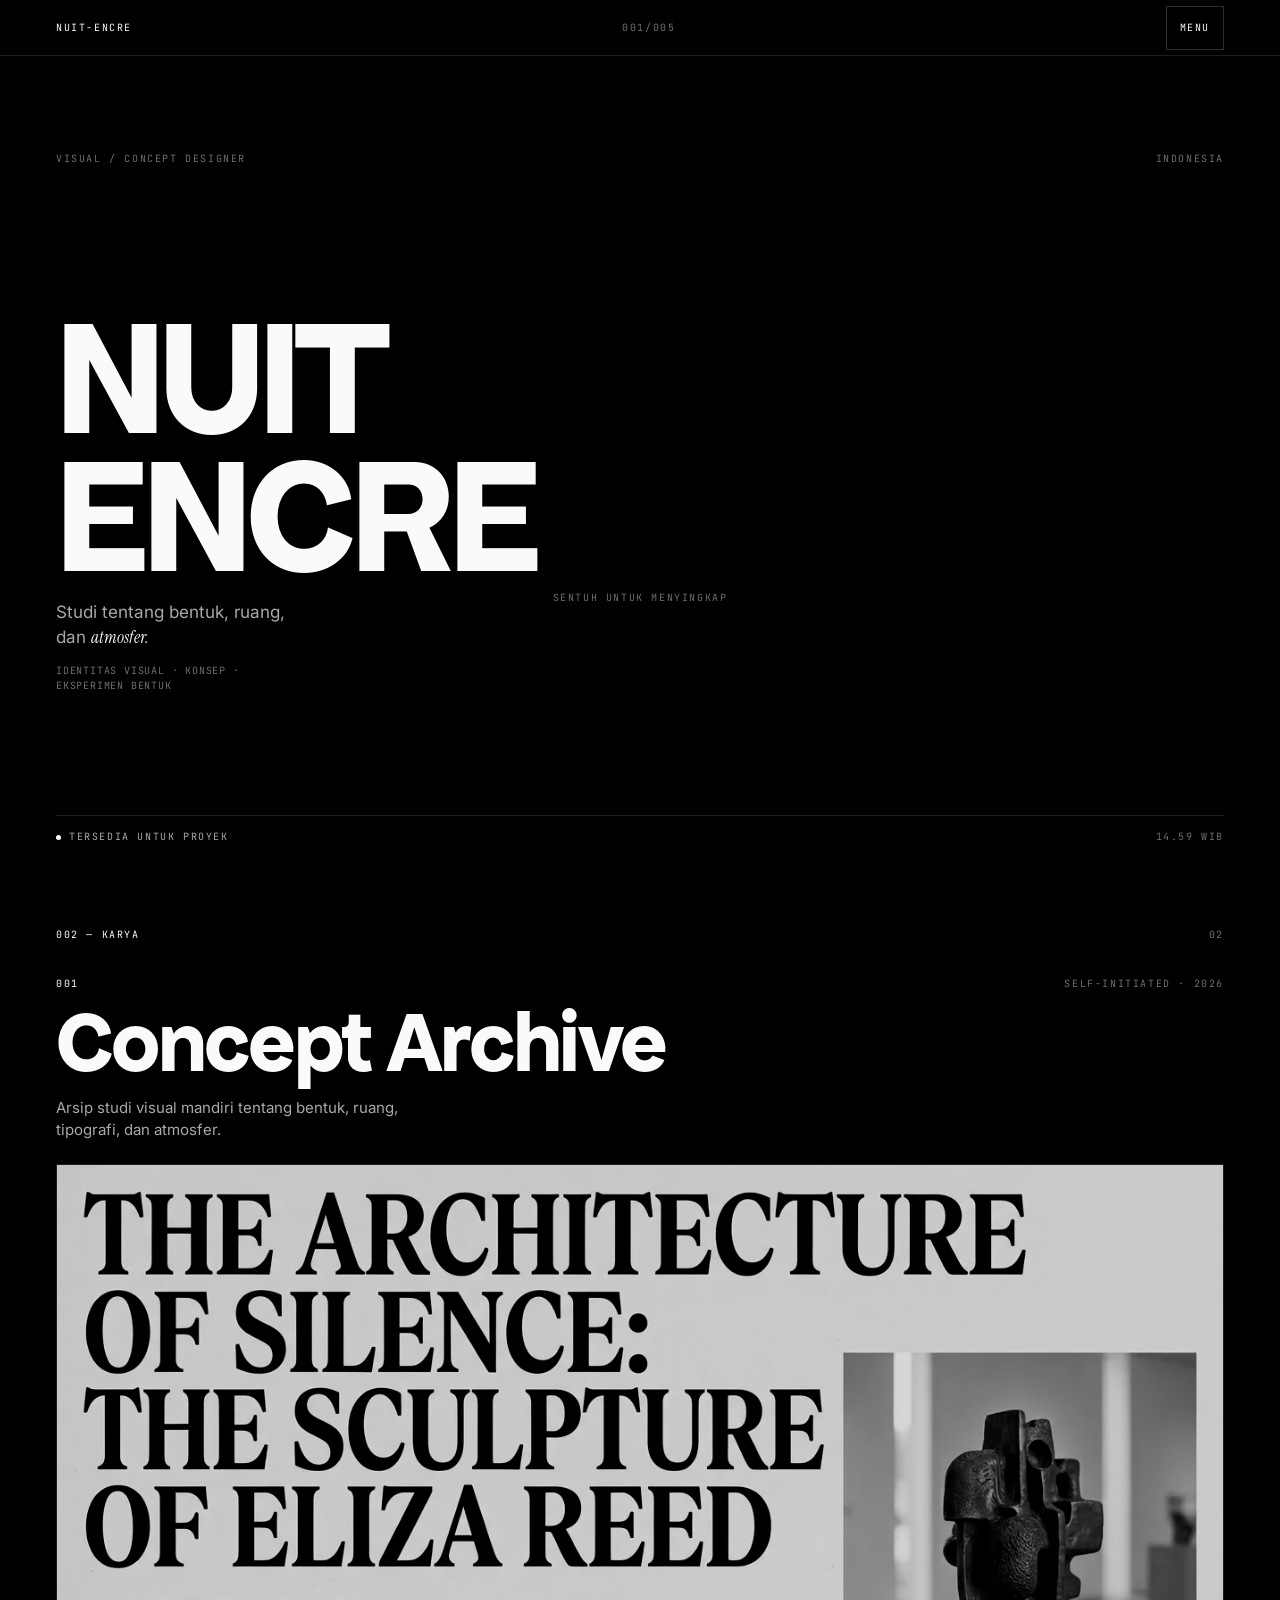
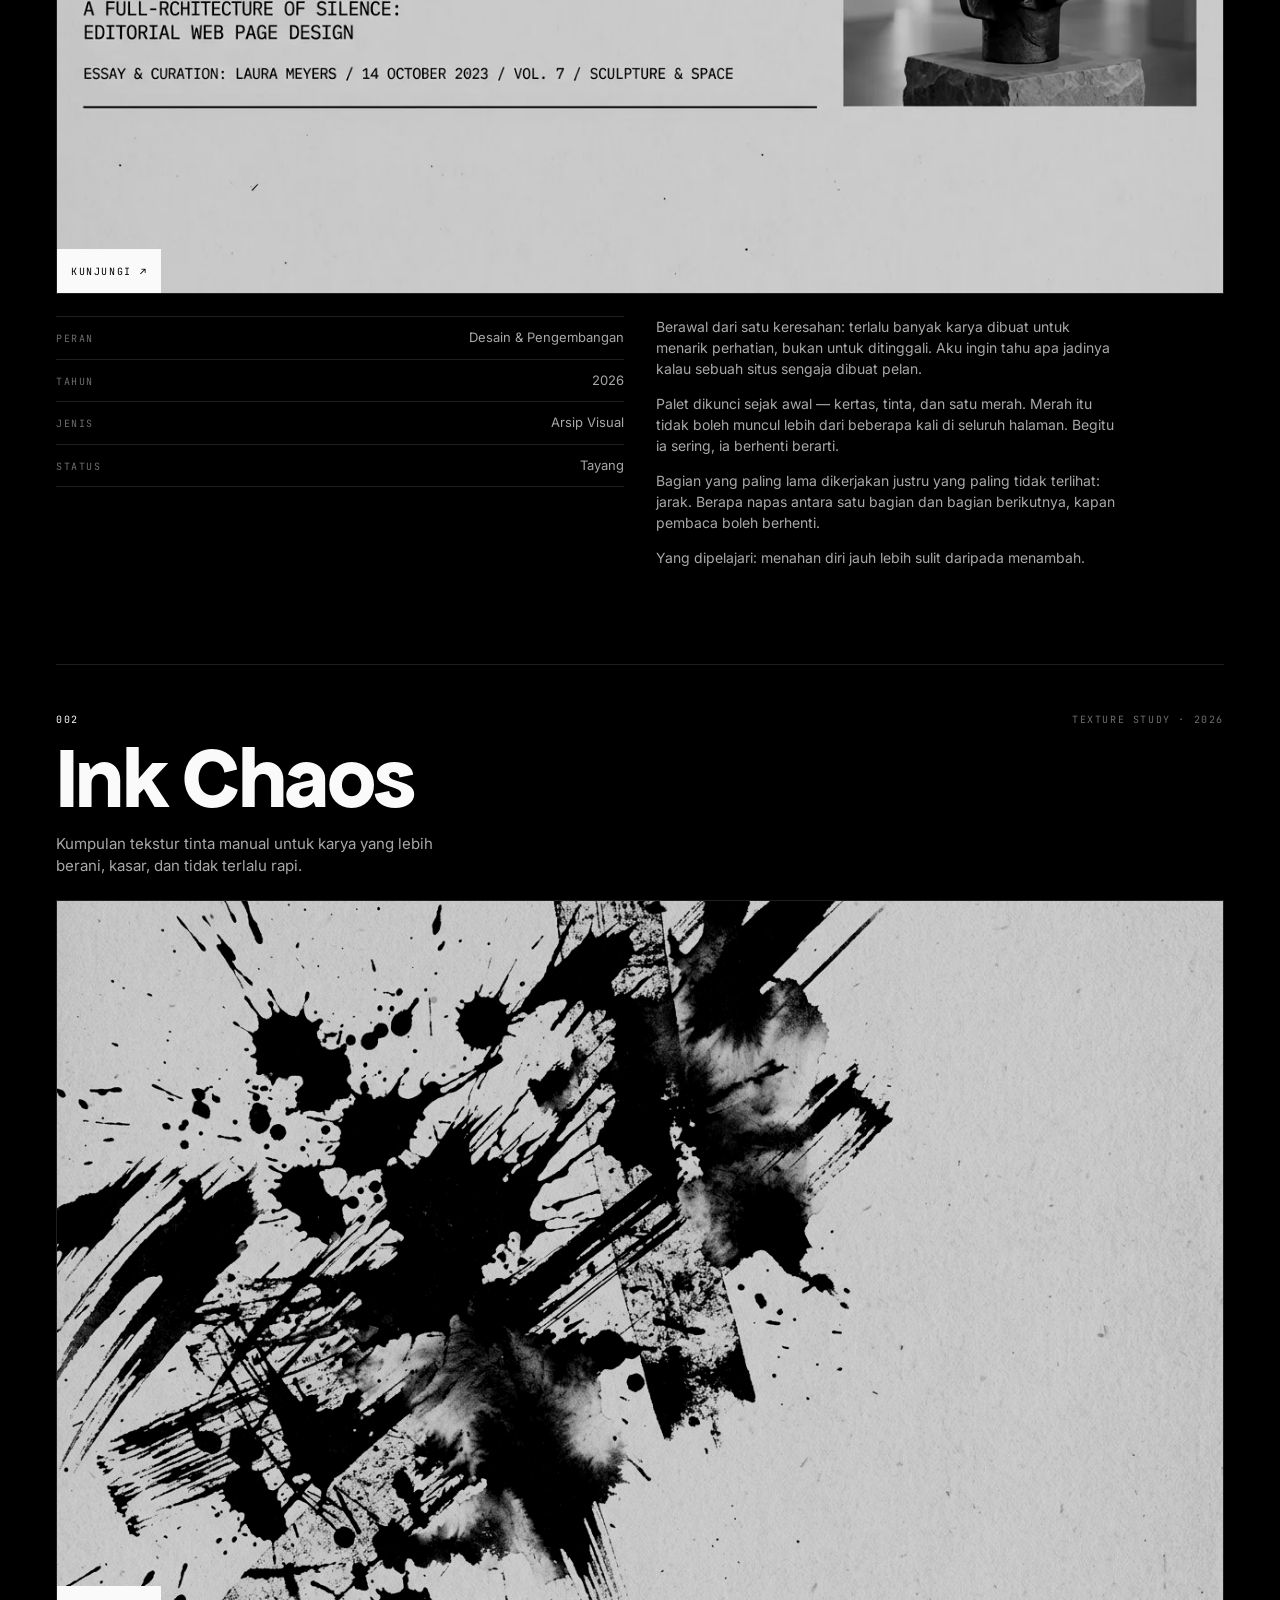
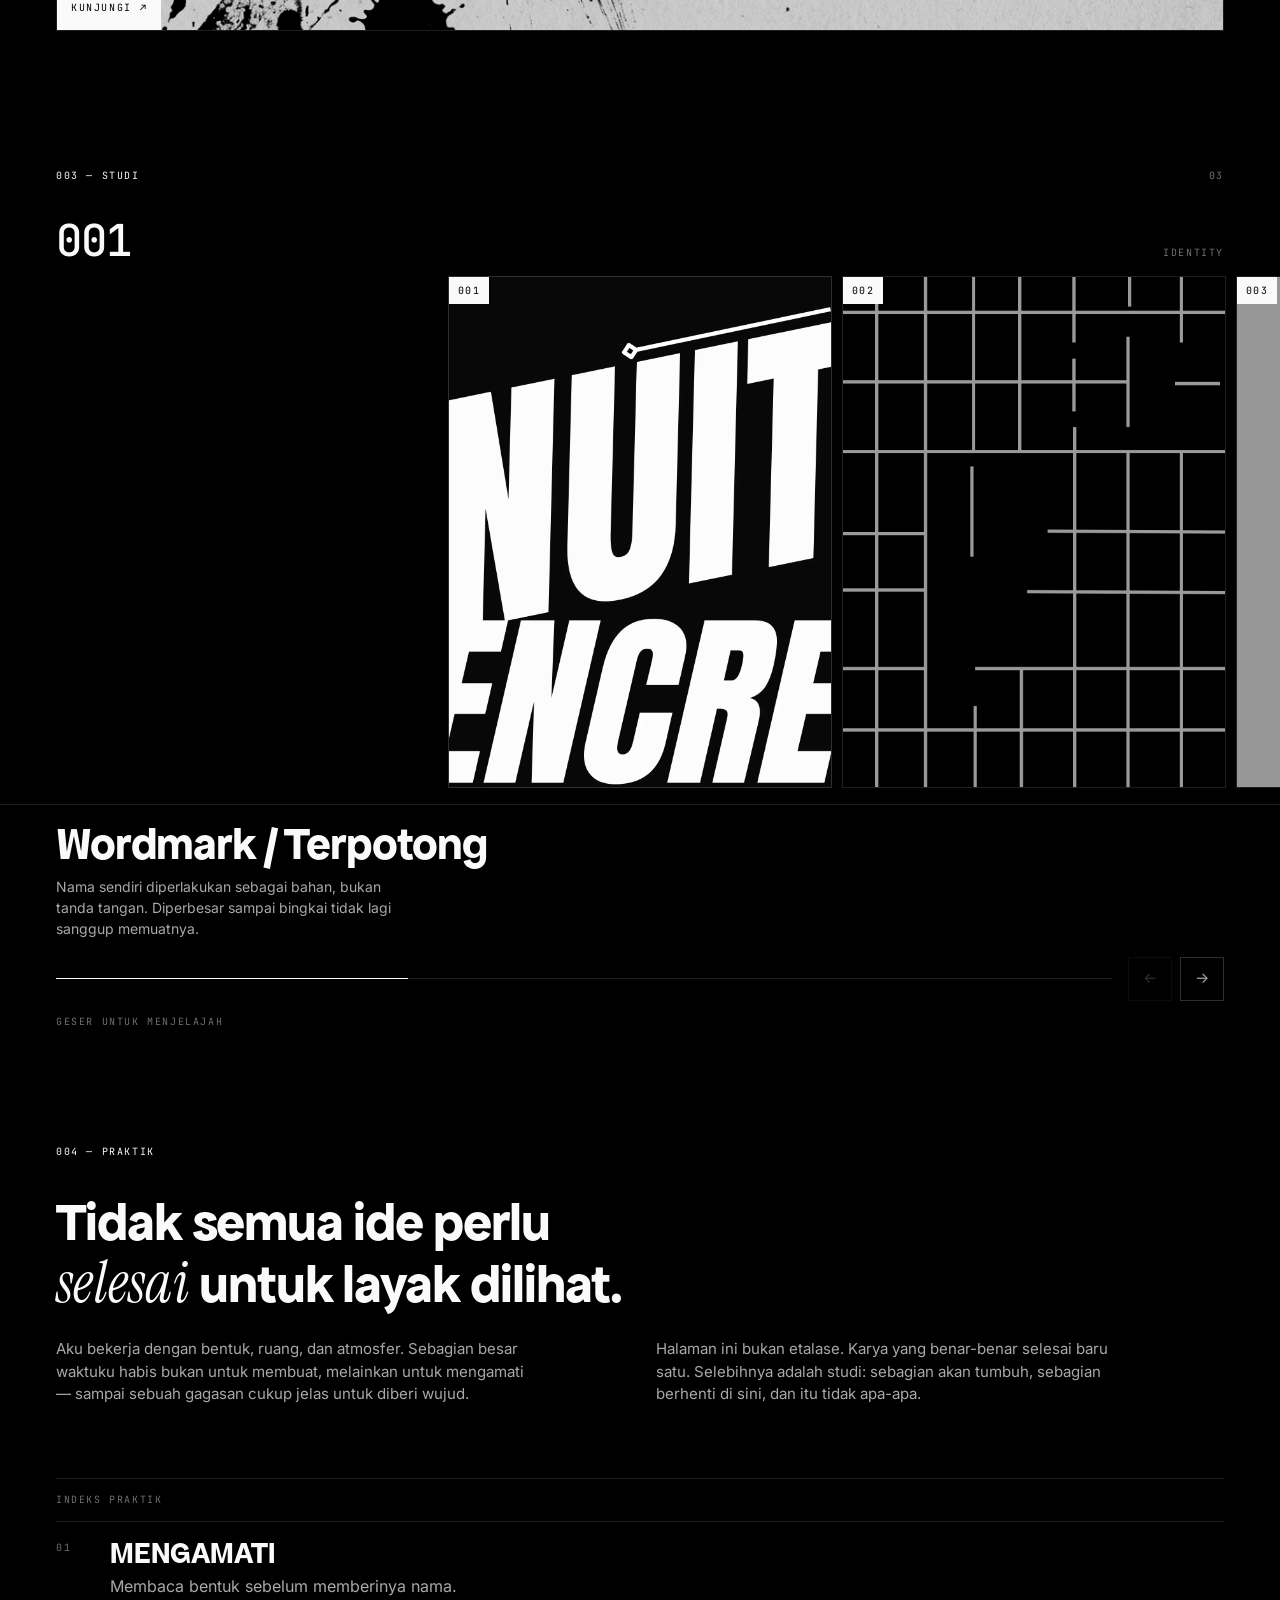
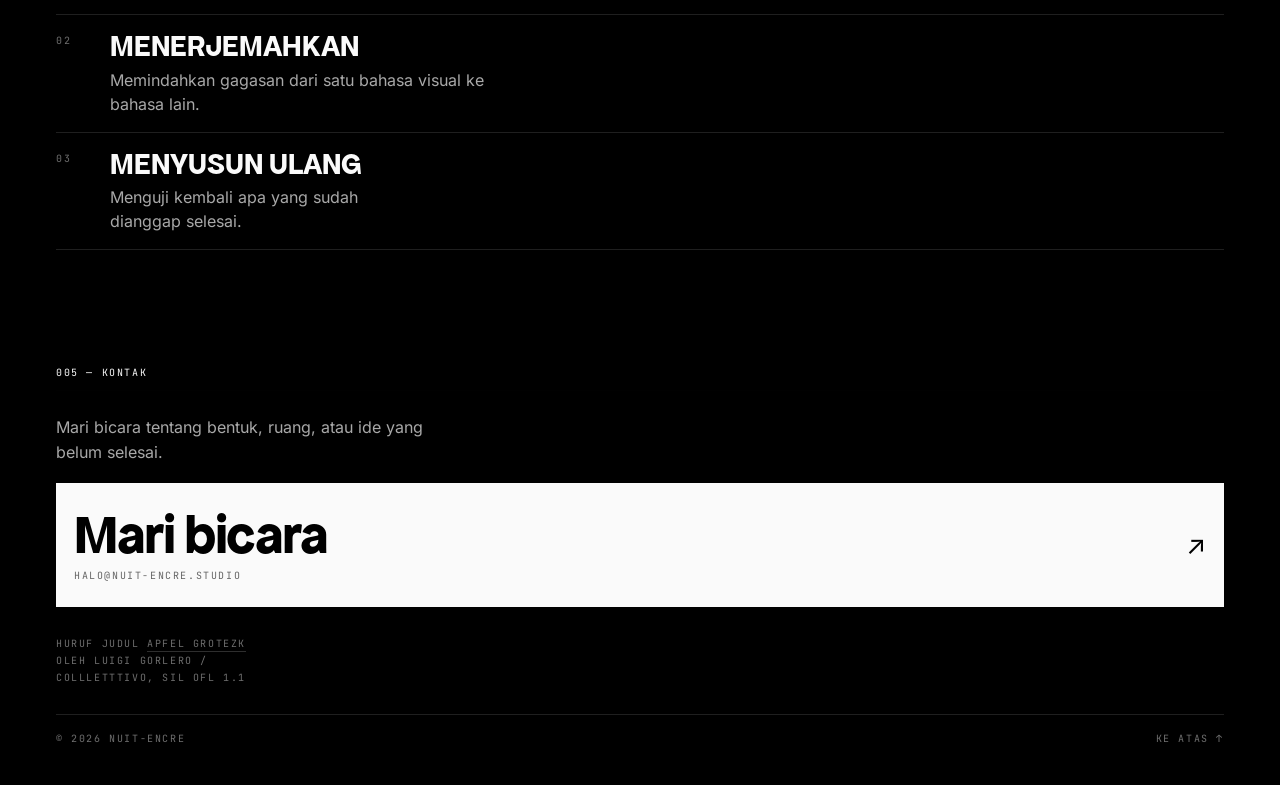
==== index.html @ 8ee959b9 "add Ink Chaos to works Co-authored-by: arena-agent <297053741+arena-agent@users.noreply.github.com>" ====
<!DOCTYPE html>
<html lang="id">
<head>
<meta charset="UTF-8" />
<meta name="viewport" content="width=device-width, initial-scale=1, viewport-fit=cover" />
<title>NUIT-ENCRE — Visual / Concept Designer</title>

<meta name="description" content="NUIT-ENCRE — Visual / Concept Designer. Studi tentang bentuk, ruang, dan atmosfer." />
<meta name="theme-color" content="#000000" />
<link rel="canonical" href="https://tribeg869-techw.github.io/Nuit-Encre-/" />

<!-- Kartu berbagi. URL WAJIB absolut: WhatsApp, X, dan LinkedIn tidak
     me-resolve path relatif, kartunya jadi kosong. Gambar 1200x630. -->
<meta property="og:type" content="website" />
<meta property="og:site_name" content="NUIT-ENCRE" />
<meta property="og:locale" content="id_ID" />
<meta property="og:url" content="https://tribeg869-techw.github.io/Nuit-Encre-/" />
<meta property="og:title" content="NUIT-ENCRE — Visual / Concept Designer" />
<meta property="og:description" content="Studi tentang bentuk, ruang, dan atmosfer." />
<meta property="og:image" content="https://tribeg869-techw.github.io/Nuit-Encre-/assets/img/og-cover.jpg" />
<meta property="og:image:width" content="1200" />
<meta property="og:image:height" content="630" />
<meta property="og:image:alt" content="Wordmark NUIT ENCRE putih di atas latar hitam, dengan pusaran tinta cair yang mengalir di belakang huruf." />
<meta name="twitter:card" content="summary_large_image" />
<meta name="twitter:title" content="NUIT-ENCRE — Visual / Concept Designer" />
<meta name="twitter:description" content="Studi tentang bentuk, ruang, dan atmosfer." />
<meta name="twitter:image" content="https://tribeg869-techw.github.io/Nuit-Encre-/assets/img/og-cover.jpg" />

<!-- Semua huruf di-host sendiri; preload hanya varian yang tampak di hero. -->
<link rel="preload" href="assets/fonts/ApfelGrotezk-Fett.woff2" as="font" type="font/woff2" crossorigin />
<link rel="preload" href="assets/fonts/Inter-Regular.woff2" as="font" type="font/woff2" crossorigin />
<link rel="preload" href="assets/fonts/JetBrainsMono-Regular.woff2" as="font" type="font/woff2" crossorigin />
<link rel="preload" href="assets/fonts/InstrumentSerif-Italic.woff2" as="font" type="font/woff2" crossorigin />
<link rel="stylesheet" href="assets/css/style.css" />
<link rel="icon" href="data:image/svg+xml,<svg xmlns='http://www.w3.org/2000/svg' viewBox='0 0 64 64'><rect width='64' height='64' fill='%23000'/><rect x='14' y='14' width='36' height='36' fill='%23FAFAFA'/></svg>" />
  <noscript>
    <style>
      /* Tanpa JS, body.ready tak pernah terpasang — isi hero akan
         tersembunyi selamanya. Aturan ini menampilkannya apa adanya. */
      .wm__l span{transform:none!important;-webkit-mask-image:none!important;mask-image:none!important}
      .hero__say,.hero__foot,.rv{opacity:1!important;transform:none!important}
      #boot{display:none!important}
    </style>
  </noscript>
</head>

<body>

<a class="skip" href="#s2">Lewati ke konten</a>

<!-- ═══════ INTRO ═══════ -->
<div class="boot" id="boot">
  <canvas class="boot__c" id="bootC" aria-hidden="true"></canvas>
  <div class="boot__row">
    <span class="mono">NUIT-ENCRE</span>
    <span class="mono" id="bootPct">000</span>
  </div>
  <div class="boot__bar"><i id="bootBar"></i></div>
</div>

<!-- ═══════ MENU ═══════ -->
<div class="sheet" id="sheet" hidden>
  <button class="sheet__x" id="sheetX" aria-label="Tutup">Tutup</button>
  <nav class="sheet__nav">
    <a href="#s1"><em>001</em> Pembuka</a>
    <a href="#s2"><em>002</em> Karya</a>
    <a href="#s3"><em>003</em> Studi</a>
    <a href="#s4"><em>004</em> Praktik</a>
    <a href="#s5"><em>005</em> Kontak</a>
  </nav>
  <a class="sheet__mail" id="sheetMail" href="#">—</a>
</div>

<main>

<!-- ═══════ 001 · PEMBUKA ═══════ -->
<section class="hero" id="s1" data-i="001">
  <!-- void kini menutupi seluruh hero; isi berada di atasnya -->
  <div class="void" id="void">
    <canvas class="void__c" id="voidC"></canvas>
  </div>

  <div class="hero__in">
    <div class="hero__meta">
      <span class="mono dim">Visual / Concept Designer</span>
      <!-- label lokasi, bukan pengganti bahasa: 'IDN' terbaca seperti
           tombol bahasa dan mengundang ketukan yang tidak berbuat apa-apa -->
      <span class="mono dim">INDONESIA</span>
    </div>

    <div class="hero__mid">
      <h1 class="wordmark">
        <span class="wm__l"><span>NUIT</span></span>
        <span class="wm__l"><span>ENCRE</span></span>
      </h1>

      <p class="hero__say">
        Studi tentang bentuk, ruang, dan <em class="ser">atmosfer.</em>
      </p>
      <p class="hero__scope mono">IDENTITAS VISUAL · KONSEP · EKSPERIMEN BENTUK</p>
    </div>

    <div class="hero__foot">
      <span class="tick"><i></i><span class="mono" id="heroStatus">—</span></span>
      <span class="hero__spec mono" id="voidId">SPESIMEN ————</span>
      <span class="mono dim" id="heroClock">--:--</span>
    </div>

    <span class="mono dim void__sub" id="voidSub">SENTUH UNTUK MENYINGKAP</span>
  </div>
</section>

<!-- ═══════ 002 · KARYA ═══════ -->
<section class="sec" id="s2" data-i="002">
  <div class="sec__bar"><span class="mono">002 — KARYA</span><span class="mono dim">02</span></div>
  <div id="work"><!-- js --></div>
</section>

<!-- ═══════ 003 · STUDI ═══════ -->
<section class="sec sec--gal" id="s3" data-i="003">
  <div class="sec__bar"><span class="mono">003 — STUDI</span><span class="mono dim" id="stCount">—</span></div>

  <div class="gal">
    <div class="gal__head">
      <span class="gal__no" id="galNo">001</span>
      <span class="gal__tag mono dim" id="galTag">—</span>
    </div>

    <div class="gal__view" id="galView">
      <div class="gal__track" id="galTrack"><!-- js --></div>
    </div>

    <div class="gal__cap" id="galCap" aria-live="polite">
      <h2 class="gal__ttl" id="galTtl">—</h2>
      <p class="gal__note" id="galNote">—</p>
    </div>

    <div class="gal__foot">
      <div class="gal__bar"><i id="galBar"></i></div>
      <div class="gal__nav">
        <button class="gal__b" id="galPrev" aria-label="Studi sebelumnya">←</button>
        <button class="gal__b" id="galNext" aria-label="Studi berikutnya">→</button>
      </div>
    </div>

    <p class="hint mono dim">GESER UNTUK MENJELAJAH</p>
  </div>
</section>

<!-- ═══════ 004 · PRAKTIK ═══════ -->
<section class="sec" id="s4" data-i="004">
  <div class="sec__bar"><span class="mono">004 — PRAKTIK</span></div>
  <h2 class="big">Tidak semua ide perlu <em class="ser">selesai</em> untuk layak dilihat.</h2>
  <div class="prose" id="practice"><!-- js --></div>
  <div class="practice-index" id="practiceIndex" aria-label="Indeks praktik"><!-- js --></div>
</section>

<!-- ═══════ 005 · KONTAK ═══════ -->
<section class="sec" id="s5" data-i="005">
  <div class="sec__bar"><span class="mono">005 — KONTAK</span></div>
  <p class="contact__intro">Mari bicara tentang bentuk, ruang, atau ide yang belum selesai.</p>
  <a class="slab" id="slab" href="#">
    <span class="slab__t">Mari bicara</span>
    <span class="slab__m mono" id="slabMail">—</span>
    <span class="slab__a">↗</span>
  </a>
  <p class="mono dim colo">
    Huruf judul <a href="https://www.collletttivo.it/typefaces/apfel-grotezk">Apfel&nbsp;Grotezk</a>
    oleh Luigi&nbsp;Gorlero / Collletttivo, SIL&nbsp;OFL&nbsp;1.1
  </p>
  <div class="end">
    <span class="mono dim">© <span id="yr">2026</span> NUIT-ENCRE</span>
    <a href="#s1" class="mono dim">KE ATAS ↑</a>
  </div>
</section>

</main>

<!-- ═══════ BILAH BAWAH ═══════ -->
<nav class="dock">
  <a href="#s1" class="dock__id mono">NUIT-ENCRE</a>
  <span class="dock__i mono" id="dockI">001/005</span>
  <button class="dock__b mono" id="dockB">MENU</button>
  <i class="dock__p" id="dockP"></i>
</nav>

<script src="assets/js/data.js"></script>
<script src="assets/js/main.js"></script>
</body>
</html>
---- assets/css/style.css ----
/* ==========================================================================
   NUIT-ENCRE — mobile first
   Dirancang pada 360px. Layar besar hanya pelebaran.
   ========================================================================== */

/* Seluruh huruf di-host sendiri agar tampilan tidak bergantung CDN.
   Apfel Grotezk — Luigi Gorlero / Collletttivo, SIL OFL 1.1. */
@font-face{
  font-family:'Apfel Grotezk';
  src:url('../fonts/ApfelGrotezk-Regular.woff2') format('woff2');
  font-weight:400;font-style:normal;font-display:swap;
}
@font-face{
  font-family:'Apfel Grotezk';
  src:url('../fonts/ApfelGrotezk-Fett.woff2') format('woff2');
  font-weight:700;font-style:normal;font-display:swap;
}
/* Pendamping — varian yang benar-benar dipakai saja. Lisensi OFL tiap
   keluarga disimpan berdampingan di assets/fonts/. */
@font-face{
  font-family:'Inter';
  src:url('../fonts/Inter-Regular.woff2') format('woff2');
  font-weight:400;font-style:normal;font-display:swap;
}
@font-face{
  font-family:'JetBrains Mono';
  src:url('../fonts/JetBrainsMono-Regular.woff2') format('woff2');
  font-weight:400;font-style:normal;font-display:swap;
}
@font-face{
  font-family:'JetBrains Mono';
  src:url('../fonts/JetBrainsMono-Medium.woff2') format('woff2');
  font-weight:500;font-style:normal;font-display:swap;
}
@font-face{
  font-family:'Instrument Serif';
  src:url('../fonts/InstrumentSerif-Italic.woff2') format('woff2');
  font-weight:400;font-style:italic;font-display:swap;
}

:root{
  --void:#000;
  --ash:#0A0A0A;
  --line:#1F1F1F;
  --line2:#2E2E2E;
  --dim:#6E6E6E;
  --soft:#A8A8A8;
  --pure:#FAFAFA;

  --sans:'Inter',-apple-system,BlinkMacSystemFont,'Segoe UI',sans-serif;
  --disp:'Apfel Grotezk','Inter',-apple-system,sans-serif;
  --mono:'JetBrains Mono',ui-monospace,monospace;
  --ser:'Instrument Serif',Georgia,serif;

  --pad:20px;
  --gs-w:min(calc(100vw - 82px), 420px);
  --dock:56px;
  --safe:env(safe-area-inset-bottom,0px);
  --e:cubic-bezier(.22,1,.36,1);
}

*,*::before,*::after{box-sizing:border-box;margin:0;padding:0}
html{-webkit-text-size-adjust:100%}
body{
  background:var(--void);color:var(--pure);
  font-family:var(--sans);font-weight:400;line-height:1.5;
  overflow-x:hidden;-webkit-font-smoothing:antialiased;
  padding-bottom:calc(var(--dock) + var(--safe));
}
img{display:block;width:100%}
picture{display:contents}
a{color:inherit;text-decoration:none;-webkit-tap-highlight-color:transparent}
button{font:inherit;color:inherit;background:none;border:0;cursor:pointer;-webkit-tap-highlight-color:transparent}
::selection{background:var(--pure);color:var(--void)}
:focus-visible{outline:1px solid var(--pure);outline-offset:3px}

/* tautan lompat — tersembunyi sampai difokus lewat keyboard */
.skip{
  position:absolute;left:-9999px;top:0;z-index:300;
  background:var(--pure);color:var(--void);
  font-family:var(--mono);font-size:11px;letter-spacing:.14em;text-transform:uppercase;
  padding:14px 18px;
}
.skip:focus{left:0}

.mono{font-family:var(--mono);font-size:10px;letter-spacing:.16em;text-transform:uppercase;line-height:1.4}
.dim{color:var(--dim)}
/* Instrument Serif hanya punya bobot 400. Di dalam paragraf Inter 400 itu
   pas, tapi di dalam judul Apfel Fett 700 ia tampak melorot ringan — jadi
   dibesarkan sedikit dan diberi tracking agar bobot optisnya setara. */
.ser{font-family:var(--ser);font-style:italic;font-weight:400}
.big .ser,.wordmark .ser,.slab__t .ser,.gal__ttl .ser{
  font-size:1.06em;letter-spacing:.005em;
}
/* Judul membagi baris secara optis; badan teks menghindari kata yatim.
   Keduanya progressive enhancement — fallback tetap tata letak biasa. */
.big,.wk__title,.gal__ttl,.slab__t{text-wrap:balance}
.hero__say,.wk__lede,.wk__story p,.gal__note,.prose p,.colo{text-wrap:pretty}

/* ---------- BOOT ---------- */
.boot{
  position:fixed;inset:0;z-index:200;background:var(--void);
  display:flex;flex-direction:column;justify-content:flex-end;
  padding:var(--pad);padding-bottom:calc(var(--pad) + var(--safe));
  transition:opacity .6s var(--e),visibility .6s;
  isolation:isolate;
}
.boot.off{opacity:0;visibility:hidden}
/* saat tinta dibelah, latar dilepas agar hero terlihat di sela panel */
.boot.cut{background:transparent}
.boot__c{position:absolute;inset:0;width:100%;height:100%;pointer-events:none;z-index:1}
/* difference menjaga teks tetap terbaca saat layar tertutup tinta putih */
.boot__row,.boot__bar{position:relative;z-index:2;mix-blend-mode:difference;transition:opacity .3s var(--e)}
.boot.cut .boot__row,.boot.cut .boot__bar{opacity:0}
.boot__row{display:flex;justify-content:space-between;margin-bottom:10px}
.boot__bar{height:1px;background:var(--line)}
.boot__bar i{display:block;height:100%;width:0;background:var(--pure)}

/* ---------- MENU ---------- */
.sheet{
  position:fixed;inset:0;z-index:150;background:var(--void);
  display:flex;flex-direction:column;justify-content:center;
  padding:var(--pad);
  animation:sheetIn .4s var(--e);
}
.sheet[hidden]{display:none}
@keyframes sheetIn{from{opacity:0;transform:translateY(12px)}}
.sheet__x{
  position:absolute;top:var(--pad);right:var(--pad);
  font-family:var(--mono);font-size:10px;letter-spacing:.16em;
  text-transform:uppercase;color:var(--dim);
  min-height:44px;padding-inline:8px;
  transition:transform .14s var(--e);
}
.sheet__x:active{transform:translateY(1px)}
.sheet__nav{display:flex;flex-direction:column}
.sheet__nav a{
  display:flex;align-items:baseline;gap:14px;
  padding:14px 0;border-bottom:1px solid var(--line);
  font-family:var(--disp);
  font-size:26px;font-weight:700;letter-spacing:-.02em;
  transition:color .14s var(--e),transform .14s var(--e);
}
.sheet__nav a em{
  font-family:var(--mono);font-size:10px;font-style:normal;
  letter-spacing:.16em;color:var(--dim);
}
.sheet__nav a:active{color:var(--dim);transform:translateY(1px)}
.sheet__mail{
  margin-top:32px;font-family:var(--mono);font-size:11px;
  letter-spacing:.1em;color:var(--soft);
  border-bottom:1px solid var(--line2);padding-bottom:6px;align-self:flex-start;
  min-height:44px;display:flex;align-items:center;
  transition:transform .14s var(--e);
}
.sheet__mail:active{transform:translateY(1px)}

/* ---------- 001 · PEMBUKA ---------- */
.hero{
  position:relative;
  /* dikurangi tinggi dock agar .hero__foot tidak tertutup */
  min-height:calc(100dvh - var(--dock) - var(--safe));
  display:flex;
  isolation:isolate;
}

/* isi hero — melayang di atas void */
.hero__in{
  position:relative;z-index:2;
  flex:1;display:flex;flex-direction:column;
  padding:calc(var(--pad) + 8px) var(--pad) var(--pad);
  pointer-events:none;              /* sentuhan tembus ke void */
}
.hero__in a,.hero__in button{pointer-events:auto}

.hero__meta{display:flex;justify-content:space-between;gap:12px}

/* blok tengah: wordmark + kalimat.
   Jarak proporsional dari atas — bukan margin-top:auto, sebab auto
   menumpuk seluruh sisa ruang di atas dan mendorong headline turun. */
.hero__mid{margin-top:clamp(24px,16vh,150px)}

.wordmark{
  font-family:var(--disp);
  font-size:clamp(52px,17.5vw,168px);
  /* Apfel lebih bulat dan lebar dari Inter — tracking -.055em membuat
     hurufnya bertabrakan, jadi dilonggarkan. */
  font-weight:700;line-height:.82;letter-spacing:-.035em;
  margin:0;
  /* agar tetap terbaca saat tinta menyala di belakangnya */
  text-shadow:0 2px 34px rgba(0,0,0,.72);
}
/* Huruf tidak "masuk" ke layar — huruf DISINGKAP oleh tinta yang
   naik dari bawah, dengan tepi merembes, bukan garis potong.

   AMAN-GAGAL: keadaan bawaan di bawah ini adalah keadaan AKHIR
   (huruf tampil penuh). Animasi hanya meminjam keadaan awal lewat
   `from`. Jadi bila animasi tak pernah jalan — JS mati, mask tak
   didukung, apa pun — huruf tetap terbaca. Versi sebelumnya
   memakai keadaan bawaan "tersembunyi" dan itu menghilangkan
   wordmark sepenuhnya.

   Catatan mask-position: offset = (100% - mask-size) x persen.
   Dengan mask-size 300%, 0% = tersembunyi, 100% = tampil penuh.
   Nilai negatif membuat topeng terlempar keluar elemen. */
.wm__l{display:block;overflow:hidden}
.wm__l span{
  display:block;
  -webkit-mask-image:linear-gradient(to top,
    #000 0%,#000 33%,rgba(0,0,0,.75) 40%,rgba(0,0,0,.3) 46%,transparent 52%);
          mask-image:linear-gradient(to top,
    #000 0%,#000 33%,rgba(0,0,0,.75) 40%,rgba(0,0,0,.3) 46%,transparent 52%);
  -webkit-mask-size:100% 300%;mask-size:100% 300%;
  -webkit-mask-position:0 100%;mask-position:0 100%;
  -webkit-mask-repeat:no-repeat;mask-repeat:no-repeat;
}
body.ready .wm__l span{animation:inkRise 1.5s var(--e) both}
body.ready .wm__l:nth-child(2) span{animation-delay:.16s}
@keyframes inkRise{
  from{transform:translateY(102%);-webkit-mask-position:0 0;mask-position:0 0}
  to  {transform:translateY(0);   -webkit-mask-position:0 100%;mask-position:0 100%}
}
/* peramban tanpa mask: cukup naik, tak ada yang disingkap */
@supports not ((-webkit-mask-image:linear-gradient(#000,#000)) or (mask-image:linear-gradient(#000,#000))){
  body.ready .wm__l span{animation:rise 1.1s var(--e) both}
}
@keyframes rise{from{transform:translateY(102%)}to{transform:translateY(0)}}

.hero__say{
  font-size:15px;color:var(--soft);max-width:26ch;
  margin-top:14px;
  text-shadow:0 1px 18px rgba(0,0,0,.8);
  opacity:0;
}
body.ready .hero__say{animation:fade .9s var(--e) .75s forwards}
.hero__say .ser{color:var(--pure)}
.hero__scope{margin-top:12px;color:var(--dim);font-size:10px;letter-spacing:.08em;line-height:1.5;max-width:34ch;opacity:0}
body.ready .hero__scope{animation:fade .9s var(--e) .9s forwards}
@keyframes fade{to{opacity:1}}

.hero__foot{
  display:flex;justify-content:space-between;align-items:center;gap:10px;
  padding-top:14px;margin-top:auto;border-top:1px solid var(--line);
  opacity:0;
}
body.ready .hero__foot{animation:fade .9s var(--e) 1s forwards}
.hero__spec{
  color:var(--soft);
  opacity:0;transition:opacity .7s var(--e);
  white-space:nowrap;
}
.void.lit ~ .hero__in .hero__spec{opacity:1}

.tick{display:flex;align-items:center;gap:8px;color:var(--soft)}
.tick i{
  width:5px;height:5px;border-radius:50%;background:var(--pure);
  animation:pulse 2.4s infinite;flex-shrink:0;
}
@keyframes pulse{0%,100%{opacity:1}50%{opacity:.2}}

/* ---------- VOID · menutupi seluruh hero ---------- */
.void{
  position:absolute;inset:0;z-index:1;
  overflow:hidden;
  touch-action:pan-y;
}
.void__c{
  display:block;width:100%;height:100%;
  opacity:0;transition:opacity 1.2s var(--e) .35s;
}
.void.lit .void__c{opacity:1}

.void__sub{
  position:absolute;left:var(--pad);right:var(--pad);
  top:62%;
  text-align:center;
  transition:opacity .6s var(--e);
  animation:hintPulse 3.4s ease-in-out infinite;
}
.void.lit ~ .hero__in .void__sub{opacity:0;animation:none}
@keyframes hintPulse{0%,100%{opacity:.4}50%{opacity:.8}}

/* ---------- SECTION ---------- */
/* Napas bertambah pelan dari 64px di ponsel ke 104px di desktop,
   tanpa lompatan 40px saat melewati breakpoint tablet. */
.sec{padding:clamp(64px,calc(44px + 5.5vw),104px) var(--pad) 0}
/* Batas hero → 002 adalah satu-satunya batas garis-ke-garis: .hero__foot
   ditutup border, .sec__bar dibuka border. Pita hitam di antaranya terbaca
   sebagai baris kosong, jadi jaraknya dirapatkan jauh di bawah ritme
   antar-section. Nilai tetap (bukan calc) — .hero__in sudah menyumbang
   --pad di atasnya, sehingga total ikut melebar sendiri di layar besar. */
.hero + .sec{padding-top:16px}
.sec__bar{
  display:flex;justify-content:space-between;gap:12px;
  padding-bottom:10px;margin-bottom:24px;border-bottom:1px solid var(--line);
  position:sticky;top:0;z-index:20;
  background:var(--void);padding-top:12px;
}
/* Peluruhan di bawah bar yang menempel: tanpa ini konten terpotong
   keras saat menggulir lewat. Tidak menangkap sentuhan. */
.sec__bar::after{
  content:'';position:absolute;left:0;right:0;top:100%;
  height:20px;pointer-events:none;
  background:linear-gradient(to bottom,var(--void),transparent);
}

.big{
  font-family:var(--disp);
  font-size:clamp(26px,7.6vw,54px);
  font-weight:700;line-height:1.08;letter-spacing:-.02em;
  max-width:17ch;
}
.prose{margin-top:24px;display:grid;gap:16px}
.prose p{color:var(--soft);font-size:15px;max-width:52ch}

/* ---------- 002 · KARYA ---------- */
.wk__more{margin-top:clamp(56px,10vw,96px);padding-top:clamp(28px,5vw,48px);border-top:1px solid var(--line)}
.wk__top{display:flex;justify-content:space-between;gap:12px;margin-bottom:10px}
.wk__title{font-family:var(--disp);font-size:clamp(34px,10.5vw,88px);font-weight:700;letter-spacing:-.03em;line-height:.95}
.wk__lede{color:var(--soft);font-size:15px;margin-top:12px;max-width:44ch}

.wk__fig{
  display:block;position:relative;margin:22px 0;
  border:1px solid var(--line);overflow:hidden;background:var(--ash);
}
.wk__fig img{
  aspect-ratio:16/10;object-fit:cover;
  filter:grayscale(1) brightness(.82) contrast(1.06);
  transition:filter .5s var(--e),transform .6s var(--e);
}
/* tanpa hover — reaksi hanya saat jari menyentuh */
.wk__fig:active img{filter:grayscale(1) brightness(1) contrast(1.02);transform:scale(1.015)}
.wk__fig:active .wk__go{background:var(--soft);transform:translateY(1px)}
.wk__go{
  position:absolute;left:0;bottom:0;
  background:var(--pure);color:var(--void);
  font-family:var(--mono);font-size:10px;letter-spacing:.16em;text-transform:uppercase;
  padding:11px 14px;min-height:44px;display:flex;align-items:center;gap:8px;
  transition:background .14s var(--e),transform .14s var(--e);
}
.wk__go span{display:inline-block;transition:transform .14s var(--e)}
.wk__fig:active .wk__go span{transform:translate(2px,-2px)}

.wk__facts{border-top:1px solid var(--line)}
.wk__facts div{
  display:flex;justify-content:space-between;gap:16px;align-items:baseline;
  padding:11px 0;border-bottom:1px solid var(--line);
}
/* nilai dibedakan dari labelnya supaya pasangan dt/dd mudah dibaca */
.wk__facts dd{color:var(--pure);font-size:14px;text-align:right}
.wk__facts dt{font-family:var(--mono);font-size:10px;letter-spacing:.16em;text-transform:uppercase;color:var(--dim)}
.wk__facts dd{font-size:13px;color:var(--soft);text-align:right}
.wk__story{margin-top:22px;display:grid;gap:14px}
.wk__story p{color:var(--soft);font-size:14px;max-width:52ch}

/* ---------- 003 · STUDI (galeri geser) ---------- */
.sec--gal{padding-inline:0}
.sec--gal .sec__bar,
.sec--gal .gal__head,
.sec--gal .gal__cap,
.sec--gal .gal__foot,
.sec--gal .hint{padding-inline:var(--pad)}

.gal__head{
  display:flex;justify-content:space-between;align-items:baseline;gap:12px;
  margin-bottom:14px;
}
.gal__no{
  font-family:var(--mono);font-size:34px;font-weight:500;
  letter-spacing:-.02em;line-height:1;color:var(--pure);
  font-variant-numeric:tabular-nums;
}

/* jendela geser */
.gal__view{
  position:relative;
  overflow-x:auto;overflow-y:hidden;
  scroll-snap-type:x mandatory;
  -webkit-overflow-scrolling:touch;
  scrollbar-width:none;-ms-overflow-style:none;
  cursor:grab;
}
.gal__view::-webkit-scrollbar{display:none}
.gal__view.drag{cursor:grabbing;scroll-snap-type:none}
.gal__track{
  display:flex;gap:10px;
  width:max-content;
  /* Gunakan lebar kontainer akhir (maks. 1400px), bukan 100vw mentah.
     Di monitor ultra-lebar kartu ujung tetap tepat di pusat bagian. */
  padding-inline:max(var(--pad), calc((min(100vw, 1400px) - var(--gs-w)) / 2));
}

.gs{
  scroll-snap-align:center;
  /* Galeri akhir hanya tiga kartu: satu gestur berhenti di satu studi,
     supaya urutannya tetap terbaca 001 → 002 → 003. */
  scroll-snap-stop:always;
  width:var(--gs-w);
  flex-shrink:0;
}
.gs__fig{
  position:relative;overflow:hidden;background:var(--ash);
  border:1px solid var(--line);aspect-ratio:3/4;
}
.gs__fig img{
  width:100%;height:100%;object-fit:cover;
  filter:grayscale(1) brightness(.6) contrast(1.05);
  transform:scale(1.04);
  transition:filter .6s var(--e),transform .8s var(--e);
}
.gs.on .gs__fig{border-color:var(--line2)}
.gs.on .gs__fig img{filter:grayscale(1) brightness(1) contrast(1.02);transform:scale(1)}

.gs__i{
  position:absolute;top:0;left:0;z-index:2;
  background:var(--pure);color:var(--void);
  font-family:var(--mono);font-size:10px;letter-spacing:.14em;
  padding:6px 9px;
}

/* keterangan */
.gal__cap{
  min-height:96px;
  padding-top:16px;margin-top:16px;
  border-top:1px solid var(--line);
}
.gal__ttl{
  font-family:var(--disp);
  font-size:clamp(26px,8vw,46px);font-weight:700;
  letter-spacing:-.025em;line-height:1.02;
}
.gal__note{
  color:var(--soft);font-size:14px;max-width:44ch;margin-top:8px;
}
.gal__cap.sw .gal__ttl,
.gal__cap.sw .gal__note{opacity:0;transform:translateY(7px)}
.gal__ttl,.gal__note{
  transition:opacity .28s var(--e),transform .28s var(--e);
}

/* kaki */
.gal__foot{
  display:flex;align-items:center;gap:16px;
  margin-top:18px;
}
.gal__bar{flex:1;height:1px;background:var(--line)}
.gal__bar i{
  display:block;height:100%;width:12.5%;background:var(--pure);
  transition:width .35s var(--e),transform .35s var(--e);
}
.gal__nav{display:flex;gap:8px;flex-shrink:0}
.gal__b{
  width:44px;height:44px;flex-shrink:0;
  border:1px solid var(--line2);
  display:grid;place-content:center;
  font-size:15px;color:var(--soft);
  transition:background .25s,color .25s,border-color .25s,opacity .25s,
             transform .14s var(--e);
}
.gal__b:active{
  background:var(--pure);color:var(--void);border-color:var(--pure);
  transform:translateY(1px);
}
.gal__b[disabled]{opacity:.28}

.sec--gal .hint{margin:14px 0 0}

/* ---------- INDEKS PRAKTIK ---------- */
.practice-index{margin-top:clamp(44px,8vw,72px);border-top:1px solid var(--line)}
.practice-index__label{color:var(--dim);padding:14px 0;border-bottom:1px solid var(--line)}
.practice-index ol{list-style:none;margin:0;padding:0}
.practice-index__item{display:grid;grid-template-columns:42px 1fr;gap:12px;padding:16px 0;border-bottom:1px solid var(--line);transform:none}
.practice-index__no{color:var(--dim);padding-top:3px}
.practice-index__item h3{font-family:var(--disp);font-size:clamp(20px,5vw,30px);font-weight:700;line-height:1.05;margin:0 0 5px;text-transform:uppercase}
.practice-index__item p{color:var(--soft);margin:0;line-height:1.5;max-width:38ch;text-wrap:pretty}

/* ---------- 005 · KONTAK ---------- */
.contact__intro{max-width:38ch;color:var(--soft);margin:0 0 18px;line-height:1.55;text-wrap:pretty}
.slab{
  display:grid;grid-template-columns:1fr auto;gap:6px 14px;align-items:center;
  background:var(--pure);color:var(--void);
  /* Di ponsel inversi menjadi penutup penuh; isi tetap segaris dengan teks. */
  margin-inline:calc(0px - var(--pad));
  padding:24px var(--pad);min-height:44px;
  transition:opacity .14s var(--e),transform .14s var(--e);
}
.slab:active{opacity:.82;transform:translateY(1px)}
.slab__t{font-family:var(--disp);font-size:clamp(26px,8vw,56px);font-weight:700;letter-spacing:-.025em;line-height:1}
.slab__m{grid-column:1;color:rgba(0,0,0,.6)}
.slab__a{
  grid-row:1/3;grid-column:2;font-size:26px;
  transition:transform .14s var(--e);
}
.slab:active .slab__a{transform:translate(2px,-2px)}

.end{
  display:flex;justify-content:space-between;align-items:center;gap:12px;
  /* Tautan 44px tanpa menambah tinggi akhir dibanding susunan lama. */
  padding:2px 0 24px;margin-top:28px;border-top:1px solid var(--line);
}
.end a{
  min-height:44px;display:flex;align-items:center;
  transition:transform .14s var(--e);
}
.end a:active{transform:translateY(1px)}

/* ---------- DOCK ---------- */
.dock{
  position:fixed;left:0;right:0;bottom:0;z-index:100;
  height:calc(var(--dock) + var(--safe));
  padding:0 var(--pad) var(--safe);
  display:flex;align-items:center;justify-content:space-between;gap:10px;
  background:rgba(0,0,0,.86);
  backdrop-filter:blur(14px);-webkit-backdrop-filter:blur(14px);
  border-top:1px solid var(--line);
}
.dock__id{
  color:var(--pure);min-height:44px;
  display:flex;align-items:center;
  transition:transform .14s var(--e);
}
.dock__id:active{transform:translateY(1px)}
.dock__i{color:var(--dim)}
.dock__b{
  font-family:var(--mono);font-size:10px;letter-spacing:.16em;text-transform:uppercase;
  border:1px solid var(--line2);padding:9px 13px;min-height:44px;
  transition:background .14s var(--e),color .14s var(--e),transform .14s var(--e);
}
.dock__b:active{background:var(--pure);color:var(--void);transform:translateY(1px)}
.dock__p{
  position:absolute;top:-1px;left:0;height:1px;width:0;
  background:var(--pure);
}

/* ---------- REVEAL ---------- */
/* kredit tipografi — syarat atribusi OFL */
.colo{margin-top:28px;line-height:1.7;max-width:44ch}
.colo a{border-bottom:1px solid var(--line2);padding-bottom:1px;transition:color .3s var(--e),border-color .3s var(--e)}
.colo a:active{color:var(--pure);border-color:var(--pure)}

/* Muncul beruntun, bukan serempak: elemen bersaudara diberi jeda
   bertingkat sehingga isi bagian mengalir masuk, bukan menyentak. */
.rv{
  opacity:0;transform:translateY(18px);
  transition:opacity .85s var(--e),transform .85s var(--e);
}
.rv.in{opacity:1;transform:none}
.rv:nth-of-type(2){transition-delay:.07s}
.rv:nth-of-type(3){transition-delay:.14s}
.rv:nth-of-type(4){transition-delay:.20s}
.rv:nth-of-type(5){transition-delay:.25s}
.rv:nth-of-type(6){transition-delay:.29s}

/* ---------- ≥720px ---------- */
@media (min-width:720px){
  :root{--pad:40px;--gs-w:min(46vw,400px)}
  .wk__body{display:grid;grid-template-columns:1fr 1fr;gap:32px;align-items:start}
  .wk__story{margin-top:0}
  .prose{grid-template-columns:1fr 1fr;gap:32px}
  .hero__say{font-size:17px}
  .sheet__nav a{font-size:38px}
  /* Full-bleed hanya menjadi peristiwa pada ponsel. */
  .slab{margin-inline:0;padding-inline:18px}
}

/* ---------- ≥1100px ---------- */
@media (min-width:1100px){
  :root{--pad:56px;--gs-w:min(30vw,420px)}
  body{padding-bottom:0}
  .dock{
    top:0;bottom:auto;height:var(--dock);padding-bottom:0;
    border-top:0;border-bottom:1px solid var(--line);
  }
  .dock__p{top:auto;bottom:-1px}
  .hero{padding-top:calc(var(--dock) + 32px);min-height:100dvh}
  .sec__bar{top:var(--dock)}
  .gal__no{font-size:44px}
  .sec{max-width:1400px;margin-inline:auto}
  .hero{max-width:1400px;margin-inline:auto}
}

/* ---------- A11Y ---------- */
@media (prefers-reduced-motion:reduce){
  *,*::before,*::after{
    animation-duration:.01ms!important;animation-iteration-count:1!important;
    transition-duration:.01ms!important;
    /* jeda juga wajib dinolkan — tanpa ini reveal bertahap tetap
       membuat pengguna menunggu, padahal gerak sudah diminta mati */
    transition-delay:0ms!important;animation-delay:0ms!important;
  }
  .wm__l span{transform:none}
  .hero__say,.hero__foot{opacity:1}
  .rv{opacity:1;transform:none}
  /* tanpa ini isi hero tak pernah tampil bila gerak dimatikan */
  .hero__say,.hero__foot{opacity:1!important;animation:none!important}
  .wm__l span{-webkit-mask-image:none!important;mask-image:none!important}
  .void__c{opacity:1}
  .void__sub{animation:none}
}
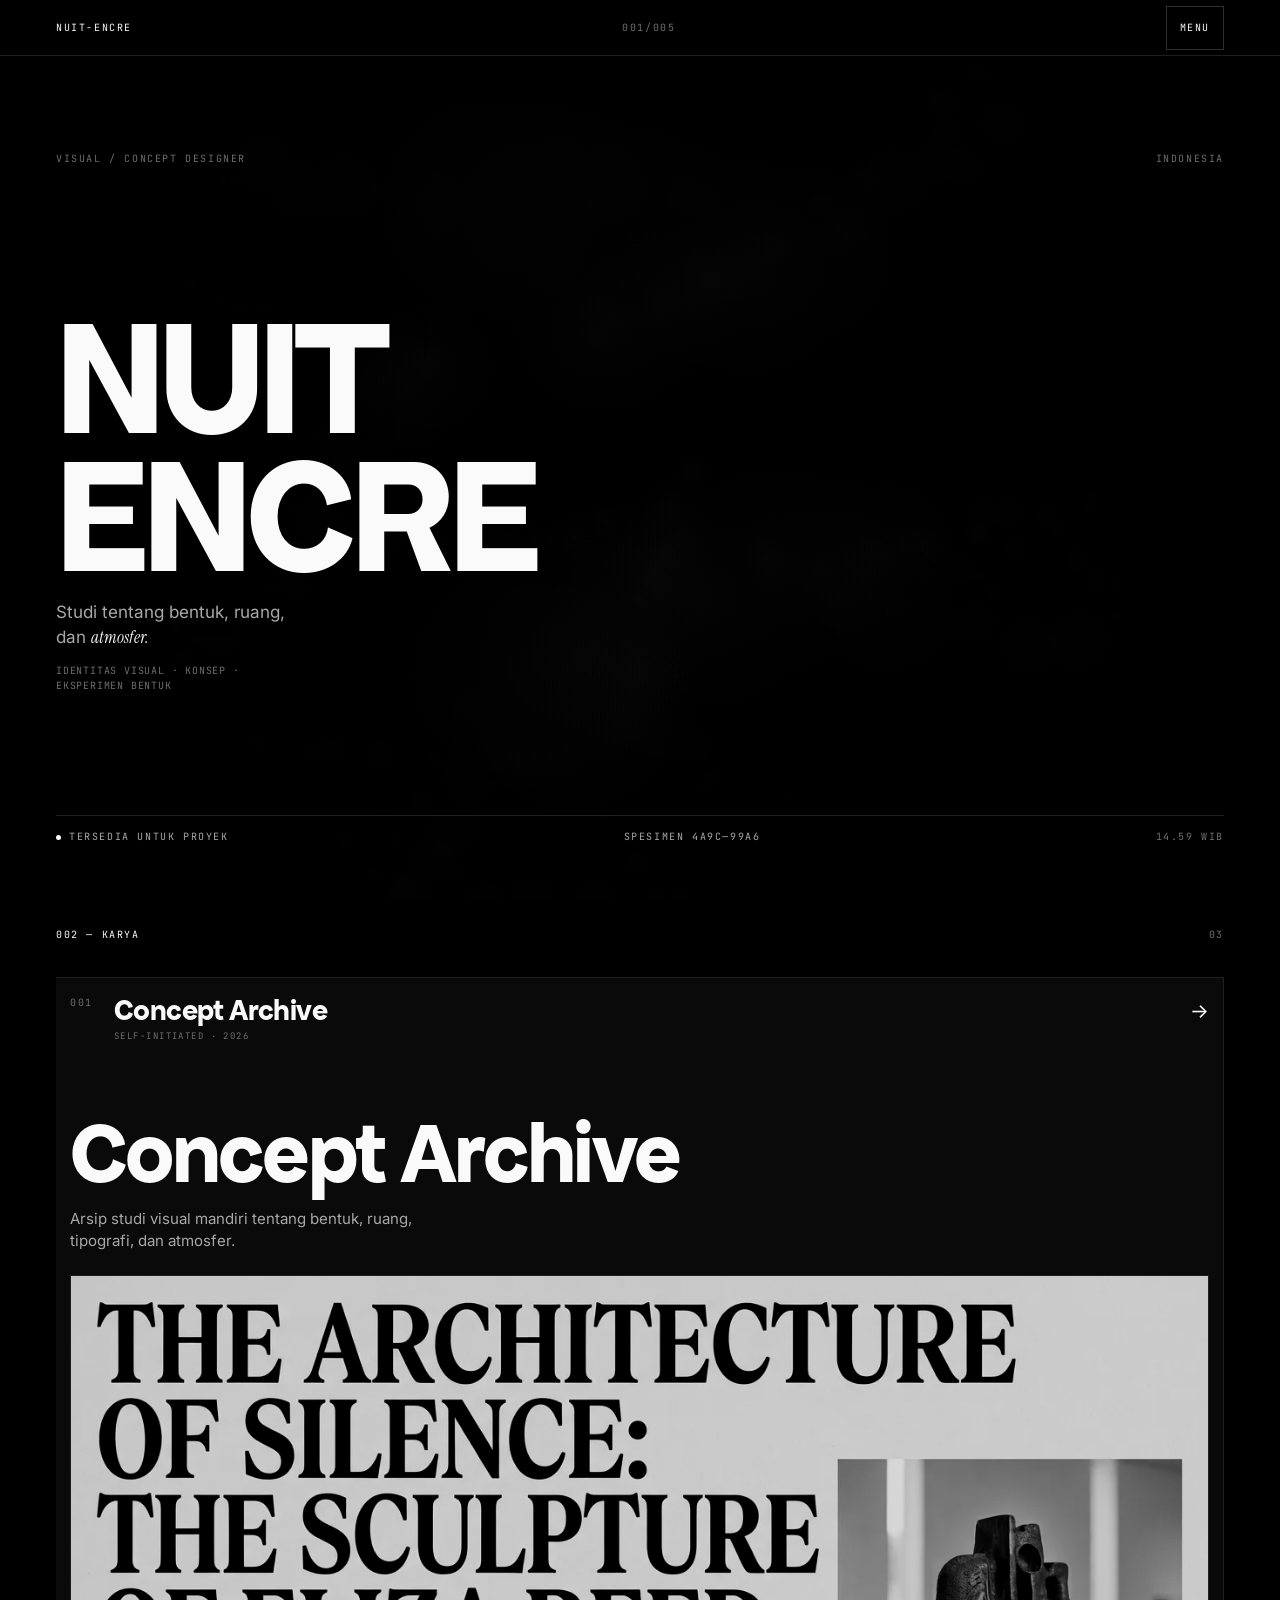
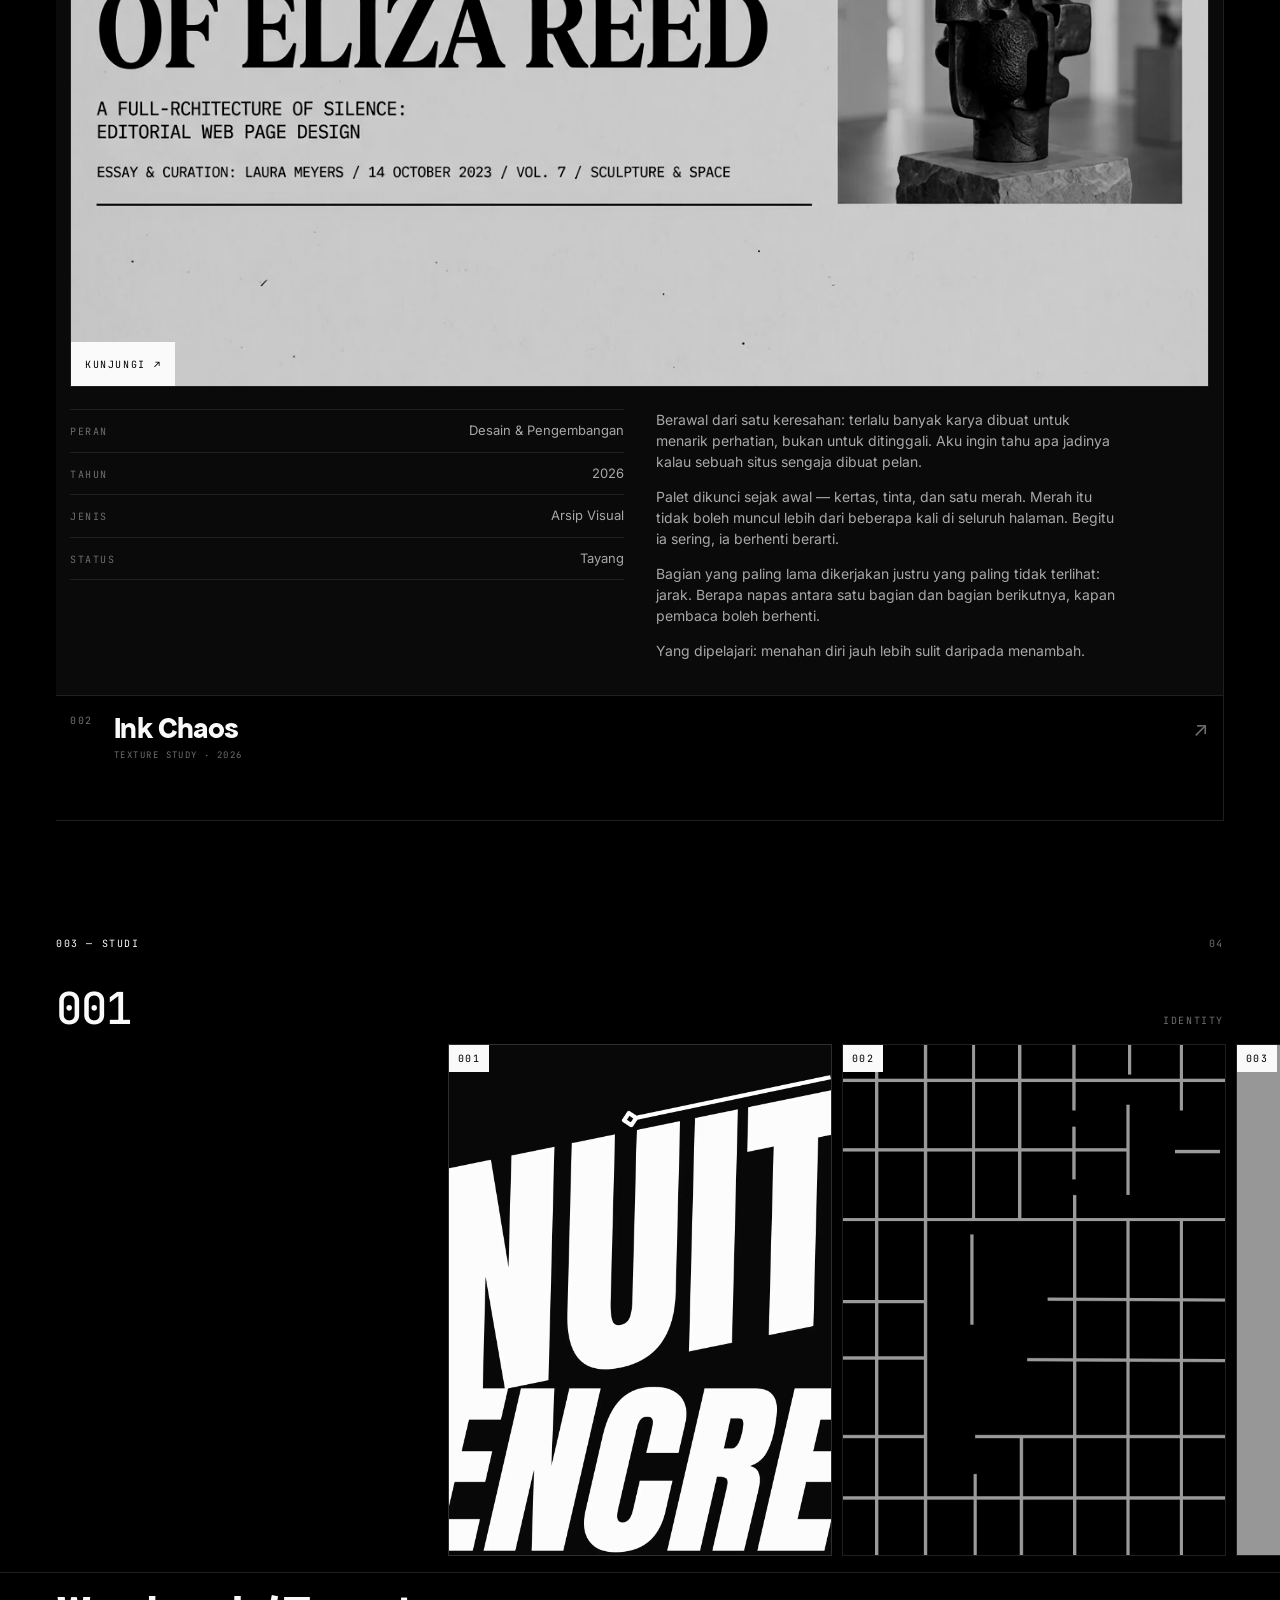
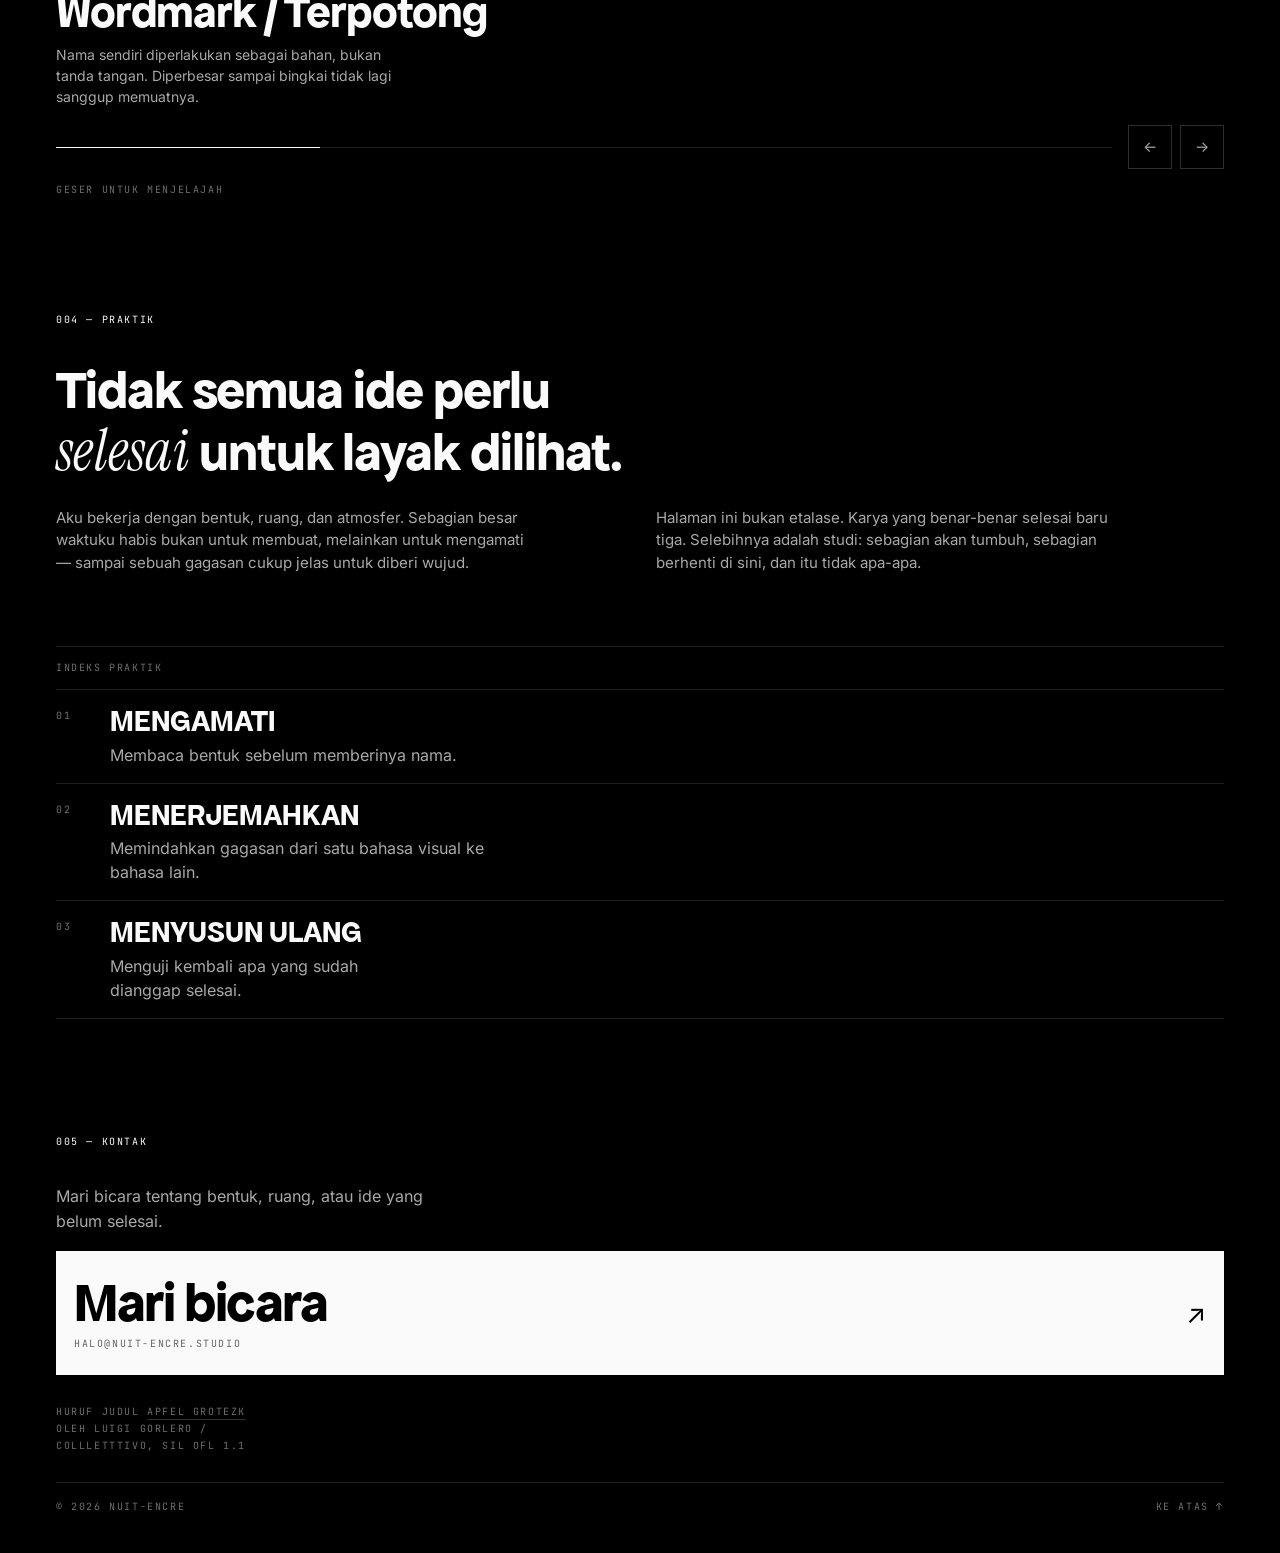
==== commit 43e6e77f: "Tambah karya 003: Lexier — studio tipografi eksperimental - workThree di data.js (teks lede & story " ====
--- a/index.html
+++ b/index.html
@@ -112,7 +112,7 @@
 
 <!-- ═══════ 002 · KARYA ═══════ -->
 <section class="sec" id="s2" data-i="002">
-  <div class="sec__bar"><span class="mono">002 — KARYA</span><span class="mono dim">02</span></div>
+  <div class="sec__bar"><span class="mono">002 — KARYA</span><span class="mono dim">03</span></div>
   <div id="work"><!-- js --></div>
 </section>
 
--- a/assets/css/style.css
+++ b/assets/css/style.css
@@ -4,12 +4,8 @@
    ========================================================================== */
 
 /* Seluruh huruf di-host sendiri agar tampilan tidak bergantung CDN.
-   Apfel Grotezk — Luigi Gorlero / Collletttivo, SIL OFL 1.1. */
-@font-face{
-  font-family:'Apfel Grotezk';
-  src:url('../fonts/ApfelGrotezk-Regular.woff2') format('woff2');
-  font-weight:400;font-style:normal;font-display:swap;
-}
+   Apfel Grotezk — Luigi Gorlero / Collletttivo, SIL OFL 1.1.
+   Hanya bobot yang benar-benar dipakai: semua teks display = Fett 700. */
 @font-face{
   font-family:'Apfel Grotezk';
   src:url('../fonts/ApfelGrotezk-Fett.woff2') format('woff2');
@@ -314,8 +310,24 @@
 .prose p{color:var(--soft);font-size:15px;max-width:52ch}
 
 /* ---------- 002 · KARYA ---------- */
-.wk__more{margin-top:clamp(56px,10vw,96px);padding-top:clamp(28px,5vw,48px);border-top:1px solid var(--line)}
-.wk__top{display:flex;justify-content:space-between;gap:12px;margin-bottom:10px}
+#work{overflow-anchor:none}
+.work-grid{display:grid;grid-template-rows:auto auto;grid-auto-flow:column;grid-auto-columns:100%;overflow-x:auto;overscroll-behavior-x:contain;scroll-snap-type:x mandatory;border-top:1px solid var(--line);border-bottom:1px solid var(--line);scrollbar-width:none}
+.work-grid::-webkit-scrollbar{display:none}
+.work-card{min-width:0;border-right:1px solid var(--line);border-bottom:1px solid var(--line);scroll-snap-align:start;overflow-anchor:none}
+.work-card:nth-child(2n){border-bottom:0}
+.work-card__summary{width:100%;min-height:124px;display:grid;grid-template-columns:34px 1fr auto;grid-template-rows:auto 1fr;align-items:start;gap:6px 10px;padding:18px 14px;text-align:left;color:var(--pure);font:inherit}
+.work-card__no{color:var(--dim);grid-row:1/3}
+.work-card__brief{display:grid;gap:5px;min-width:0}
+.work-card__brief strong{font-family:var(--disp);font-size:clamp(20px,5vw,30px);line-height:.98;letter-spacing:-.02em;font-weight:700}
+.work-card__brief .mono{font-size:9px}
+.work-card__mark{font-size:20px;color:var(--dim);grid-column:3;grid-row:1/3;transition:transform .45s var(--e),color .45s var(--e)}
+.work-card.is-open .work-card__mark{color:var(--pure);transform:rotate(45deg)}
+.work-card.is-open{background:var(--ash)}
+.work-card__detail{max-height:0;overflow:hidden;opacity:0;transform:translateY(-10px);transition:max-height .7s var(--e),opacity .45s var(--e),transform .7s var(--e);padding:0 14px}
+.work-card.is-open .work-card__detail{max-height:3000px;opacity:1;transform:none;padding:10px 14px 34px}
+.work-card.is-open .work-card__detail .wk__title,.work-card.is-open .work-card__detail .wk__lede,.work-card.is-open .work-card__detail .wk__fig,.work-card.is-open .work-card__detail .wk__body{animation:workIn .7s var(--e) both}
+.work-card.is-open .work-card__detail .wk__lede{animation-delay:.06s}.work-card.is-open .work-card__detail .wk__fig{animation-delay:.12s}.work-card.is-open .work-card__detail .wk__body{animation-delay:.18s}
+@keyframes workIn{from{opacity:0;transform:translateY(14px)}to{opacity:1;transform:none}}
 .wk__title{font-family:var(--disp);font-size:clamp(34px,10.5vw,88px);font-weight:700;letter-spacing:-.03em;line-height:.95}
 .wk__lede{color:var(--soft);font-size:15px;margin-top:12px;max-width:44ch}
 
@@ -347,7 +359,6 @@
   padding:11px 0;border-bottom:1px solid var(--line);
 }
 /* nilai dibedakan dari labelnya supaya pasangan dt/dd mudah dibaca */
-.wk__facts dd{color:var(--pure);font-size:14px;text-align:right}
 .wk__facts dt{font-family:var(--mono);font-size:10px;letter-spacing:.16em;text-transform:uppercase;color:var(--dim)}
 .wk__facts dd{font-size:13px;color:var(--soft);text-align:right}
 .wk__story{margin-top:22px;display:grid;gap:14px}
@@ -375,8 +386,8 @@
 .gal__view{
   position:relative;
   overflow-x:auto;overflow-y:hidden;
-  scroll-snap-type:x mandatory;
-  -webkit-overflow-scrolling:touch;
+  scroll-snap-type:x mandatory;scroll-behavior:smooth;
+  -webkit-overflow-scrolling:touch;touch-action:pan-x;overscroll-behavior-x:contain;
   scrollbar-width:none;-ms-overflow-style:none;
   cursor:grab;
 }
@@ -445,7 +456,8 @@
 }
 .gal__bar{flex:1;height:1px;background:var(--line)}
 .gal__bar i{
-  display:block;height:100%;width:12.5%;background:var(--pure);
+  /* 25% = 1 dari 4 studi; JS menimpanya sesuai jumlah kartu nyata */
+  display:block;height:100%;width:25%;background:var(--pure);
   transition:width .35s var(--e),transform .35s var(--e);
 }
 .gal__nav{display:flex;gap:8px;flex-shrink:0}
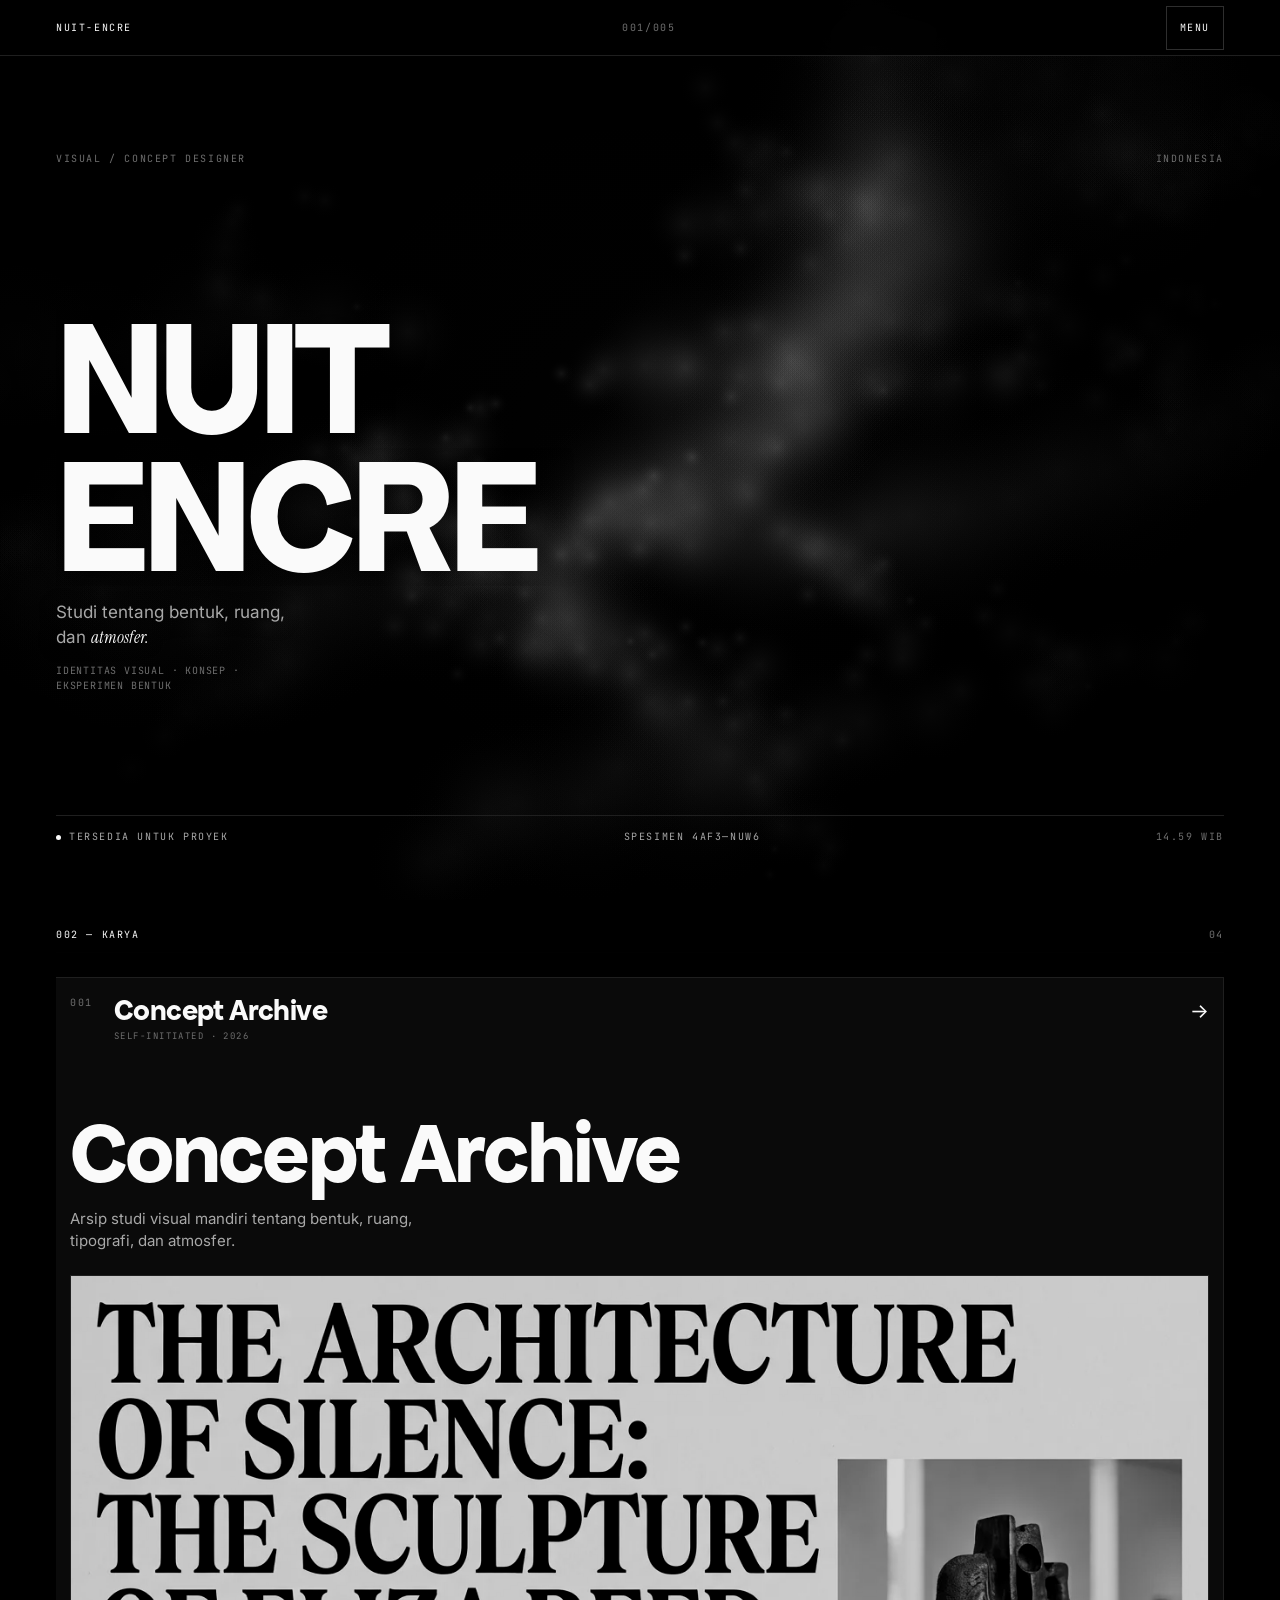
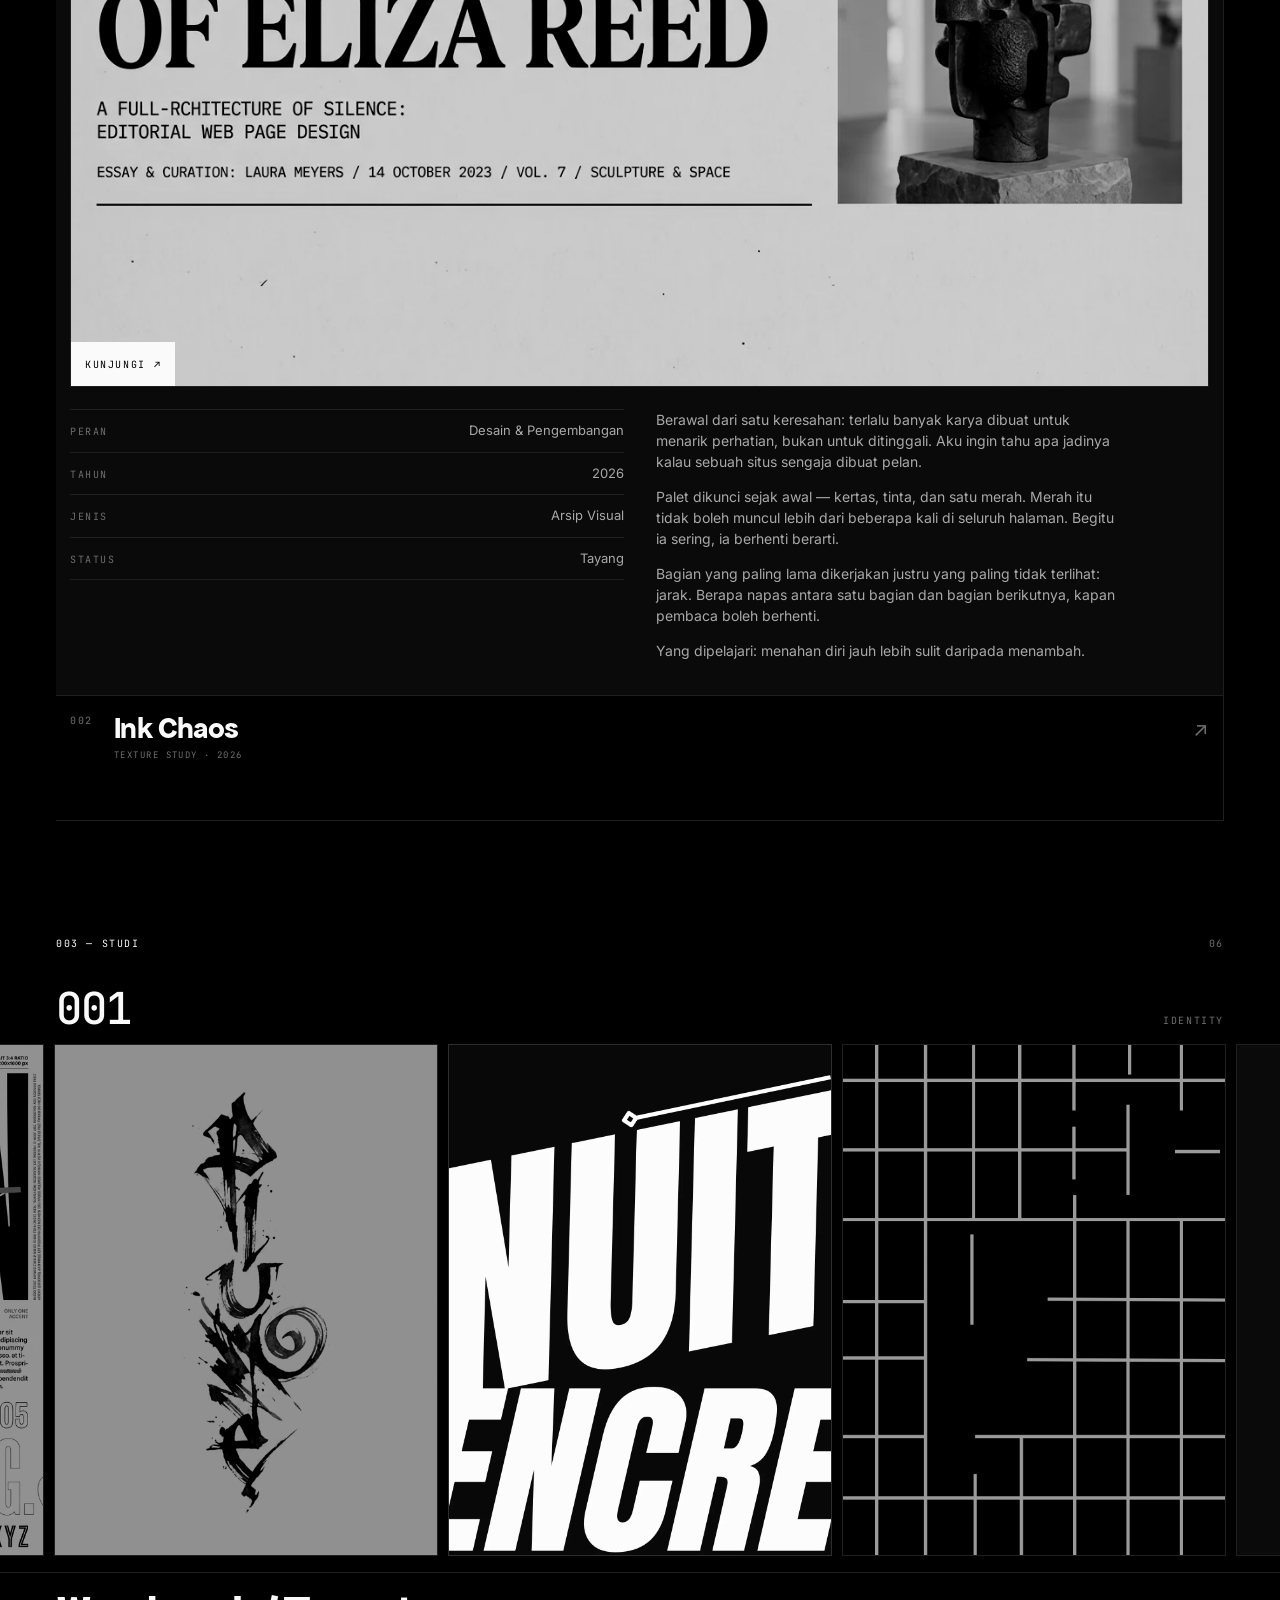
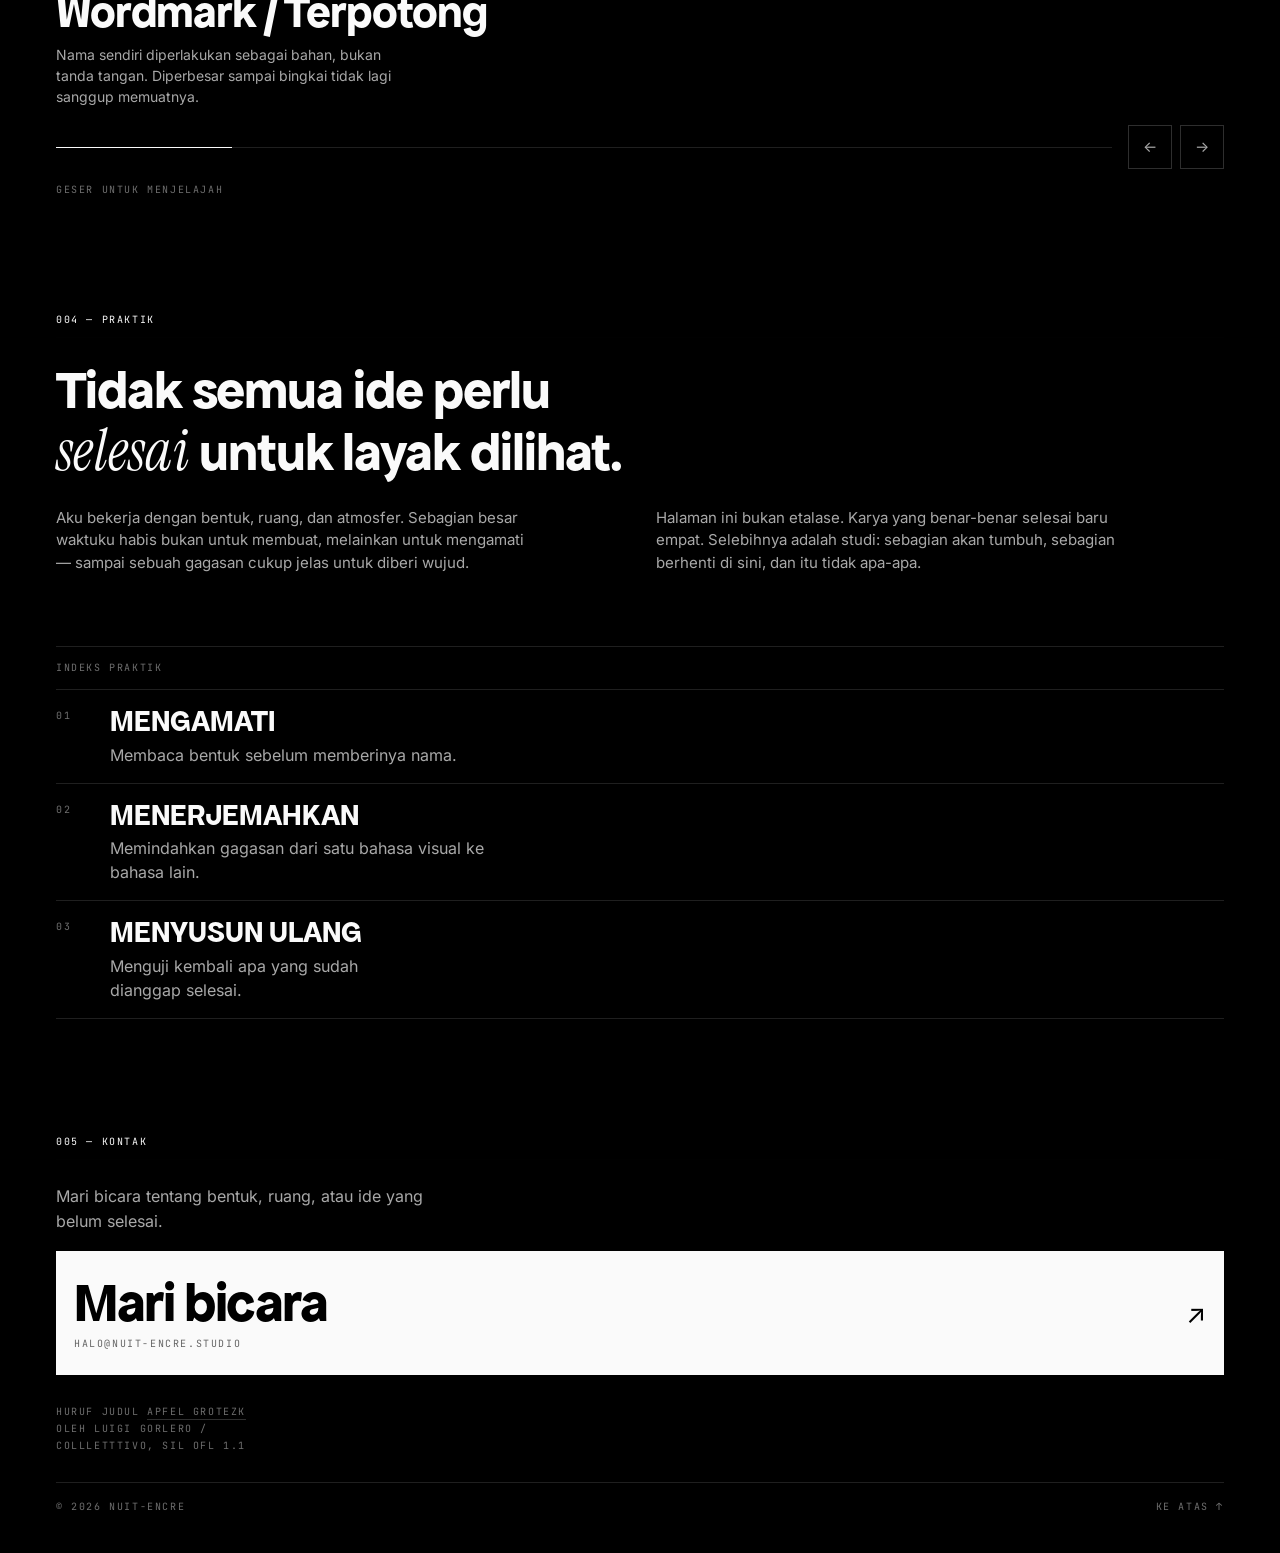
==== commit 7afe7ad7: "002: karya 004 — Zestpop (seltzer rasa buah lokal, sticky scroll) Landing page konsep seltzer rasa b" ====
--- a/index.html
+++ b/index.html
@@ -112,7 +112,7 @@
 
 <!-- ═══════ 002 · KARYA ═══════ -->
 <section class="sec" id="s2" data-i="002">
-  <div class="sec__bar"><span class="mono">002 — KARYA</span><span class="mono dim">03</span></div>
+  <div class="sec__bar"><span class="mono">002 — KARYA</span><span class="mono dim">04</span></div>
   <div id="work"><!-- js --></div>
 </section>
 
--- a/assets/css/style.css
+++ b/assets/css/style.css
@@ -63,7 +63,7 @@
   overflow-x:hidden;-webkit-font-smoothing:antialiased;
   padding-bottom:calc(var(--dock) + var(--safe));
 }
-img{display:block;width:100%}
+img{display:block;width:100%;-webkit-user-drag:none}
 picture{display:contents}
 a{color:inherit;text-decoration:none;-webkit-tap-highlight-color:transparent}
 button{font:inherit;color:inherit;background:none;border:0;cursor:pointer;-webkit-tap-highlight-color:transparent}
@@ -385,29 +385,31 @@
 /* jendela geser */
 .gal__view{
   position:relative;
-  overflow-x:auto;overflow-y:hidden;
-  scroll-snap-type:x mandatory;scroll-behavior:smooth;
-  -webkit-overflow-scrolling:touch;touch-action:pan-x;overscroll-behavior-x:contain;
-  scrollbar-width:none;-ms-overflow-style:none;
+  overflow:hidden;
+  /* CAROUSEL TRANSFORM (2026-08-27, final): bukan scroll container
+     lagi — track digerakkan main.js via transform:translate3d
+     (kompositor/GPU). Horizontal = kita, vertikal = halaman
+     (pan-y native). Tidak ada mesin snap/scroll untuk dilawan. */
+  touch-action:pan-y;
   cursor:grab;
 }
-.gal__view::-webkit-scrollbar{display:none}
-.gal__view.drag{cursor:grabbing;scroll-snap-type:none}
+.gal__view.drag{cursor:grabbing}
 .gal__track{
   display:flex;gap:10px;
   width:max-content;
-  /* Gunakan lebar kontainer akhir (maks. 1400px), bukan 100vw mentah.
-     Di monitor ultra-lebar kartu ujung tetap tepat di pusat bagian. */
-  padding-inline:max(var(--pad), calc((min(100vw, 1400px) - var(--gs-w)) / 2));
+  /* Pusat kartu di-jaga main.js lewat translate — lebar viewport
+     berapa pun (termasuk ultra-lebar), kartu tetap di tengah. */
+  will-change:transform;
 }
 
 .gs{
-  scroll-snap-align:center;
-  /* Galeri akhir hanya tiga kartu: satu gestur berhenti di satu studi,
-     supaya urutannya tetap terbaca 001 → 002 → 003. */
-  scroll-snap-stop:always;
   width:var(--gs-w);
   flex-shrink:0;
+  /* kartu tidak menangkap sentuhan — seluruh touch masuk ke
+     .gal__view: horizontal = galeri, vertikal = halaman. Tanpa
+     ini, <img> di Android bisa memicu drag-gambar native yang
+     memblokir scroll atas-bawah. (2026-08-27) */
+  pointer-events:none;
 }
 .gs__fig{
   position:relative;overflow:hidden;background:var(--ash);
@@ -422,12 +424,6 @@
 .gs.on .gs__fig{border-color:var(--line2)}
 .gs.on .gs__fig img{filter:grayscale(1) brightness(1) contrast(1.02);transform:scale(1)}
 
-.gs__i{
-  position:absolute;top:0;left:0;z-index:2;
-  background:var(--pure);color:var(--void);
-  font-family:var(--mono);font-size:10px;letter-spacing:.14em;
-  padding:6px 9px;
-}
 
 /* keterangan */
 .gal__cap{
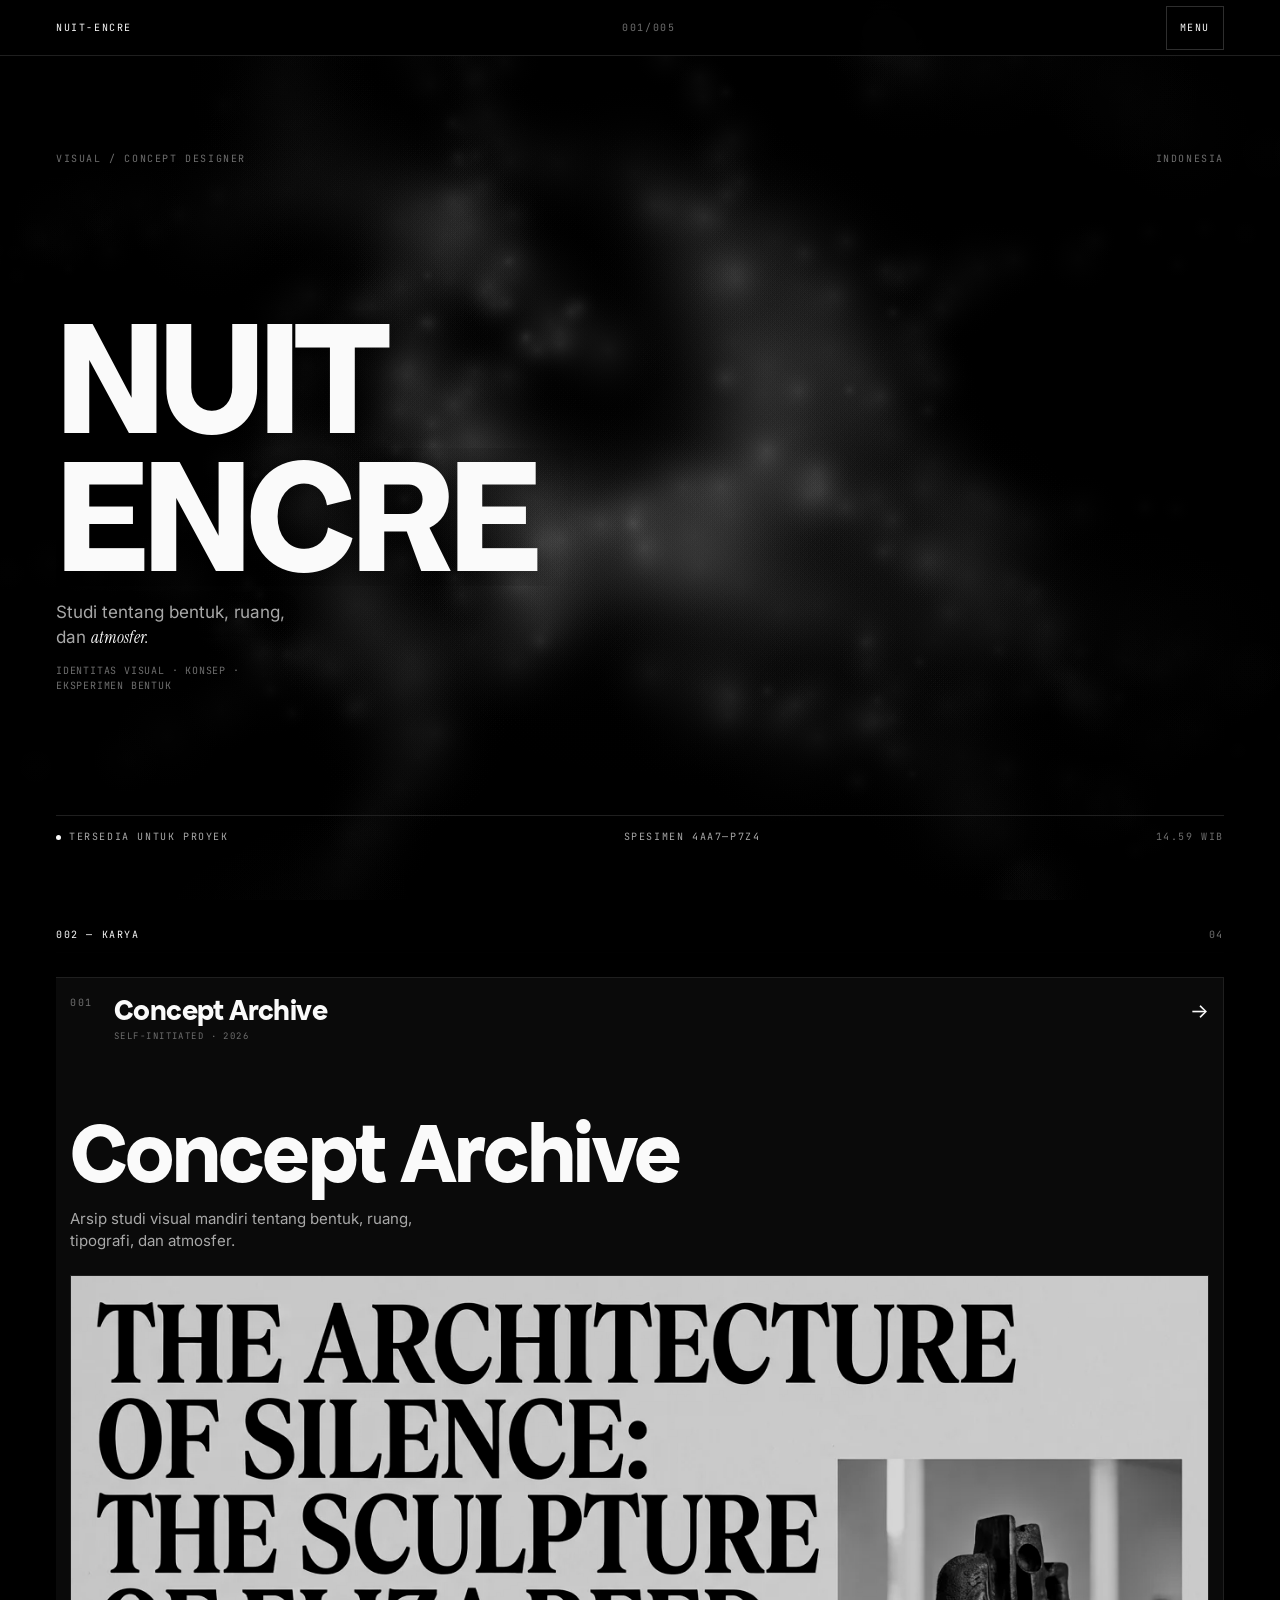
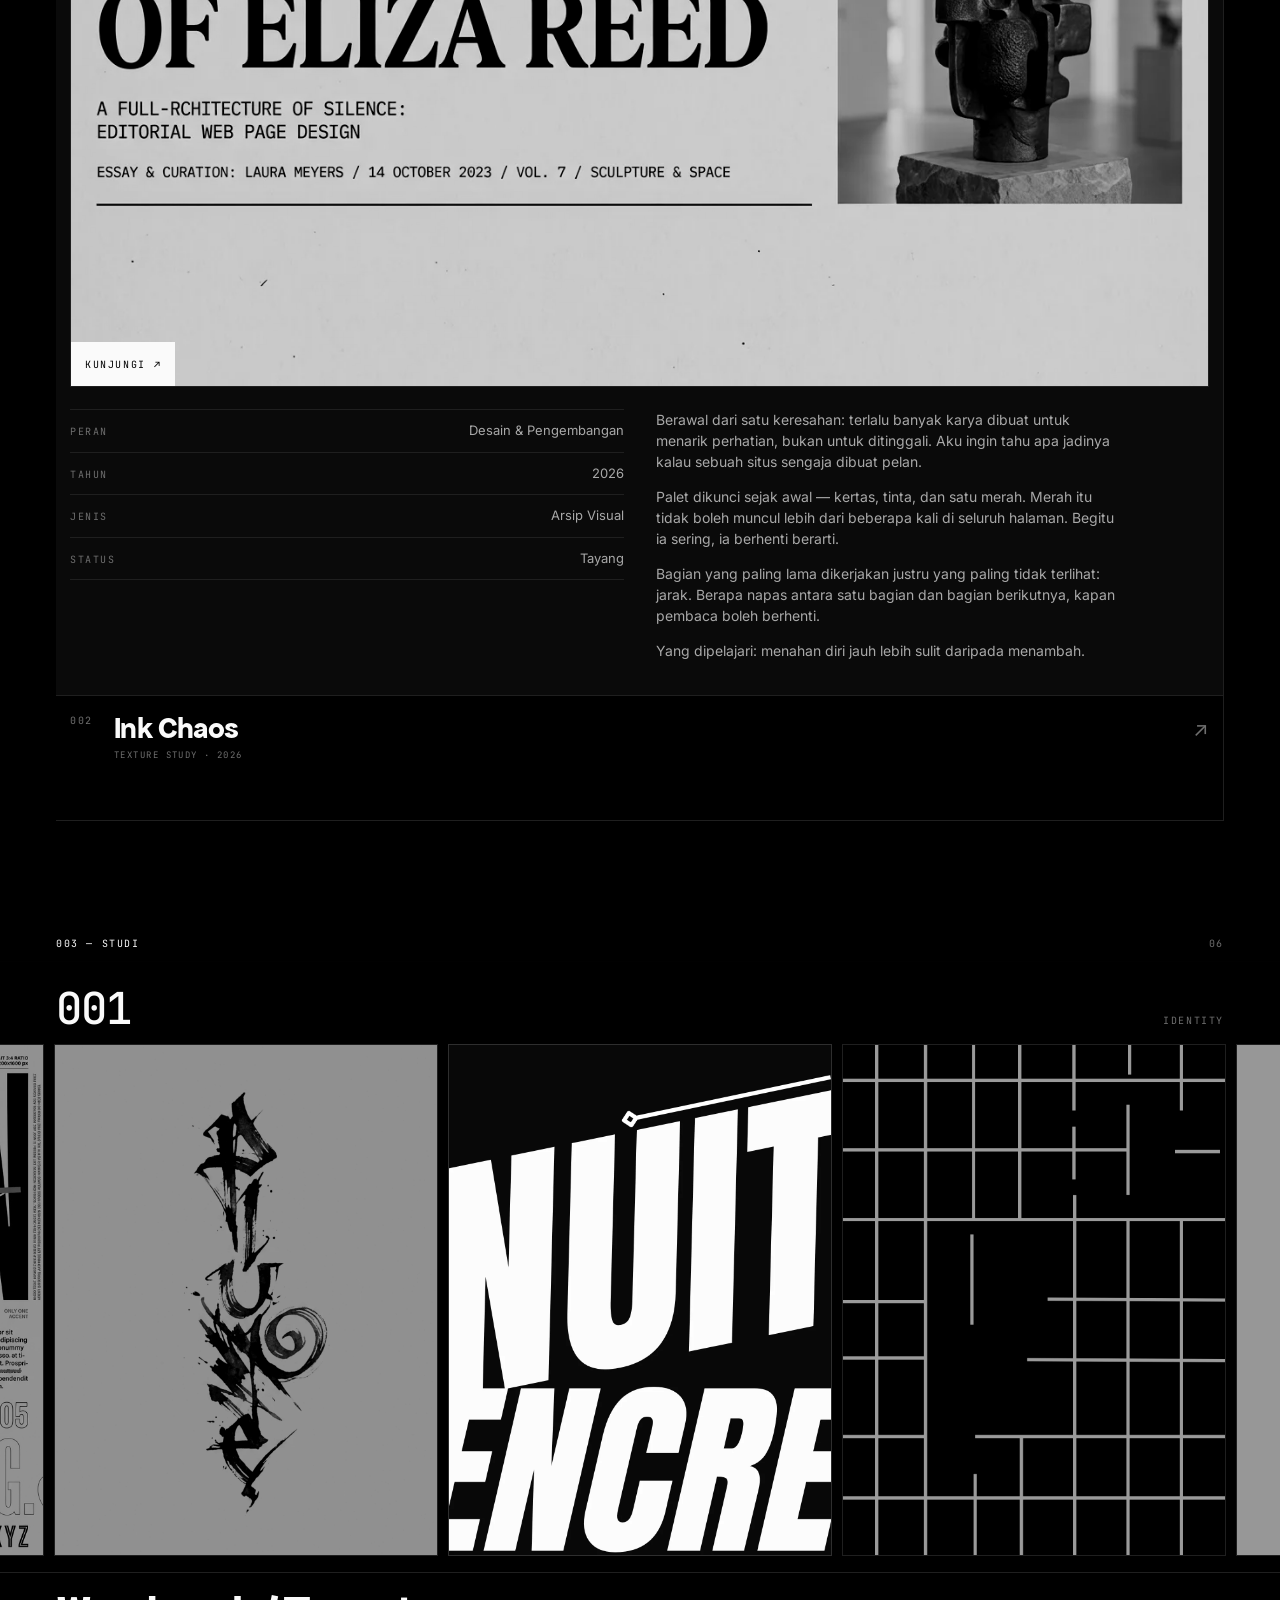
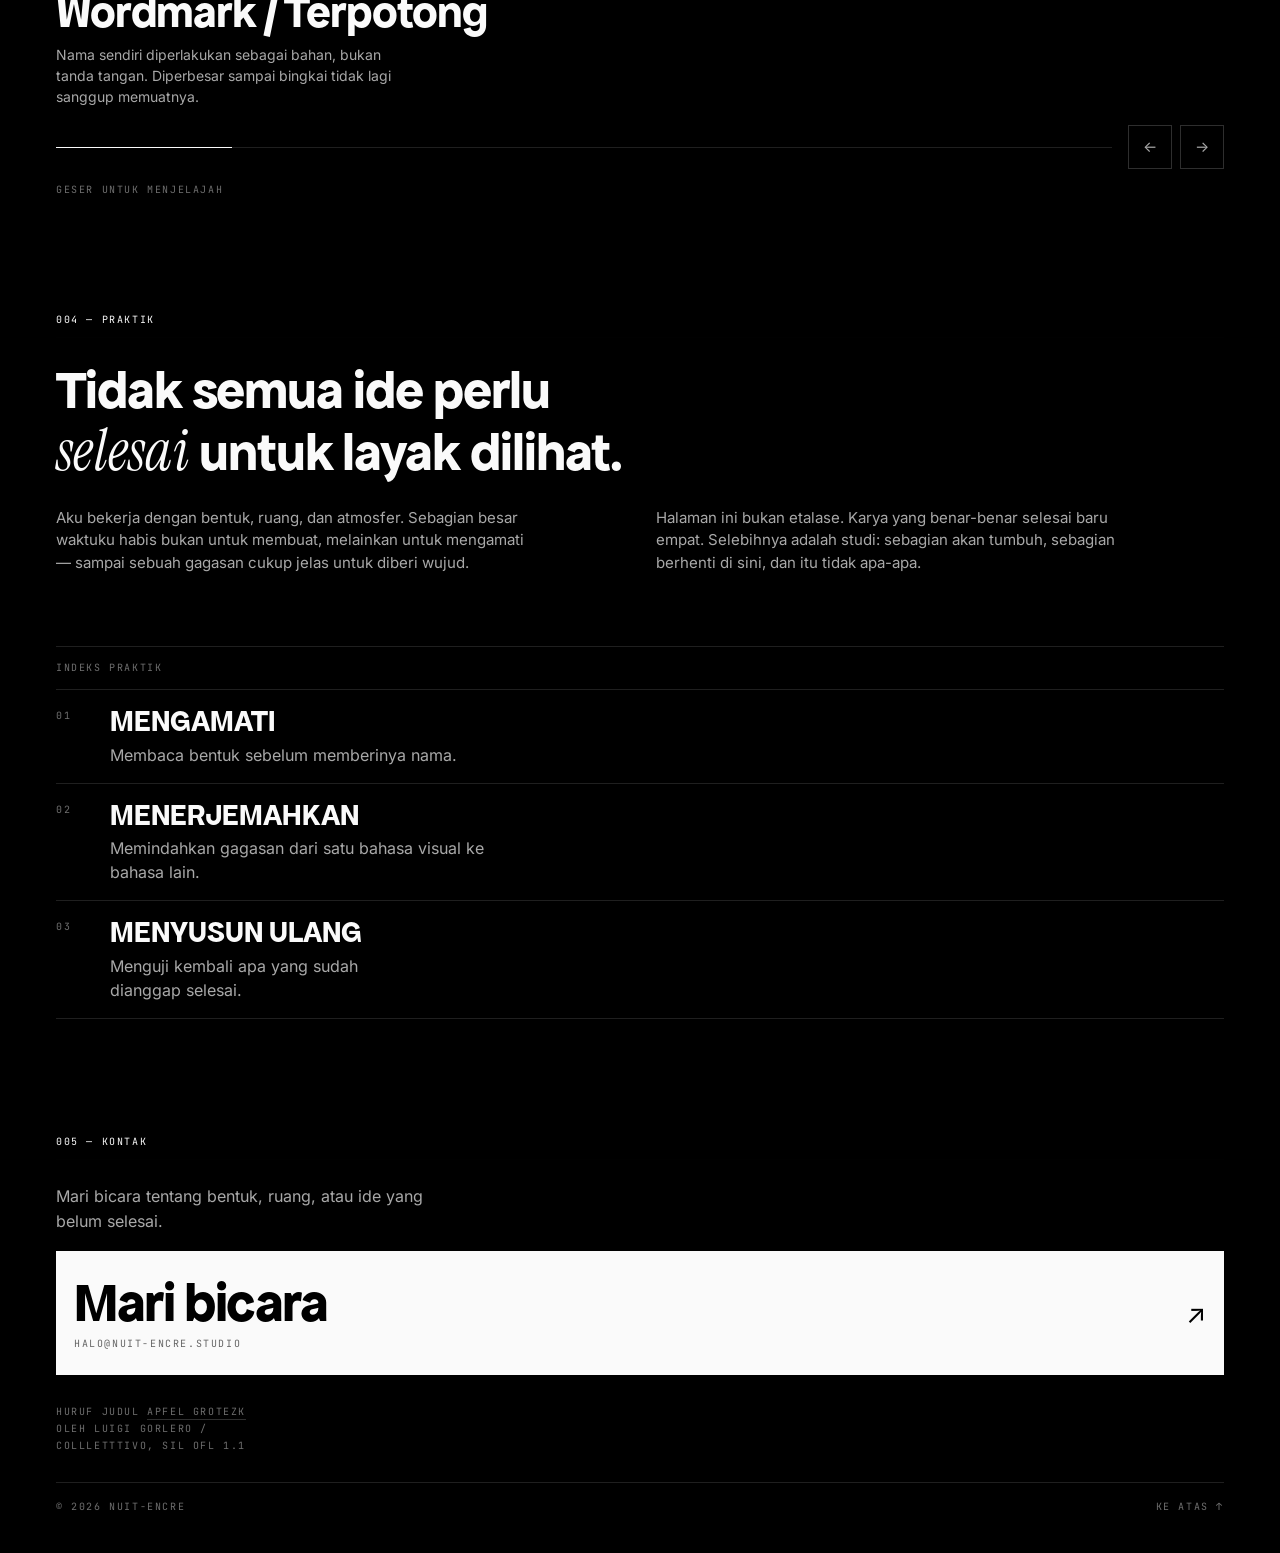
==== commit bc584215: "meta: og image baru — flat matte, sesuai identitas situs Keputusan pemilik: versi lama (swirl cat ca" ====
--- a/index.html
+++ b/index.html
@@ -20,7 +20,7 @@
 <meta property="og:image" content="https://tribeg869-techw.github.io/Nuit-Encre-/assets/img/og-cover.jpg" />
 <meta property="og:image:width" content="1200" />
 <meta property="og:image:height" content="630" />
-<meta property="og:image:alt" content="Wordmark NUIT ENCRE putih di atas latar hitam, dengan pusaran tinta cair yang mengalir di belakang huruf." />
+<meta property="og:image:alt" content="Wordmark NUIT ENCRE putih di atas latar hitam, dengan satu sapuan tinta kuas kering matte dan percikan halus di sisi kanan." />
 <meta name="twitter:card" content="summary_large_image" />
 <meta name="twitter:title" content="NUIT-ENCRE — Visual / Concept Designer" />
 <meta name="twitter:description" content="Studi tentang bentuk, ruang, dan atmosfer." />
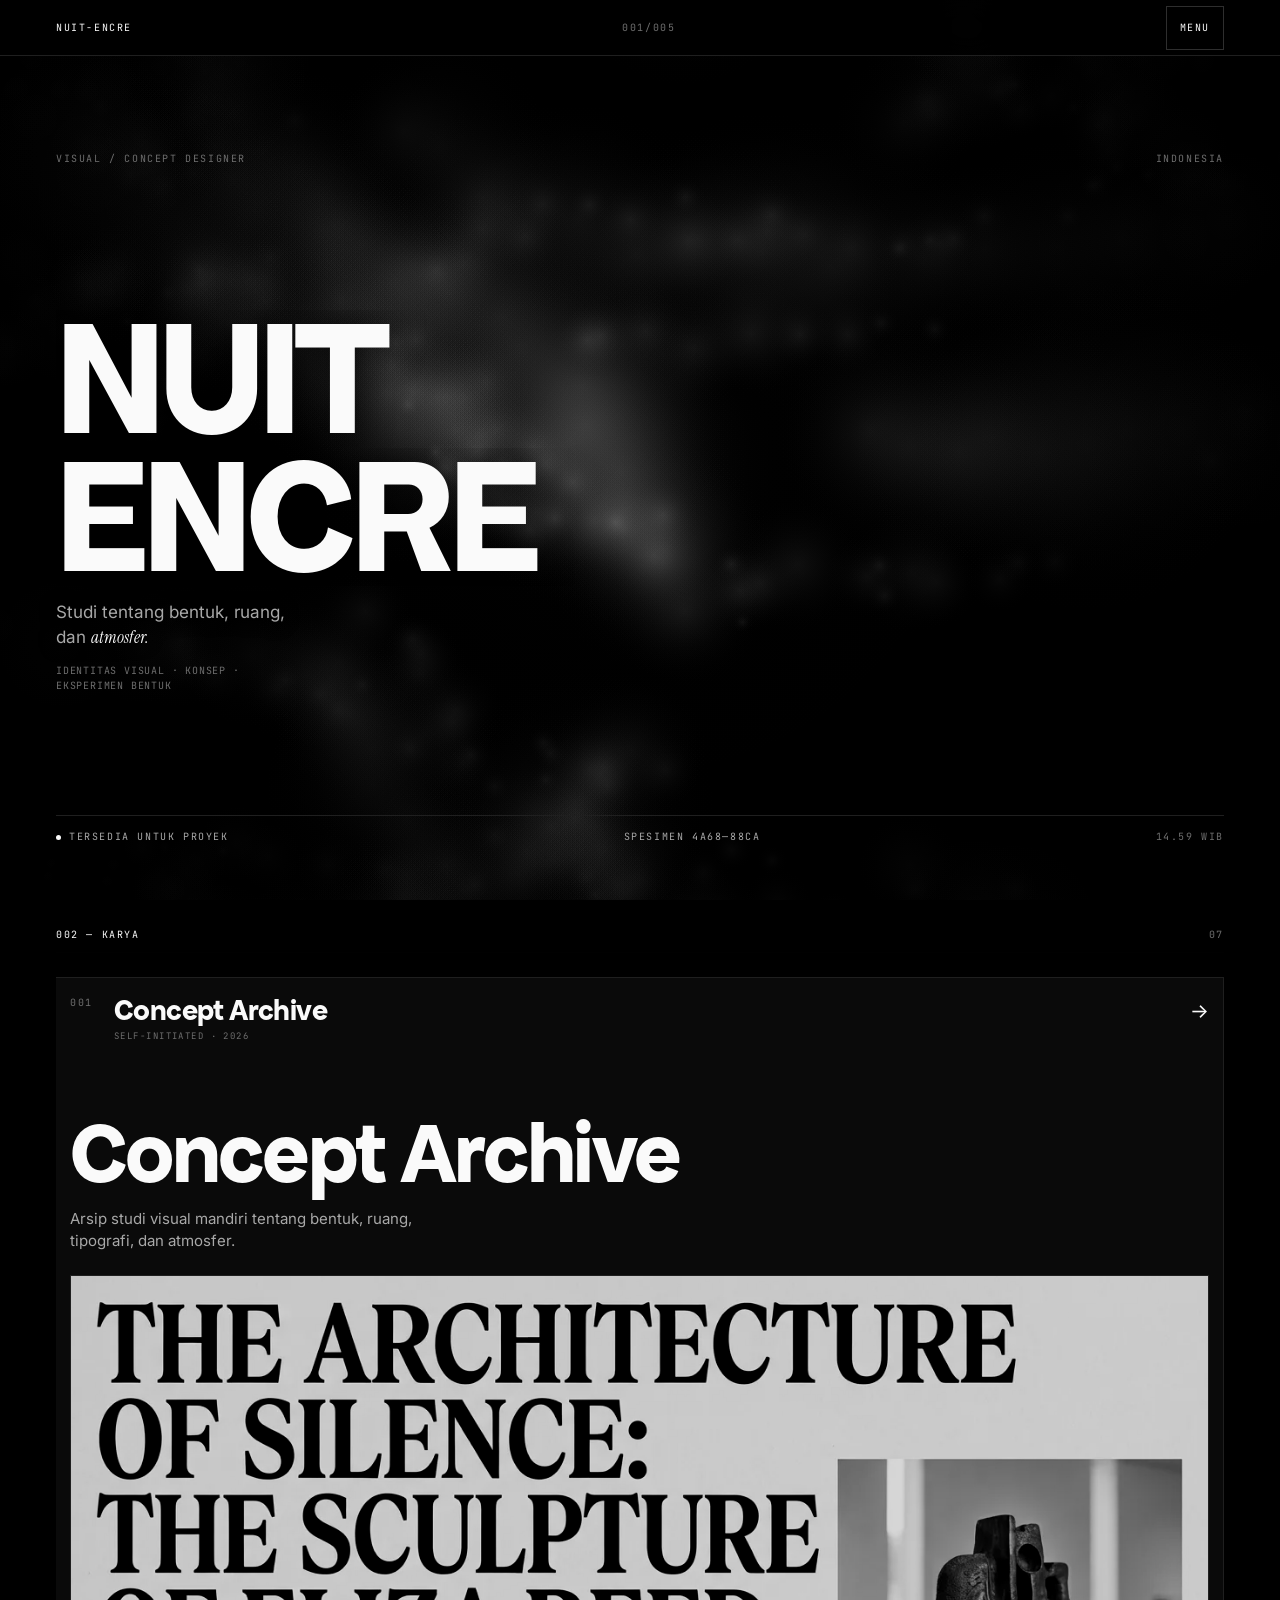
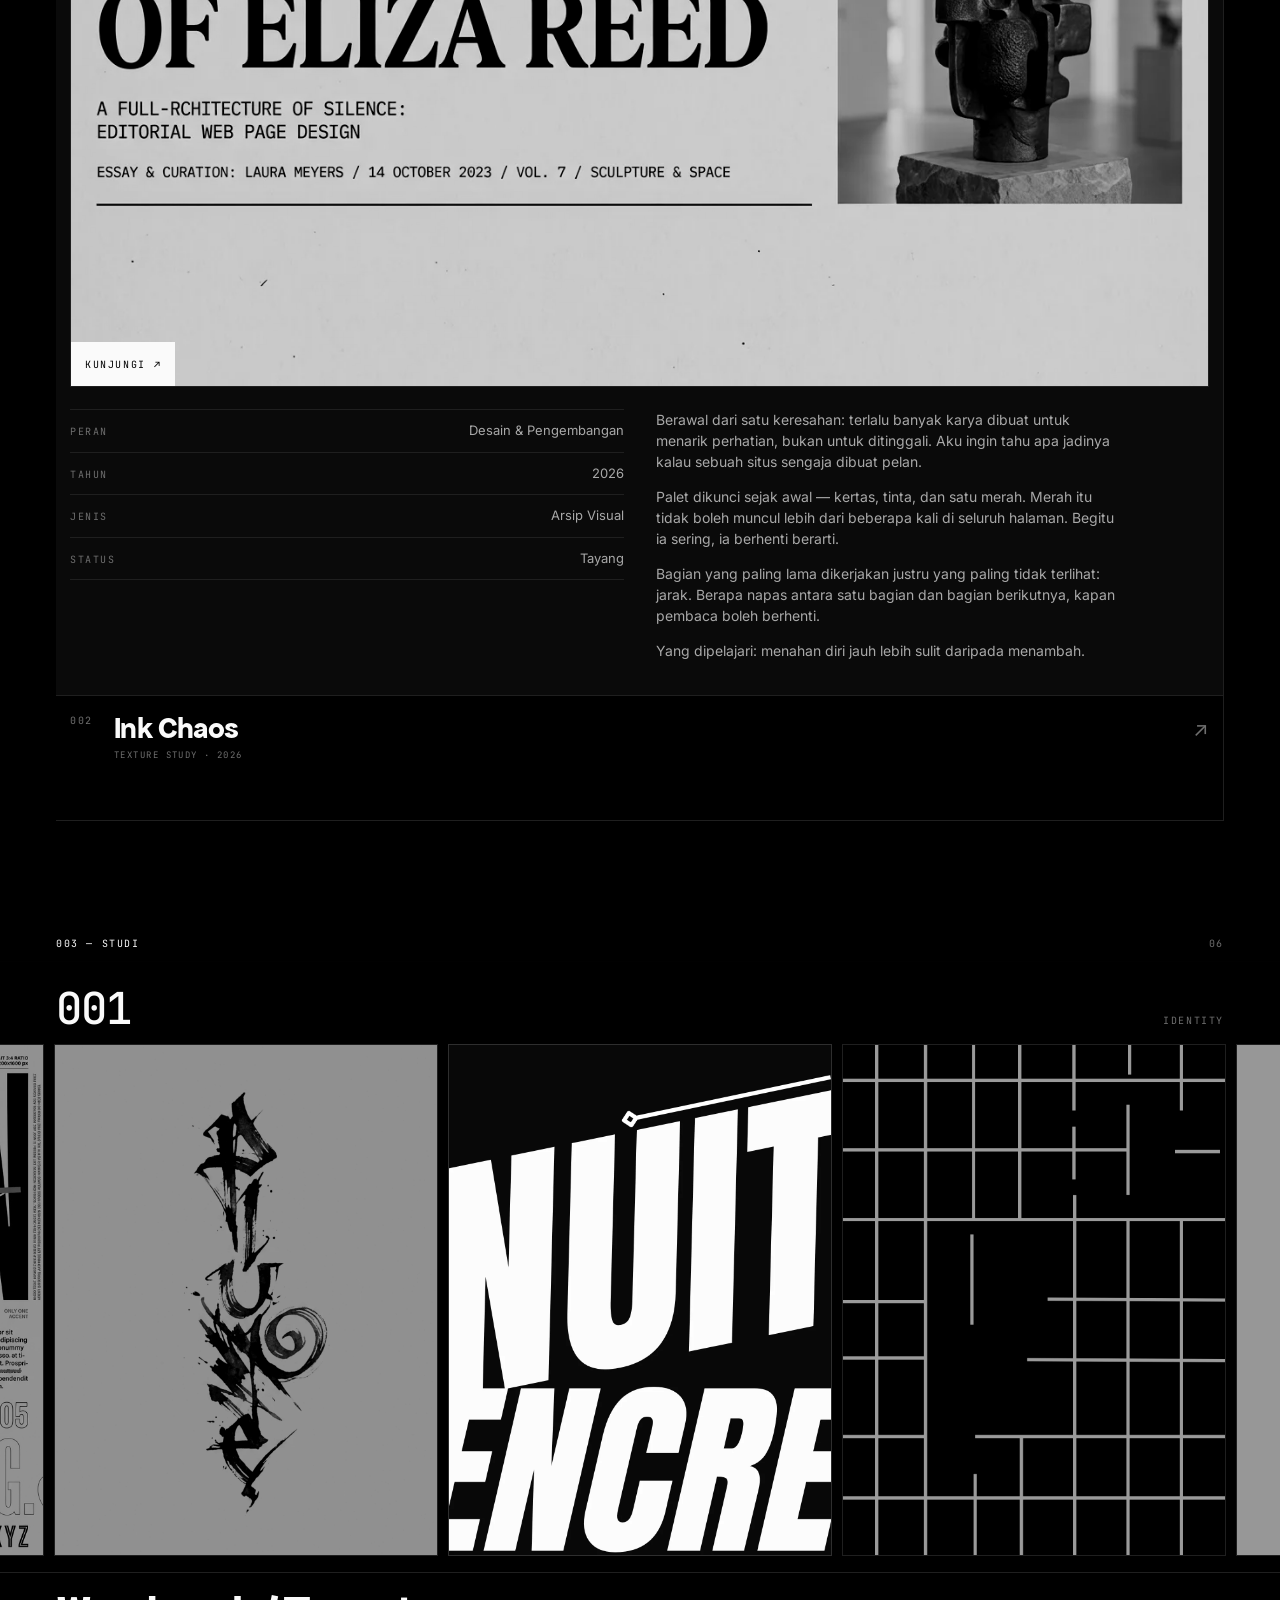
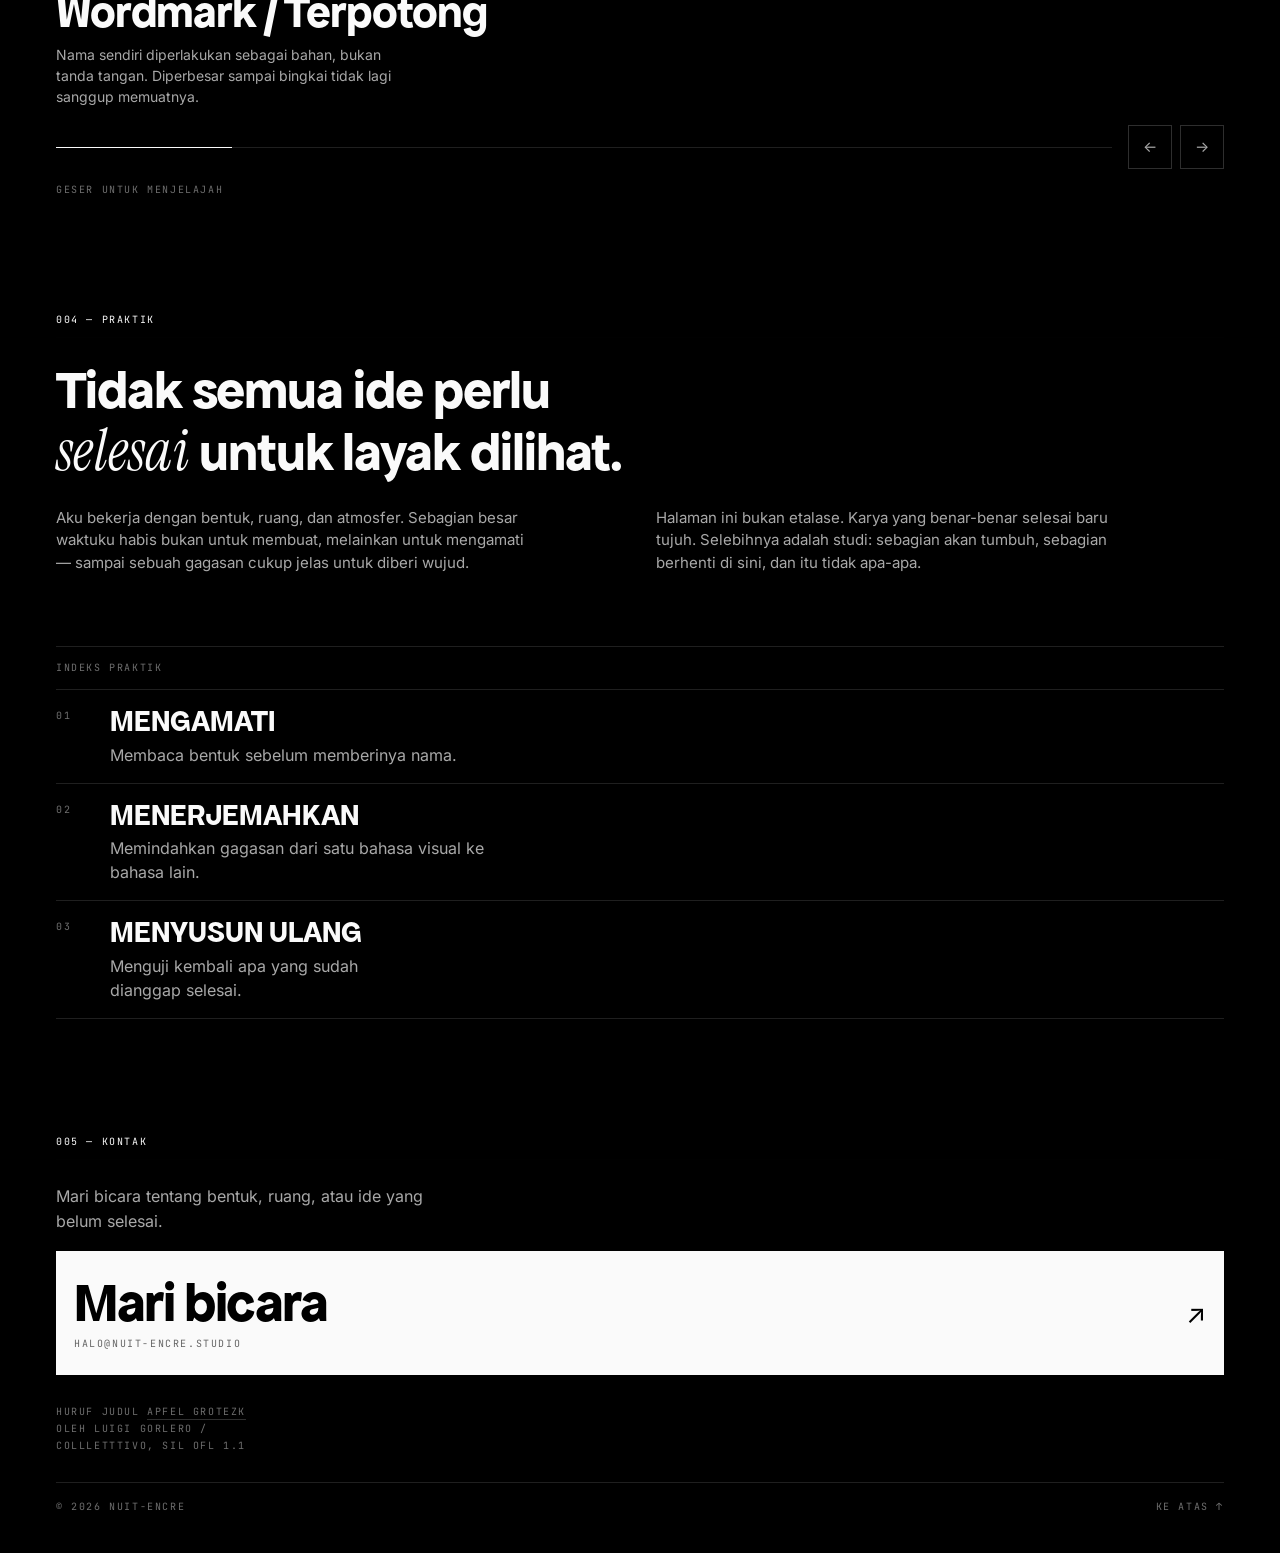
==== commit 96db33b8: "002: karya 005-007 — Vellichor, Élan, BARA (+ 7 karya total) Tiga karya baru atas permintaan pemilik" ====
--- a/index.html
+++ b/index.html
@@ -112,7 +112,7 @@
 
 <!-- ═══════ 002 · KARYA ═══════ -->
 <section class="sec" id="s2" data-i="002">
-  <div class="sec__bar"><span class="mono">002 — KARYA</span><span class="mono dim">04</span></div>
+  <div class="sec__bar"><span class="mono">002 — KARYA</span><span class="mono dim">07</span></div>
   <div id="work"><!-- js --></div>
 </section>
 
--- a/assets/css/style.css
+++ b/assets/css/style.css
@@ -315,6 +315,8 @@
 .work-grid::-webkit-scrollbar{display:none}
 .work-card{min-width:0;border-right:1px solid var(--line);border-bottom:1px solid var(--line);scroll-snap-align:start;overflow-anchor:none}
 .work-card:nth-child(2n){border-bottom:0}
+/* kartu terakhir tidak punya garis bawah melayang walau kolomnya janggal (7 kartu = 4 kolom, kolom 4 hanya 1 kartu) */
+.work-card:last-child{border-bottom:0}
 .work-card__summary{width:100%;min-height:124px;display:grid;grid-template-columns:34px 1fr auto;grid-template-rows:auto 1fr;align-items:start;gap:6px 10px;padding:18px 14px;text-align:left;color:var(--pure);font:inherit}
 .work-card__no{color:var(--dim);grid-row:1/3}
 .work-card__brief{display:grid;gap:5px;min-width:0}
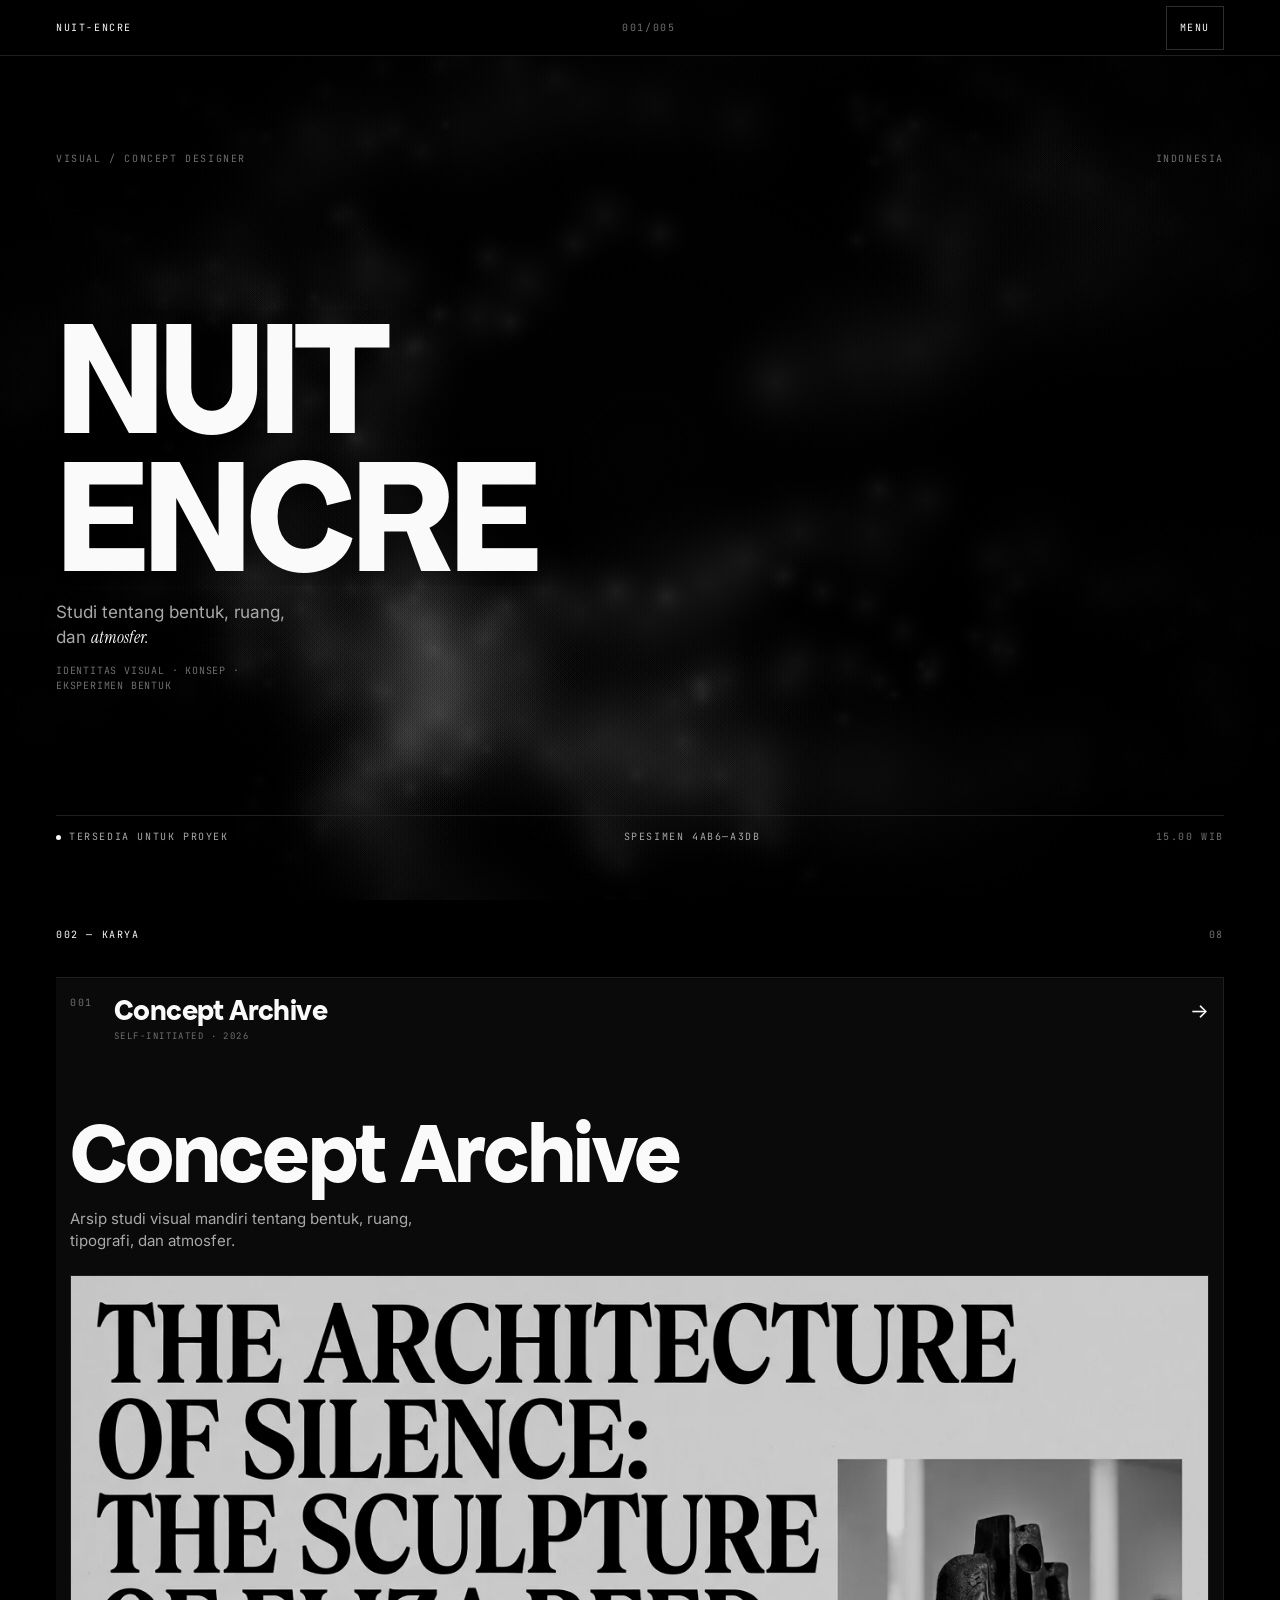
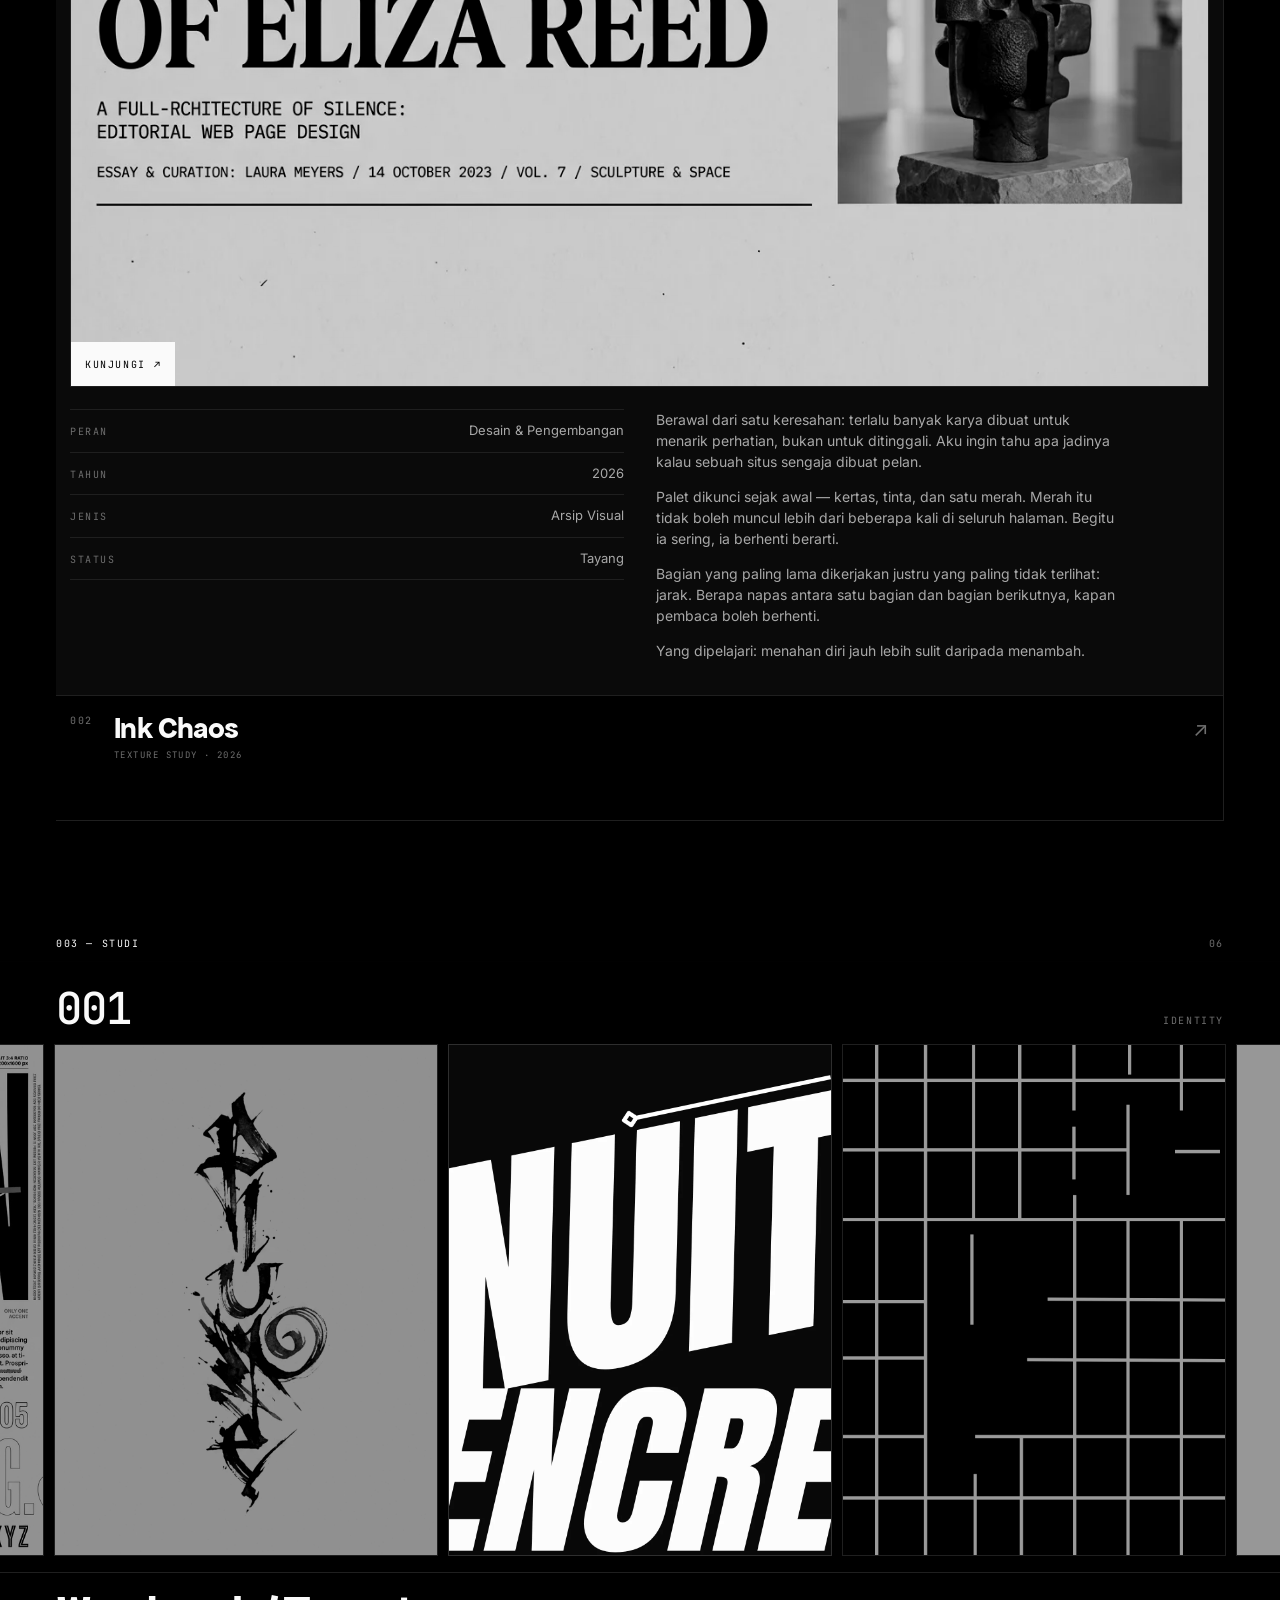
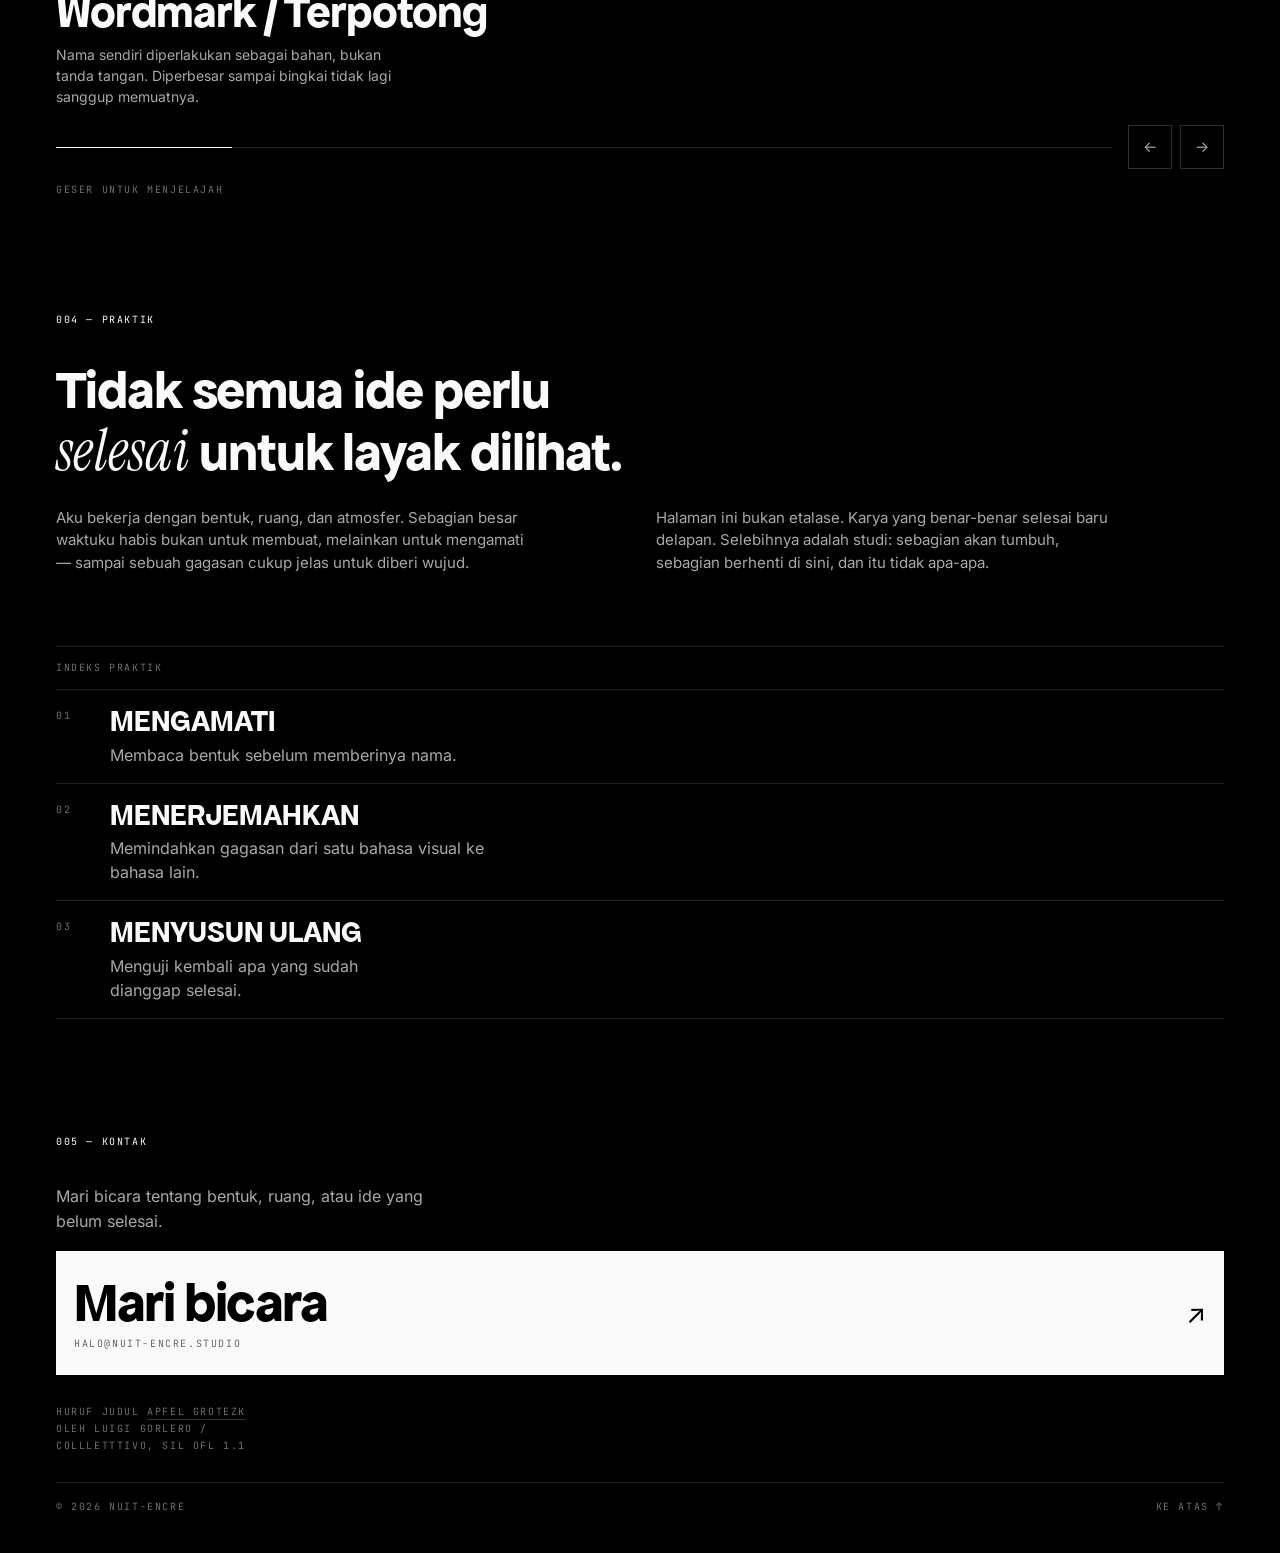
==== commit 14464d46: "002: karya 008 — OCULAR (sci-fi product concept, 8 karya total) Situs konsep sinematik tentang tekno" ====
--- a/index.html
+++ b/index.html
@@ -112,7 +112,7 @@
 
 <!-- ═══════ 002 · KARYA ═══════ -->
 <section class="sec" id="s2" data-i="002">
-  <div class="sec__bar"><span class="mono">002 — KARYA</span><span class="mono dim">07</span></div>
+  <div class="sec__bar"><span class="mono">002 — KARYA</span><span class="mono dim">08</span></div>
   <div id="work"><!-- js --></div>
 </section>
 
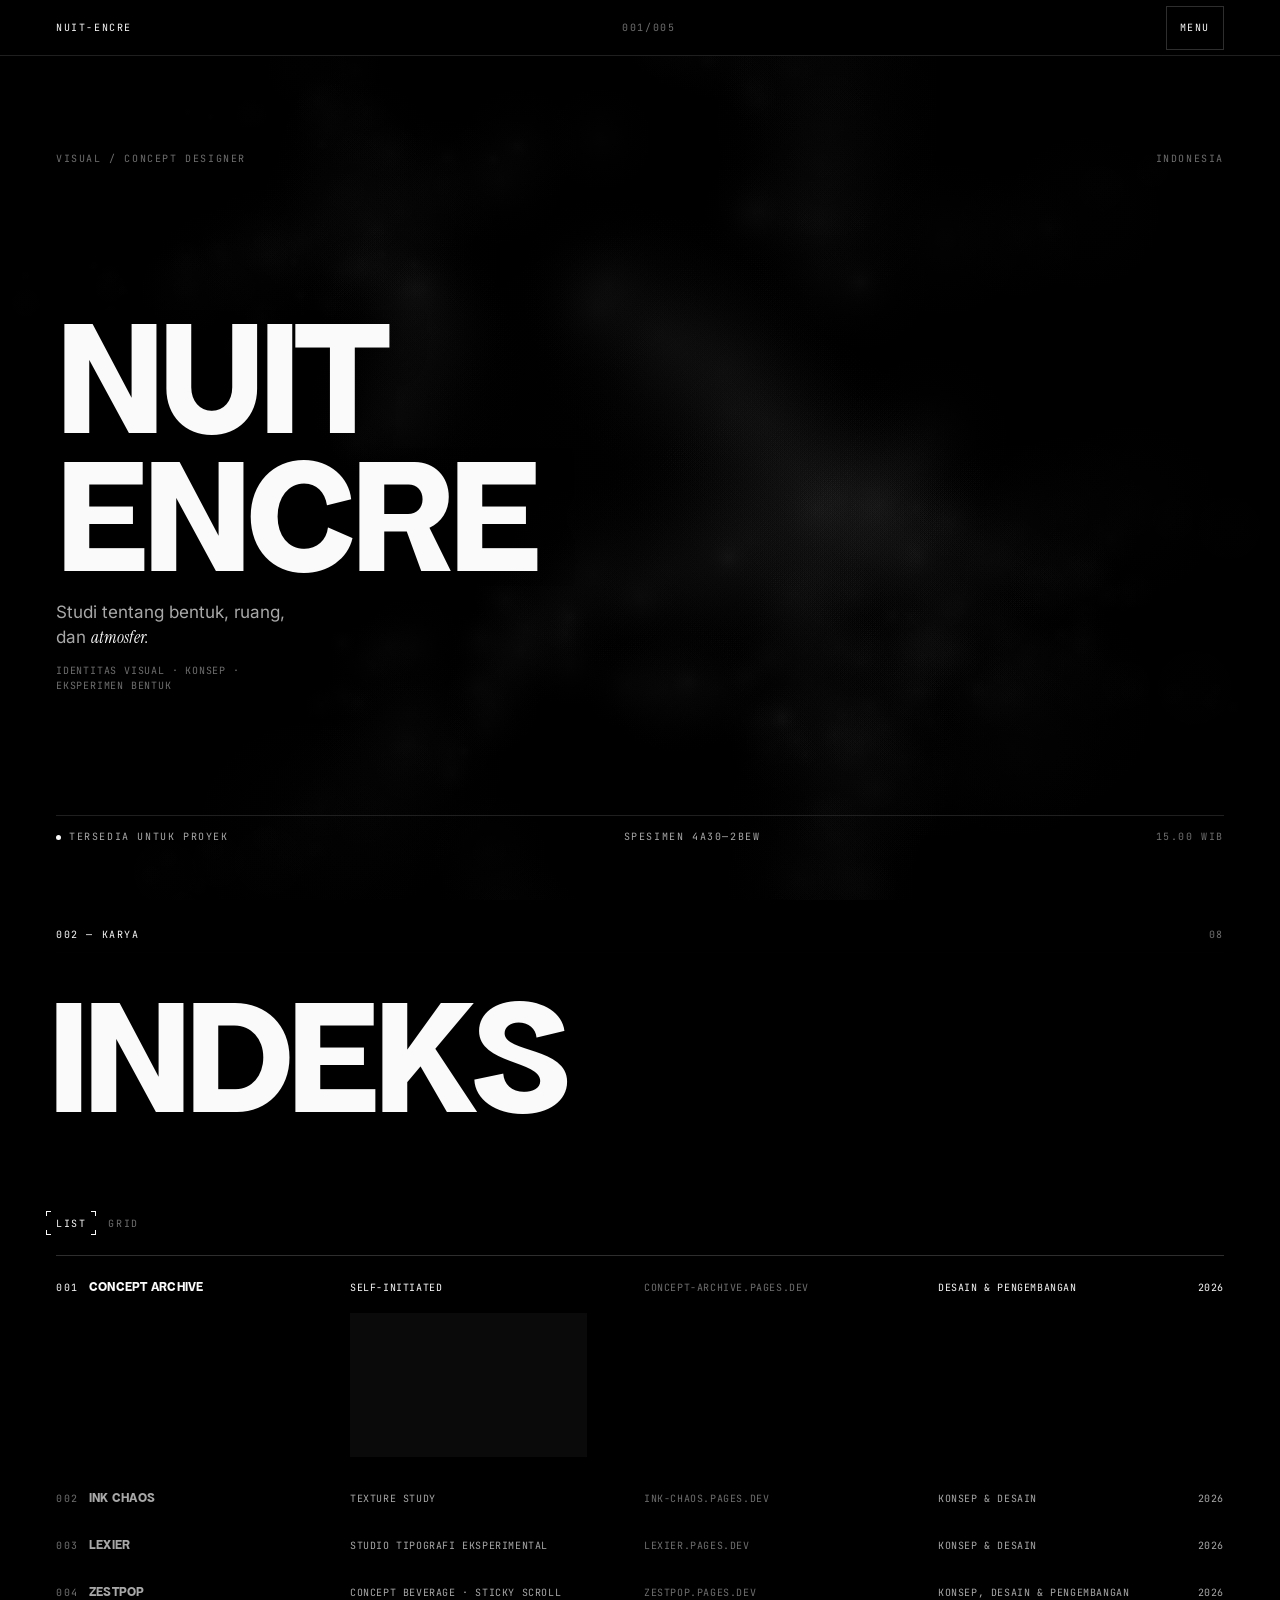
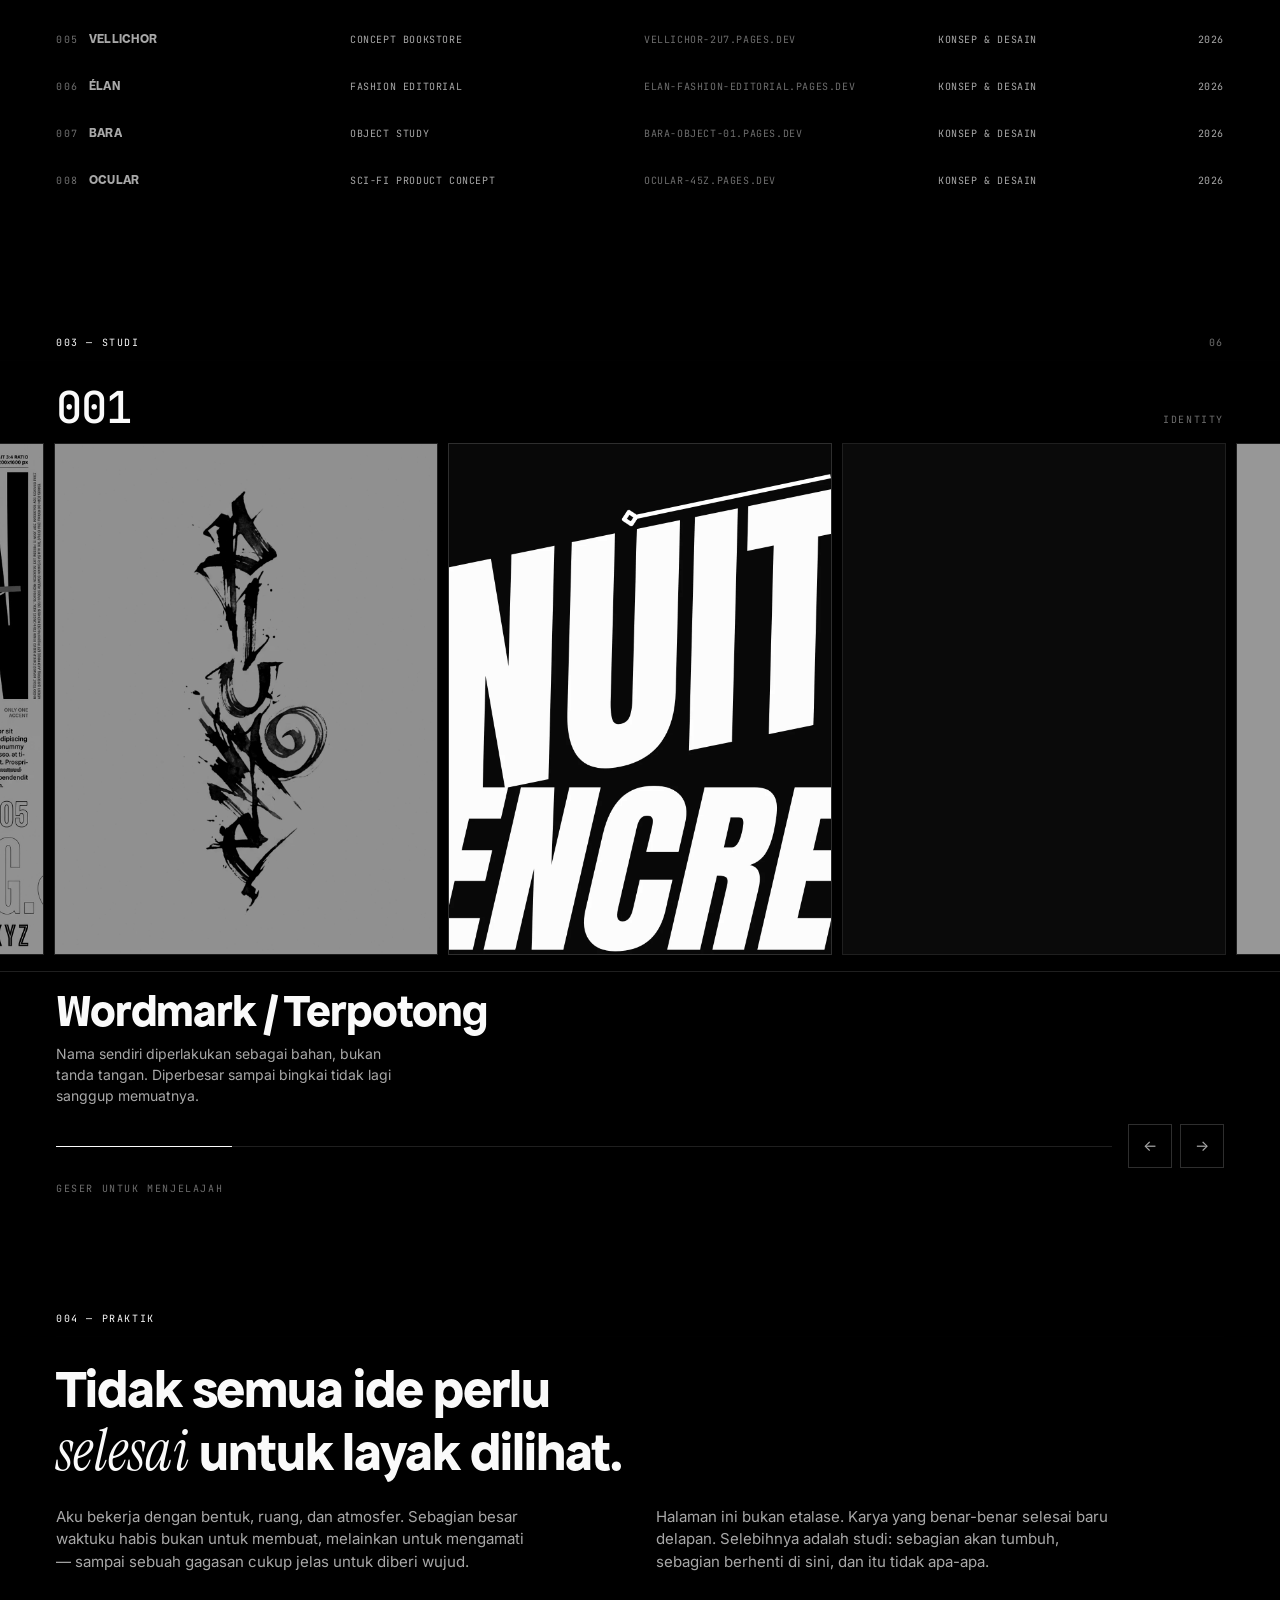
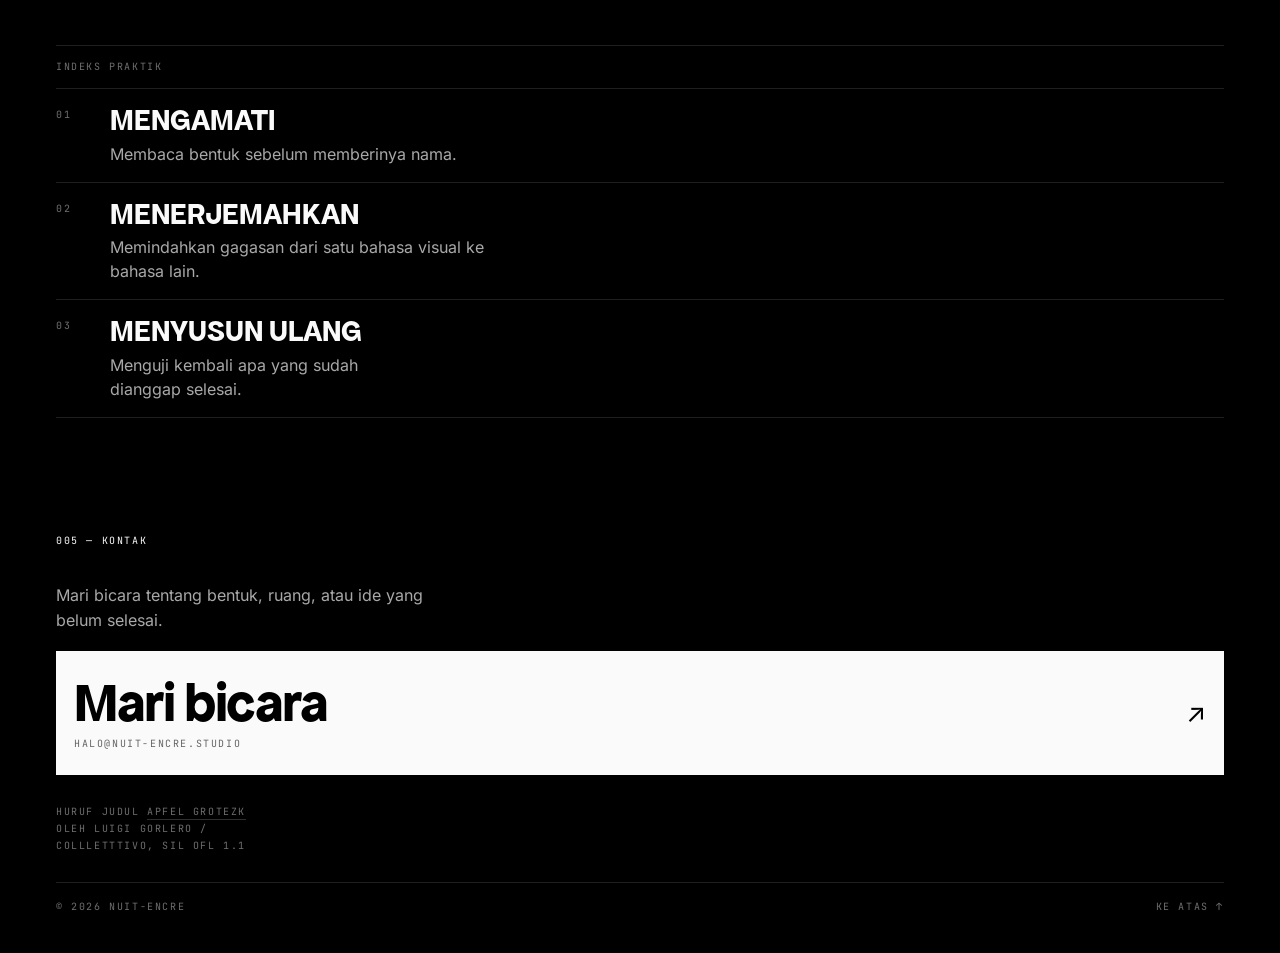
==== commit 41e11d76: "002 Karya → INDEKS: daftar melar ala indeks (hover + ketuk), LIST/GRID, works[] tunggal - data.js: 8" ====
--- a/index.html
+++ b/index.html
@@ -110,10 +110,29 @@
   </div>
 </section>
 
-<!-- ═══════ 002 · KARYA ═══════ -->
-<section class="sec" id="s2" data-i="002">
-  <div class="sec__bar"><span class="mono">002 — KARYA</span><span class="mono dim">08</span></div>
-  <div id="work"><!-- js --></div>
+<!-- ═══════ 002 · KARYA · INDEKS ═══════
+     Daftar melar ala indeks: baris teks tipis; yang aktif membuka
+     gambarnya (hover di desktop, ketuk di layar sentuh). Isi baris
+     dirender dari NE.works di data.js. -->
+<section class="sec sec--idx" id="s2" data-i="002">
+  <div class="sec__bar"><span class="mono">002 — KARYA</span><span class="mono dim" id="workCount">—</span></div>
+
+  <div class="idx" id="idx">
+    <!-- judul raksasa; huruf dipecah per karakter oleh JS untuk animasi flip -->
+    <h2 class="idx__title" id="idxTitle" aria-label="Indeks">INDEKS</h2>
+
+    <div class="idx__ctl">
+      <div class="idx__view" role="group" aria-label="Tampilan">
+        <button class="idx__vb is-on" type="button" data-view="list" aria-pressed="true"><i></i><i></i>LIST<i></i><i></i></button>
+        <button class="idx__vb" type="button" data-view="grid" aria-pressed="false"><i></i><i></i>GRID<i></i><i></i></button>
+      </div>
+      <span class="idx__hint mono dim" id="idxHint">SENTUH BARIS UNTUK MEMBUKA</span>
+    </div>
+
+    <i class="idx__rule" aria-hidden="true"></i>
+
+    <div class="idx__list" id="work"><!-- js --></div>
+  </div>
 </section>
 
 <!-- ═══════ 003 · STUDI ═══════ -->
--- a/assets/css/style.css
+++ b/assets/css/style.css
@@ -90,8 +90,8 @@
 }
 /* Judul membagi baris secara optis; badan teks menghindari kata yatim.
    Keduanya progressive enhancement — fallback tetap tata letak biasa. */
-.big,.wk__title,.gal__ttl,.slab__t{text-wrap:balance}
-.hero__say,.wk__lede,.wk__story p,.gal__note,.prose p,.colo{text-wrap:pretty}
+.big,.gal__ttl,.slab__t{text-wrap:balance}
+.hero__say,.gal__note,.prose p,.colo{text-wrap:pretty}
 
 /* ---------- BOOT ---------- */
 .boot{
@@ -309,62 +309,170 @@
 .prose{margin-top:24px;display:grid;gap:16px}
 .prose p{color:var(--soft);font-size:15px;max-width:52ch}
 
-/* ---------- 002 · KARYA ---------- */
+/* ---------- 002 · KARYA · INDEKS ----------
+   Daftar melar ala indeks (acuan: guillaumecolombel.fr/works).
+   Baris = tautan tipis; yang aktif membuka wadah gambar dengan
+   grid-template-rows 0fr → 1fr — buka .75s, tutup 1s, quart-out
+   (angka asli referensi). Gambar dijangkar di atas, jadi saat menutup
+   yang tersisa terbaca sebagai garis tipis.
+
+   Pemicu: hover di perangkat berkursor (diizinkan pemilik 2026-09-13),
+   ketuk / fokus di layar sentuh & keyboard — JS memasang .is-open.
+   KONTRAK: setiap :hover di sini wajib punya padanan .is-open, dan
+   :hover hanya hidup di @media (hover:hover) agar ponsel tidak
+   terjebak hover-lengket setelah ketukan. */
 #work{overflow-anchor:none}
-.work-grid{display:grid;grid-template-rows:auto auto;grid-auto-flow:column;grid-auto-columns:100%;overflow-x:auto;overscroll-behavior-x:contain;scroll-snap-type:x mandatory;border-top:1px solid var(--line);border-bottom:1px solid var(--line);scrollbar-width:none}
-.work-grid::-webkit-scrollbar{display:none}
-.work-card{min-width:0;border-right:1px solid var(--line);border-bottom:1px solid var(--line);scroll-snap-align:start;overflow-anchor:none}
-.work-card:nth-child(2n){border-bottom:0}
-/* kartu terakhir tidak punya garis bawah melayang walau kolomnya janggal (7 kartu = 4 kolom, kolom 4 hanya 1 kartu) */
-.work-card:last-child{border-bottom:0}
-.work-card__summary{width:100%;min-height:124px;display:grid;grid-template-columns:34px 1fr auto;grid-template-rows:auto 1fr;align-items:start;gap:6px 10px;padding:18px 14px;text-align:left;color:var(--pure);font:inherit}
-.work-card__no{color:var(--dim);grid-row:1/3}
-.work-card__brief{display:grid;gap:5px;min-width:0}
-.work-card__brief strong{font-family:var(--disp);font-size:clamp(20px,5vw,30px);line-height:.98;letter-spacing:-.02em;font-weight:700}
-.work-card__brief .mono{font-size:9px}
-.work-card__mark{font-size:20px;color:var(--dim);grid-column:3;grid-row:1/3;transition:transform .45s var(--e),color .45s var(--e)}
-.work-card.is-open .work-card__mark{color:var(--pure);transform:rotate(45deg)}
-.work-card.is-open{background:var(--ash)}
-.work-card__detail{max-height:0;overflow:hidden;opacity:0;transform:translateY(-10px);transition:max-height .7s var(--e),opacity .45s var(--e),transform .7s var(--e);padding:0 14px}
-.work-card.is-open .work-card__detail{max-height:3000px;opacity:1;transform:none;padding:10px 14px 34px}
-.work-card.is-open .work-card__detail .wk__title,.work-card.is-open .work-card__detail .wk__lede,.work-card.is-open .work-card__detail .wk__fig,.work-card.is-open .work-card__detail .wk__body{animation:workIn .7s var(--e) both}
-.work-card.is-open .work-card__detail .wk__lede{animation-delay:.06s}.work-card.is-open .work-card__detail .wk__fig{animation-delay:.12s}.work-card.is-open .work-card__detail .wk__body{animation-delay:.18s}
-@keyframes workIn{from{opacity:0;transform:translateY(14px)}to{opacity:1;transform:none}}
-.wk__title{font-family:var(--disp);font-size:clamp(34px,10.5vw,88px);font-weight:700;letter-spacing:-.03em;line-height:.95}
-.wk__lede{color:var(--soft);font-size:15px;margin-top:12px;max-width:44ch}
-
-.wk__fig{
-  display:block;position:relative;margin:22px 0;
-  border:1px solid var(--line);overflow:hidden;background:var(--ash);
-}
-.wk__fig img{
-  aspect-ratio:16/10;object-fit:cover;
-  filter:grayscale(1) brightness(.82) contrast(1.06);
-  transition:filter .5s var(--e),transform .6s var(--e);
-}
-/* tanpa hover — reaksi hanya saat jari menyentuh */
-.wk__fig:active img{filter:grayscale(1) brightness(1) contrast(1.02);transform:scale(1.015)}
-.wk__fig:active .wk__go{background:var(--soft);transform:translateY(1px)}
-.wk__go{
-  position:absolute;left:0;bottom:0;
-  background:var(--pure);color:var(--void);
+.sec--idx{--quart:cubic-bezier(.26,1,.48,1)}
+.idx{padding-top:8px}
+
+/* judul raksasa — satu kata selebar konten. Lebar tinta "INDEKS" pada
+   tracking -.04em = 3.04em (diukur dari berkas font), jadi
+   font-size = (100vw − 2·pad) / 3.04. Batas atas 168px = batas
+   wordmark hero: judul bagian tidak boleh mengalahkan nama.
+   margin-left -.05em = side bearing kiri huruf I, agar tinta rata
+   dengan tepi konten. */
+.idx__title{
+  font-family:var(--disp);font-weight:700;text-transform:uppercase;
+  font-size:min(calc((100vw - 2*var(--pad)) / 3.04),168px);
+  line-height:.86;letter-spacing:-.04em;
+  margin:0 0 clamp(28px,7vw,72px) -.05em;
+  display:flex;
+  perspective:900px;perspective-origin:50% 100%;
+}
+.idx__title .ch{display:block;transform-origin:50% 100%;backface-visibility:hidden}
+/* keadaan awal HANYA saat JS siap & bagian belum masuk layar —
+   aman-gagal: tanpa JS huruf tampil penuh */
+.idx.is-armed .idx__title .ch{opacity:0;transform:rotateX(90deg) translateZ(10px)}
+.idx.is-in .idx__title .ch{
+  opacity:1;transform:none;
+  transition:transform .75s cubic-bezier(.25,.46,.45,.94) var(--d,0s),opacity .3s linear var(--d,0s);
+}
+
+/* baris kontrol: LIST / GRID + petunjuk sentuh */
+.idx__ctl{display:flex;justify-content:space-between;align-items:center;gap:16px;margin-bottom:10px}
+.idx__view{display:flex;gap:2px;margin-left:-10px}
+.idx__vb{
+  position:relative;
   font-family:var(--mono);font-size:10px;letter-spacing:.16em;text-transform:uppercase;
-  padding:11px 14px;min-height:44px;display:flex;align-items:center;gap:8px;
-  transition:background .14s var(--e),transform .14s var(--e);
-}
-.wk__go span{display:inline-block;transition:transform .14s var(--e)}
-.wk__fig:active .wk__go span{transform:translate(2px,-2px)}
-
-.wk__facts{border-top:1px solid var(--line)}
-.wk__facts div{
-  display:flex;justify-content:space-between;gap:16px;align-items:baseline;
-  padding:11px 0;border-bottom:1px solid var(--line);
-}
-/* nilai dibedakan dari labelnya supaya pasangan dt/dd mudah dibaca */
-.wk__facts dt{font-family:var(--mono);font-size:10px;letter-spacing:.16em;text-transform:uppercase;color:var(--dim)}
-.wk__facts dd{font-size:13px;color:var(--soft);text-align:right}
-.wk__story{margin-top:22px;display:grid;gap:14px}
-.wk__story p{color:var(--soft);font-size:14px;max-width:52ch}
+  color:var(--dim);min-height:44px;min-width:44px;padding:0 10px;
+  transition:color .25s var(--quart);
+}
+/* empat sudut siku (HUD referensi) — merapat & muncul saat aktif */
+.idx__vb i{
+  position:absolute;width:5px;height:5px;border:1px solid var(--pure);opacity:0;
+  transition:opacity .15s ease-out,top .15s ease-out,left .15s ease-out,right .15s ease-out,bottom .15s ease-out;
+}
+.idx__vb i:nth-child(1){top:8px;left:-2px;border-right:0;border-bottom:0}
+.idx__vb i:nth-child(2){bottom:8px;left:-2px;border-right:0;border-top:0}
+.idx__vb i:nth-child(3){top:8px;right:-2px;border-left:0;border-bottom:0}
+.idx__vb i:nth-child(4){bottom:8px;right:-2px;border-left:0;border-top:0}
+.idx__vb.is-on{color:var(--pure)}
+.idx__vb.is-on i{opacity:1}
+.idx__vb.is-on i:nth-child(1){top:10px;left:0}
+.idx__vb.is-on i:nth-child(2){bottom:10px;left:0}
+.idx__vb.is-on i:nth-child(3){top:10px;right:0}
+.idx__vb.is-on i:nth-child(4){bottom:10px;right:0}
+@media (hover:hover) and (pointer:fine){
+  .idx__vb:hover{color:var(--pure)}
+}
+.idx__hint{font-size:9px;letter-spacing:.14em;text-align:right;transition:opacity .4s var(--quart)}
+.idx__hint.is-off,.idx__hint.is-done{opacity:0}
+.idx__hint[hidden]{display:none}
+
+/* garis pemisah — memanjang dari kiri saat masuk layar */
+.idx__rule{display:block;height:1px;background:var(--line2);transform-origin:left}
+.idx.is-armed .idx__rule{transform:scaleX(0)}
+.idx.is-in .idx__rule{transform:none;transition:transform 1s cubic-bezier(.25,.46,.45,.94) .1s}
+
+/* ---- daftar ---- */
+.idx__list{padding-top:8px;padding-bottom:16px;transition:opacity .25s var(--quart)}
+.idx__list.is-switching{opacity:0}
+.row{
+  display:block;position:relative;
+  padding:4px 0;
+  color:var(--soft);
+  text-transform:uppercase;
+  transition:color .35s var(--quart);
+}
+.idx.is-armed .row{opacity:0}
+.idx.is-in .row{opacity:1;transition:opacity .5s var(--quart) var(--d,0s),color .35s var(--quart)}
+.row.is-open{color:var(--pure)}
+@media (hover:hover) and (pointer:fine){
+  .row:hover{color:var(--pure)}
+}
+.row:focus-visible{outline:none}
+.row:focus-visible .row__name{outline:1px solid var(--pure);outline-offset:4px}
+
+/* Grid 24 kolom seperti referensi: judul 5 · jenis 5 · domain 8 ·
+   peran 5 · tahun 1. Di ponsel dipadatkan jadi dua baris teks:
+   [no judul ……… tahun] / [jenis]; domain & peran tampil mulai 720px. */
+.row__meta{
+  display:grid;align-items:baseline;
+  grid-template-columns:minmax(0,1fr) auto;
+  column-gap:12px;row-gap:4px;
+  min-height:44px;padding:10px 0;
+}
+.row__ttl{
+  font-family:var(--disp);font-weight:700;font-size:13px;letter-spacing:.02em;line-height:1.1;
+  display:flex;gap:10px;align-items:baseline;min-width:0;
+}
+.row__no{font-family:var(--mono);font-weight:400;font-size:10px;letter-spacing:.16em;color:var(--dim);transition:color .35s var(--quart)}
+.row.is-open .row__no{color:var(--pure)}
+@media (hover:hover) and (pointer:fine){
+  .row:hover .row__no{color:var(--pure)}
+}
+.row__name,.row__kind,.row__url,.row__role,.row__year{
+  white-space:nowrap;overflow:hidden;text-overflow:ellipsis;min-width:0;
+}
+.row__kind,.row__url,.row__role,.row__year{
+  font-family:var(--mono);font-size:10px;letter-spacing:.1em;line-height:1.4;
+}
+.row__year{grid-column:2;grid-row:1;text-align:right}
+.row__kind{grid-column:1;grid-row:2}
+.row__url,.row__role{display:none}
+
+/* ---- wadah gambar: 0fr ↔ 1fr ---- */
+.row__imgs{
+  display:grid;grid-template-rows:0fr;
+  transition:grid-template-rows 1s var(--quart);           /* menutup: 1s */
+}
+.row.is-open .row__imgs{grid-template-rows:1fr;transition-duration:.75s}   /* membuka: .75s */
+.row__imgs > div{
+  min-height:0;overflow:hidden;
+  display:grid;grid-template-columns:repeat(24,1fr);column-gap:8px;
+  align-items:start;
+  padding-bottom:0;
+  transition:padding-bottom 1s var(--quart);
+}
+.row.is-open .row__imgs > div{padding-bottom:14px;transition-duration:.75s}
+@media (hover:hover) and (pointer:fine){
+  .row:hover .row__imgs{grid-template-rows:1fr;transition-duration:.75s}
+  .row:hover .row__imgs > div{padding-bottom:14px;transition-duration:.75s}
+}
+/* aset: kotak berrasio tetap, gambar dijangkar di atas (garis tipis
+   saat menutup = tepi atas gambar) */
+.row__as{display:block;margin-top:6px;overflow:hidden;background:var(--ash)}
+.row__as img{width:100%;height:100%;object-fit:cover;object-position:top;transform:translateZ(0)}
+.row__as--1{grid-column:1 / span 24;aspect-ratio:321/195}
+.row__as--2{grid-column:1 / span 12;aspect-ratio:189/120}
+.row__as--3{grid-column:13 / span 12;aspect-ratio:123/75}
+.row__as--4{grid-column:1 / span 24;aspect-ratio:255/195}
+
+/* ---- tampilan GRID: gambar pertama di atas, judul + jenis di bawah ---- */
+.idx__list.is-grid{display:grid;grid-template-columns:repeat(2,1fr);gap:36px 16px;padding-top:28px}
+.idx__list.is-grid .row{display:flex;flex-direction:column-reverse;justify-content:flex-end;padding:0;color:var(--pure)}
+.idx__list.is-grid .row__meta{display:block;min-height:0;padding:10px 0 0}
+.idx__list.is-grid .row__name{white-space:normal;overflow:visible}
+.idx__list.is-grid .row__kind{display:block;color:var(--dim);margin-top:5px}
+.idx__list.is-grid .row__url,.idx__list.is-grid .row__role,.idx__list.is-grid .row__year{display:none}
+.idx__list.is-grid .row__imgs{display:block;transition:none}
+.idx__list.is-grid .row__imgs > div{display:block;padding:0;transition:none}
+.idx__list.is-grid .row__as{margin:0;height:130px;aspect-ratio:auto}
+.idx__list.is-grid .row__as:not(.row__as--1){display:none}
+.idx__list.is-grid .row__as img{object-position:center;transition:transform .75s var(--quart)}
+@media (hover:hover) and (pointer:fine){
+  .idx__list.is-grid .row:hover .row__as img{transform:scale(1.08)}
+}
 
 /* ---------- 003 · STUDI (galeri geser) ---------- */
 .sec--gal{padding-inline:0}
@@ -564,8 +672,31 @@
 /* ---------- ≥720px ---------- */
 @media (min-width:720px){
   :root{--pad:40px;--gs-w:min(46vw,400px)}
-  .wk__body{display:grid;grid-template-columns:1fr 1fr;gap:32px;align-items:start}
-  .wk__story{margin-top:0}
+  /* INDEKS — satu baris teks, grid 24 kolom seperti referensi.
+     720–1099: EMPAT kolom (judul 7 · jenis 8 · peran 7 · tahun 2),
+     domain disembunyikan; lima kolom baru muat mulai 1100px.
+     Lebar dihitung dari string terpanjang di data.js pada 720px
+     (kolom 19px): "KONSEP, DESAIN & PENGEMBANGAN" 29 huruf × 6,12px
+     = 178px ≤ 7 kolom (181px). Kalau menambah karya dengan string
+     lebih panjang, kolom ini yang pertama terpotong "…". */
+  .idx__title{margin-bottom:clamp(40px,8vh,88px)}
+  .row__meta{
+    grid-template-columns:repeat(24,minmax(0,1fr));column-gap:8px;row-gap:0;
+    min-height:0;padding:12px 0;
+  }
+  .row__kind,.row__url,.row__role,.row__year{font-size:9px;letter-spacing:.08em}
+  .row__ttl{grid-column:1 / span 7;grid-row:1}
+  .row__kind{grid-column:8 / span 8;grid-row:1}
+  .row__role{display:block;grid-column:16 / span 7;grid-row:1}
+  .row__year{grid-column:23 / span 2;grid-row:1}
+  /* slot gambar: 1 rata dengan kolom jenis, 2 menempel di kanannya,
+     3–4 di bawah peran + tahun — geometri referensi */
+  .row__as--1{grid-column:8 / span 5}
+  .row__as--2{grid-column:13 / span 3}
+  .row__as--3{grid-column:19 / span 2}
+  .row__as--4{grid-column:21 / span 4}
+  .idx__list.is-grid{grid-template-columns:repeat(4,1fr);gap:56px 24px;padding-top:48px}
+  .idx__list.is-grid .row__as{height:12vw}
   .prose{grid-template-columns:1fr 1fr;gap:32px}
   .hero__say{font-size:17px}
   .sheet__nav a{font-size:38px}
@@ -587,6 +718,15 @@
   .gal__no{font-size:44px}
   .sec{max-width:1400px;margin-inline:auto}
   .hero{max-width:1400px;margin-inline:auto}
+  /* INDEKS — lima kolom: judul 6 · jenis 6 · domain 6 · peran 5 · tahun 1 */
+  .row__kind,.row__url,.row__role,.row__year{font-size:10px;letter-spacing:.06em}
+  .row__ttl{grid-column:1 / span 6}
+  .row__kind{grid-column:7 / span 6}
+  .row__url{display:block;grid-column:13 / span 6;grid-row:1;color:var(--dim)}
+  .row__role{grid-column:19 / span 5}
+  .row__year{grid-column:24 / span 1;justify-self:end}
+  .row__as--1{grid-column:7 / span 5}
+  .row__as--2{grid-column:12 / span 3}
 }
 
 /* ---------- A11Y ---------- */
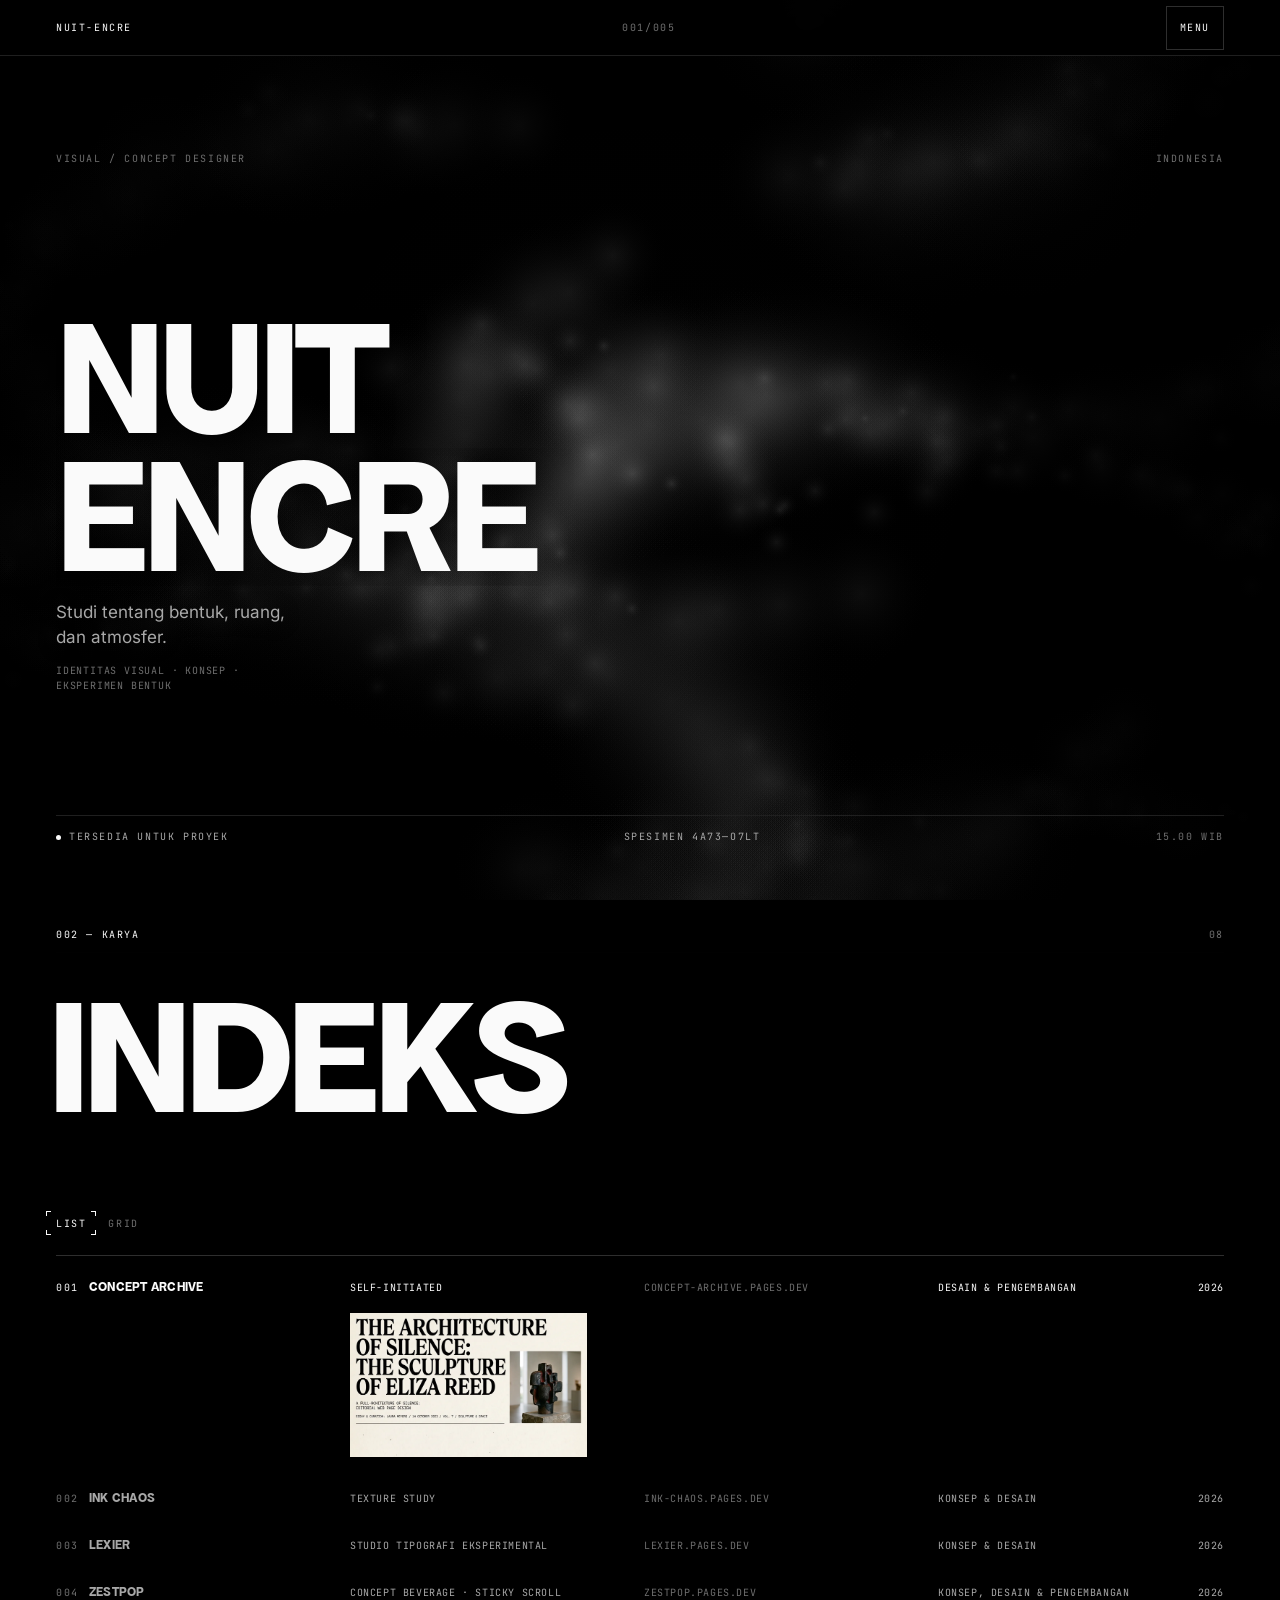
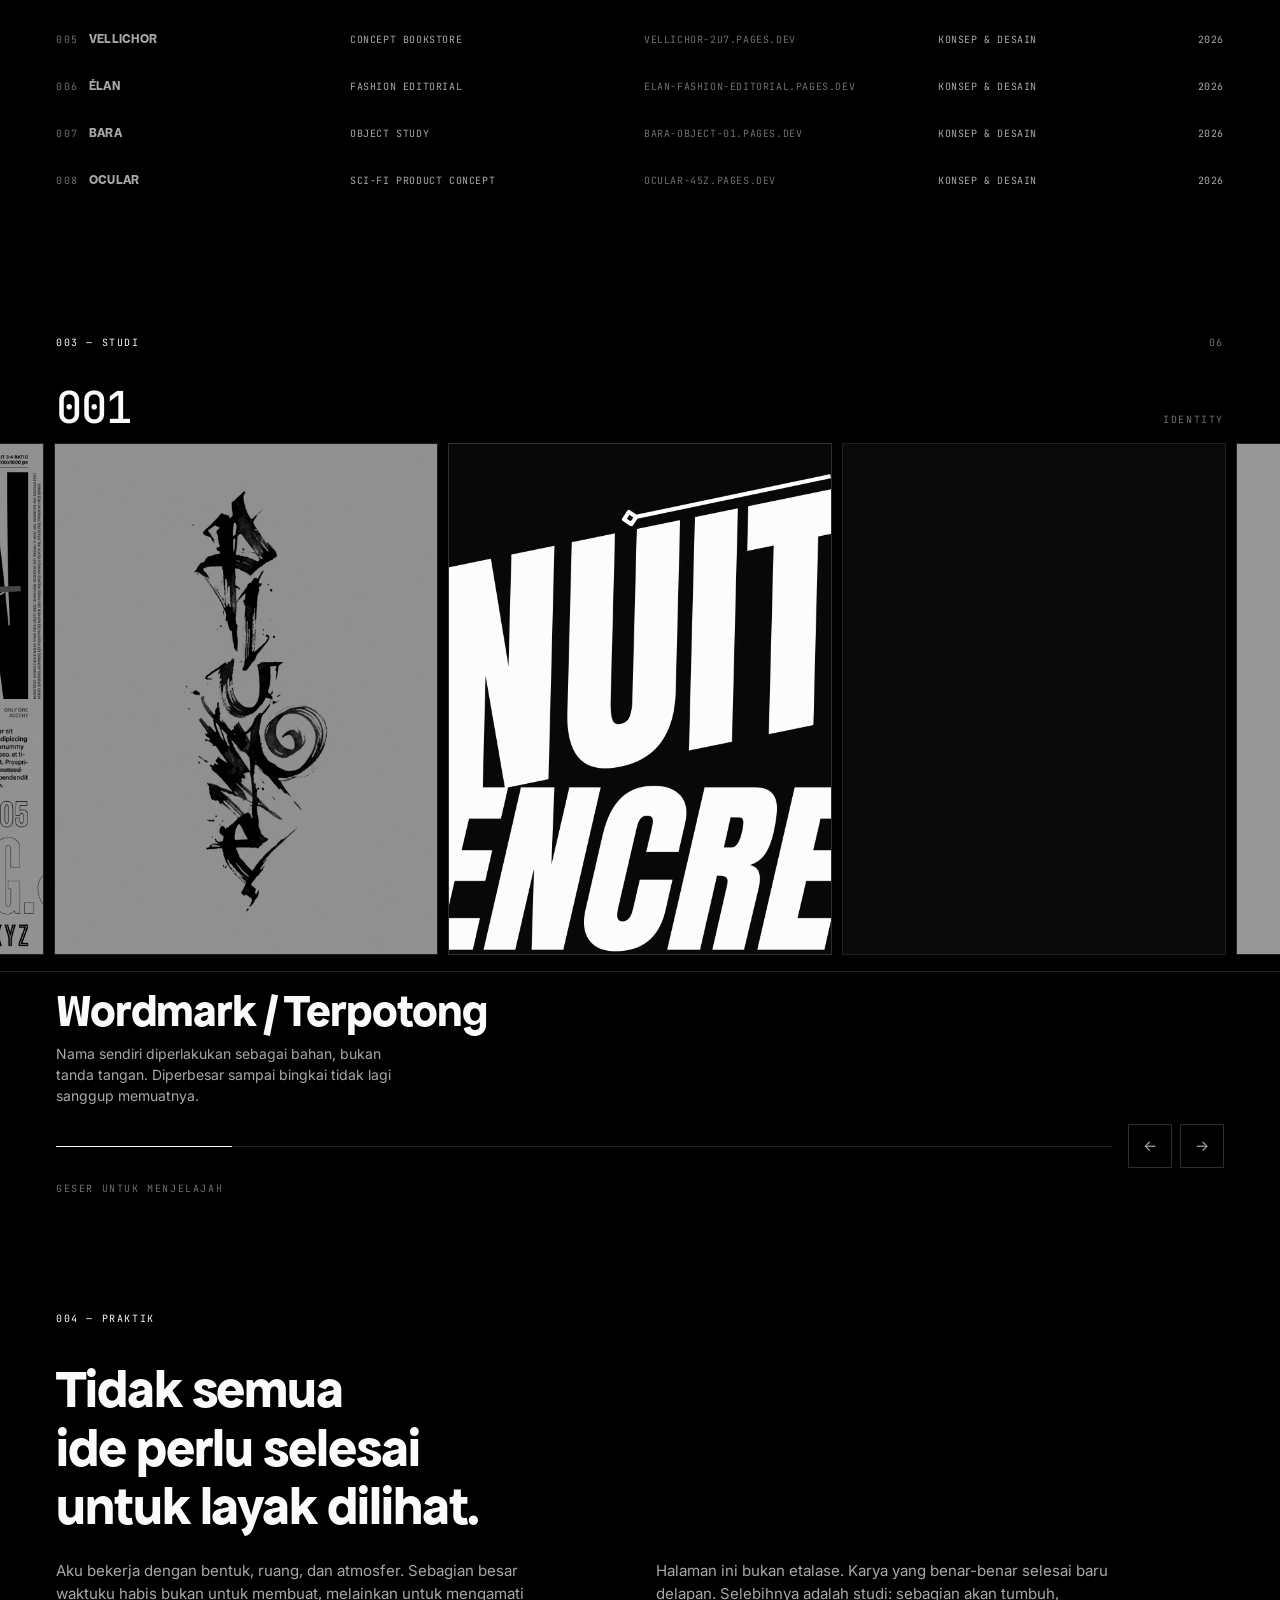
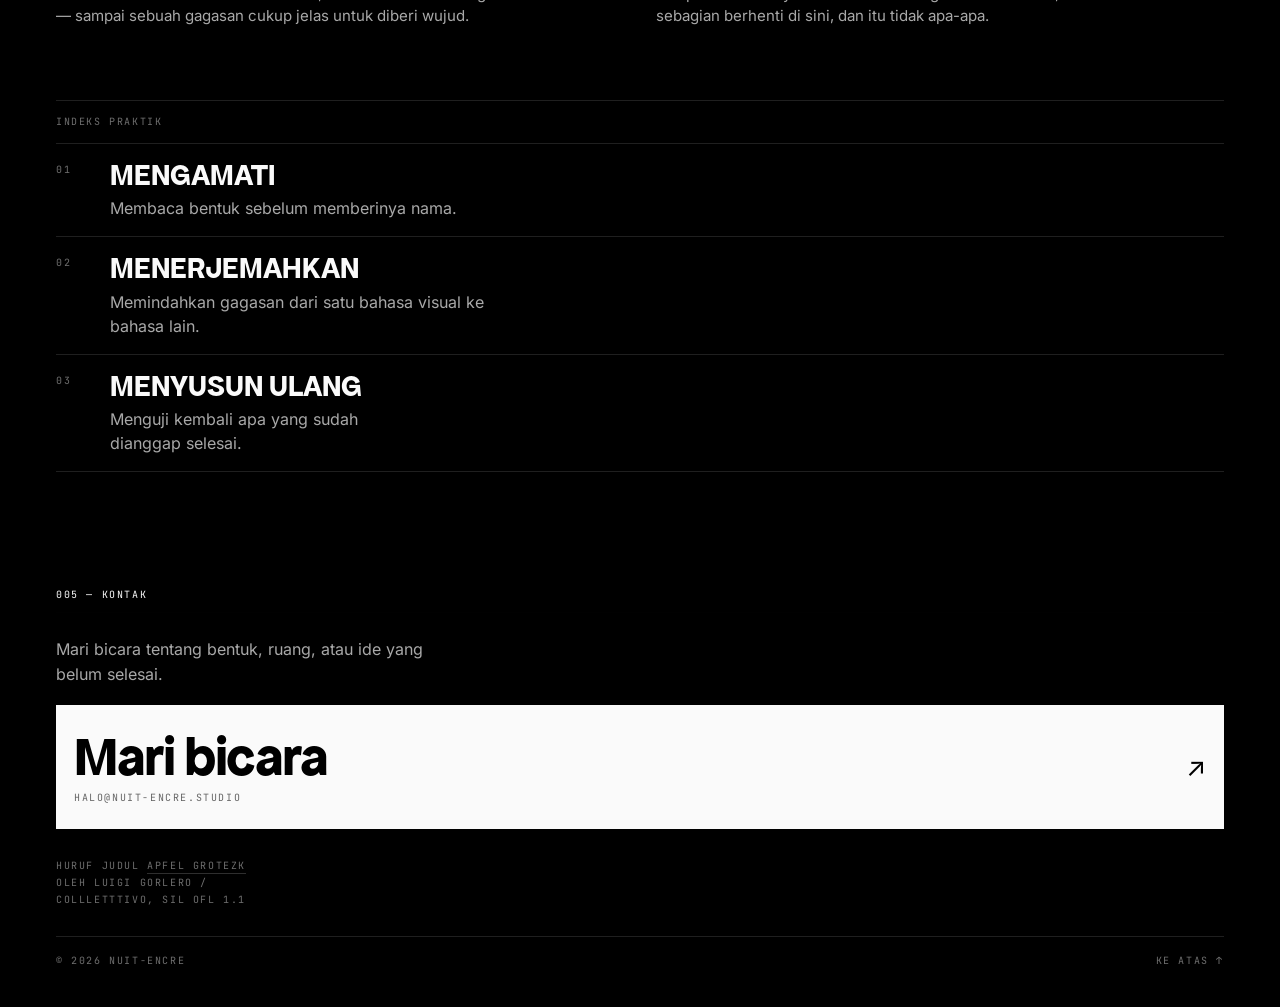
==== commit 7775b23b: "Hero: hover void dua tahap · dock: bilah kemajuan dihapus · tipografi: tanpa italic - main.js: kurso" ====
--- a/index.html
+++ b/index.html
@@ -30,7 +30,6 @@
 <link rel="preload" href="assets/fonts/ApfelGrotezk-Fett.woff2" as="font" type="font/woff2" crossorigin />
 <link rel="preload" href="assets/fonts/Inter-Regular.woff2" as="font" type="font/woff2" crossorigin />
 <link rel="preload" href="assets/fonts/JetBrainsMono-Regular.woff2" as="font" type="font/woff2" crossorigin />
-<link rel="preload" href="assets/fonts/InstrumentSerif-Italic.woff2" as="font" type="font/woff2" crossorigin />
 <link rel="stylesheet" href="assets/css/style.css" />
 <link rel="icon" href="data:image/svg+xml,<svg xmlns='http://www.w3.org/2000/svg' viewBox='0 0 64 64'><rect width='64' height='64' fill='%23000'/><rect x='14' y='14' width='36' height='36' fill='%23FAFAFA'/></svg>" />
   <noscript>
@@ -95,7 +94,7 @@
       </h1>
 
       <p class="hero__say">
-        Studi tentang bentuk, ruang, dan <em class="ser">atmosfer.</em>
+        Studi tentang bentuk, ruang, dan atmosfer.
       </p>
       <p class="hero__scope mono">IDENTITAS VISUAL · KONSEP · EKSPERIMEN BENTUK</p>
     </div>
@@ -169,7 +168,7 @@
 <!-- ═══════ 004 · PRAKTIK ═══════ -->
 <section class="sec" id="s4" data-i="004">
   <div class="sec__bar"><span class="mono">004 — PRAKTIK</span></div>
-  <h2 class="big">Tidak semua ide perlu <em class="ser">selesai</em> untuk layak dilihat.</h2>
+  <h2 class="big">Tidak semua ide perlu selesai untuk layak dilihat.</h2>
   <div class="prose" id="practice"><!-- js --></div>
   <div class="practice-index" id="practiceIndex" aria-label="Indeks praktik"><!-- js --></div>
 </section>
@@ -200,7 +199,6 @@
   <a href="#s1" class="dock__id mono">NUIT-ENCRE</a>
   <span class="dock__i mono" id="dockI">001/005</span>
   <button class="dock__b mono" id="dockB">MENU</button>
-  <i class="dock__p" id="dockP"></i>
 </nav>
 
 <script src="assets/js/data.js"></script>
--- a/assets/css/style.css
+++ b/assets/css/style.css
@@ -27,11 +27,6 @@
   font-family:'JetBrains Mono';
   src:url('../fonts/JetBrainsMono-Medium.woff2') format('woff2');
   font-weight:500;font-style:normal;font-display:swap;
-}
-@font-face{
-  font-family:'Instrument Serif';
-  src:url('../fonts/InstrumentSerif-Italic.woff2') format('woff2');
-  font-weight:400;font-style:italic;font-display:swap;
 }
 
 :root{
@@ -46,7 +41,6 @@
   --sans:'Inter',-apple-system,BlinkMacSystemFont,'Segoe UI',sans-serif;
   --disp:'Apfel Grotezk','Inter',-apple-system,sans-serif;
   --mono:'JetBrains Mono',ui-monospace,monospace;
-  --ser:'Instrument Serif',Georgia,serif;
 
   --pad:20px;
   --gs-w:min(calc(100vw - 82px), 420px);
@@ -81,13 +75,10 @@
 
 .mono{font-family:var(--mono);font-size:10px;letter-spacing:.16em;text-transform:uppercase;line-height:1.4}
 .dim{color:var(--dim)}
-/* Instrument Serif hanya punya bobot 400. Di dalam paragraf Inter 400 itu
-   pas, tapi di dalam judul Apfel Fett 700 ia tampak melorot ringan — jadi
-   dibesarkan sedikit dan diberi tracking agar bobot optisnya setara. */
-.ser{font-family:var(--ser);font-style:italic;font-weight:400}
-.big .ser,.wordmark .ser,.slab__t .ser,.gal__ttl .ser{
-  font-size:1.06em;letter-spacing:.005em;
-}
+/* Tanpa italic di mana pun (keputusan pemilik 2026-09-13): aksen serif
+   Instrument Serif dilepas beserta berkas fontnya. Tiga keluarga tersisa —
+   Apfel Fett (display), Inter (badan), JetBrains Mono (meta) — semuanya tegak. */
+em,i{font-style:normal}   /* <i> di situs ini selalu elemen dekoratif kosong */
 /* Judul membagi baris secara optis; badan teks menghindari kata yatim.
    Keduanya progressive enhancement — fallback tetap tata letak biasa. */
 .big,.gal__ttl,.slab__t{text-wrap:balance}
@@ -229,7 +220,6 @@
   opacity:0;
 }
 body.ready .hero__say{animation:fade .9s var(--e) .75s forwards}
-.hero__say .ser{color:var(--pure)}
 .hero__scope{margin-top:12px;color:var(--dim);font-size:10px;letter-spacing:.08em;line-height:1.5;max-width:34ch;opacity:0}
 body.ready .hero__scope{animation:fade .9s var(--e) .9s forwards}
 @keyframes fade{to{opacity:1}}
@@ -321,7 +311,12 @@
    KONTRAK: setiap :hover di sini wajib punya padanan .is-open, dan
    :hover hanya hidup di @media (hover:hover) agar ponsel tidak
    terjebak hover-lengket setelah ketukan. */
-#work{overflow-anchor:none}
+/* Scroll anchoring peramban SENGAJA dibiarkan hidup: saat baris di atas
+   viewport menutup (tinggi berkurang 200–350px), peramban menggeser
+   scrollY agar konten di bawah jari tidak melompat. `overflow-anchor:
+   none` dari era akordeon lama justru mematikan penjaga ini (audit
+   2026-09-13: lompatan −214px di ponsel). Safari tak punya anchoring —
+   JS mengompensasi sendiri (lihat main.js, "kompensasi tinggi"). */
 .sec--idx{--quart:cubic-bezier(.26,1,.48,1)}
 .idx{padding-top:8px}
 
@@ -645,10 +640,6 @@
   transition:background .14s var(--e),color .14s var(--e),transform .14s var(--e);
 }
 .dock__b:active{background:var(--pure);color:var(--void);transform:translateY(1px)}
-.dock__p{
-  position:absolute;top:-1px;left:0;height:1px;width:0;
-  background:var(--pure);
-}
 
 /* ---------- REVEAL ---------- */
 /* kredit tipografi — syarat atribusi OFL */
@@ -712,7 +703,6 @@
     top:0;bottom:auto;height:var(--dock);padding-bottom:0;
     border-top:0;border-bottom:1px solid var(--line);
   }
-  .dock__p{top:auto;bottom:-1px}
   .hero{padding-top:calc(var(--dock) + 32px);min-height:100dvh}
   .sec__bar{top:var(--dock)}
   .gal__no{font-size:44px}
